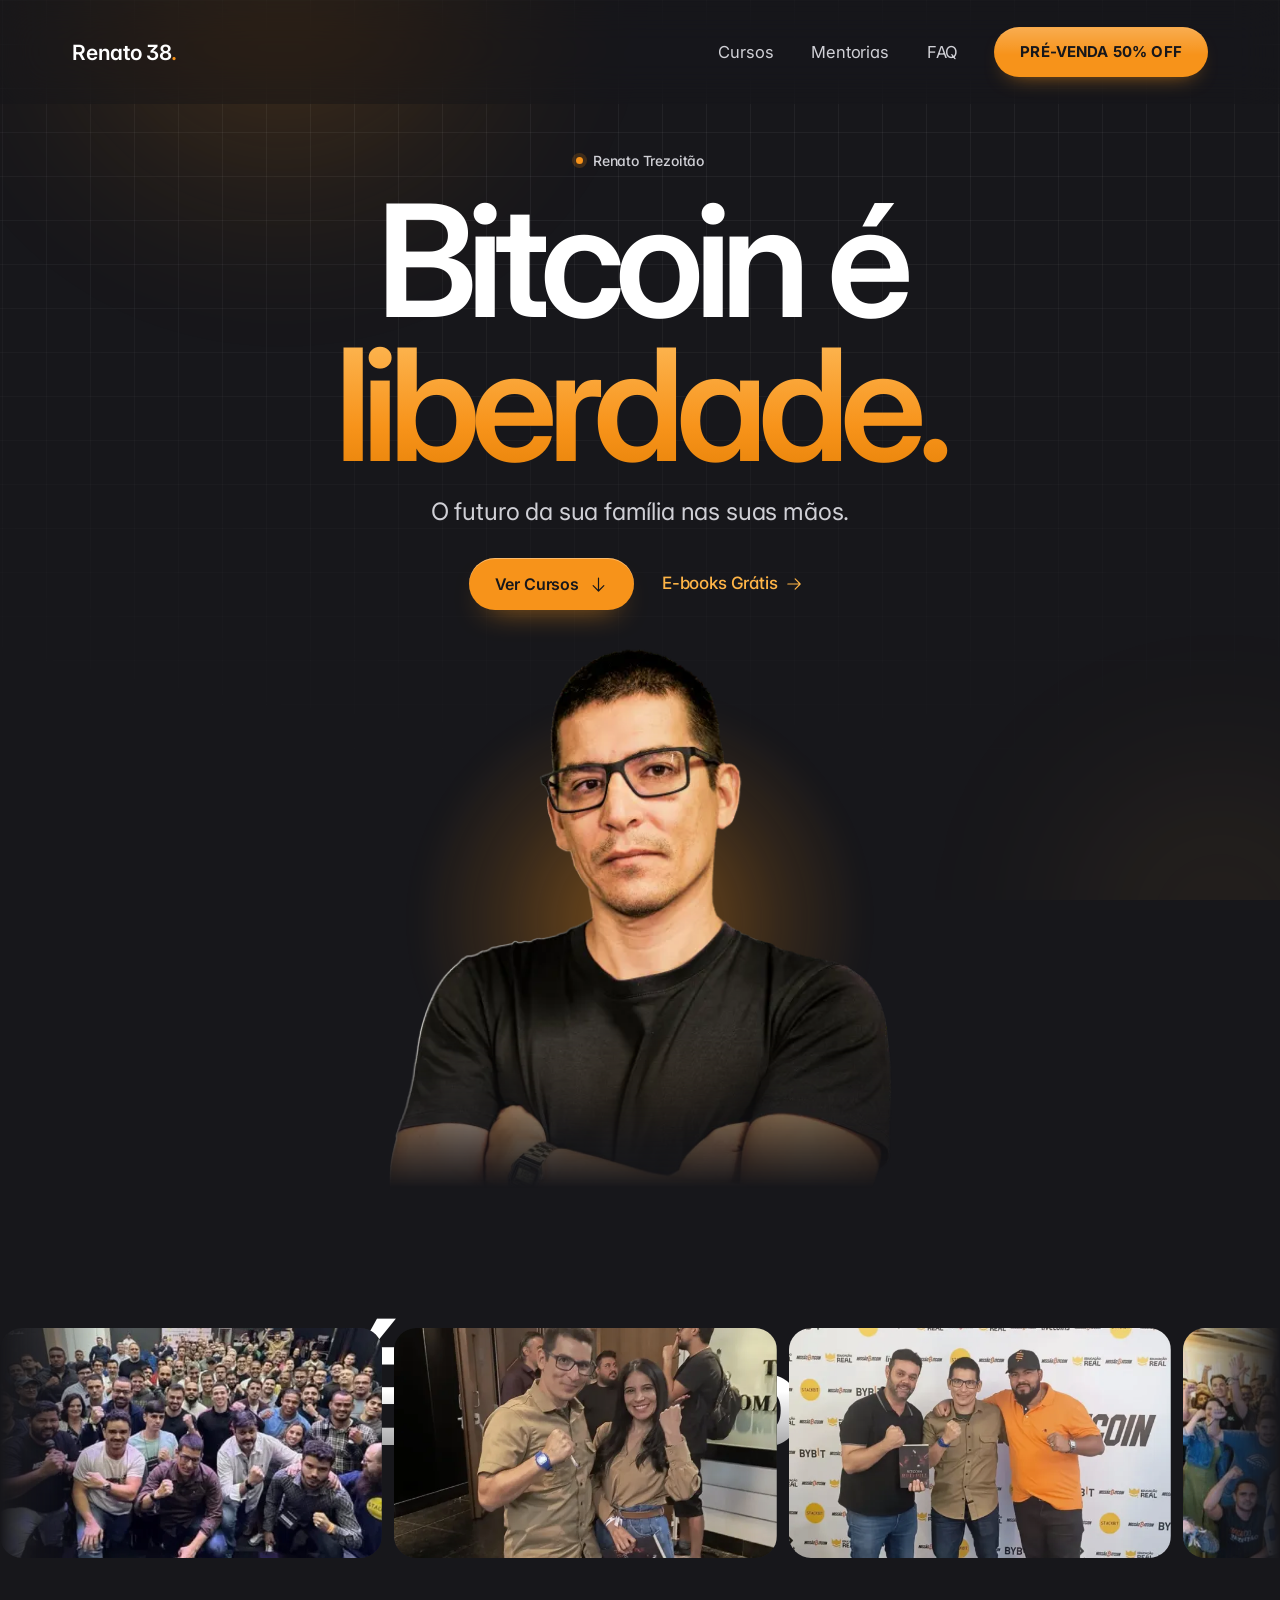
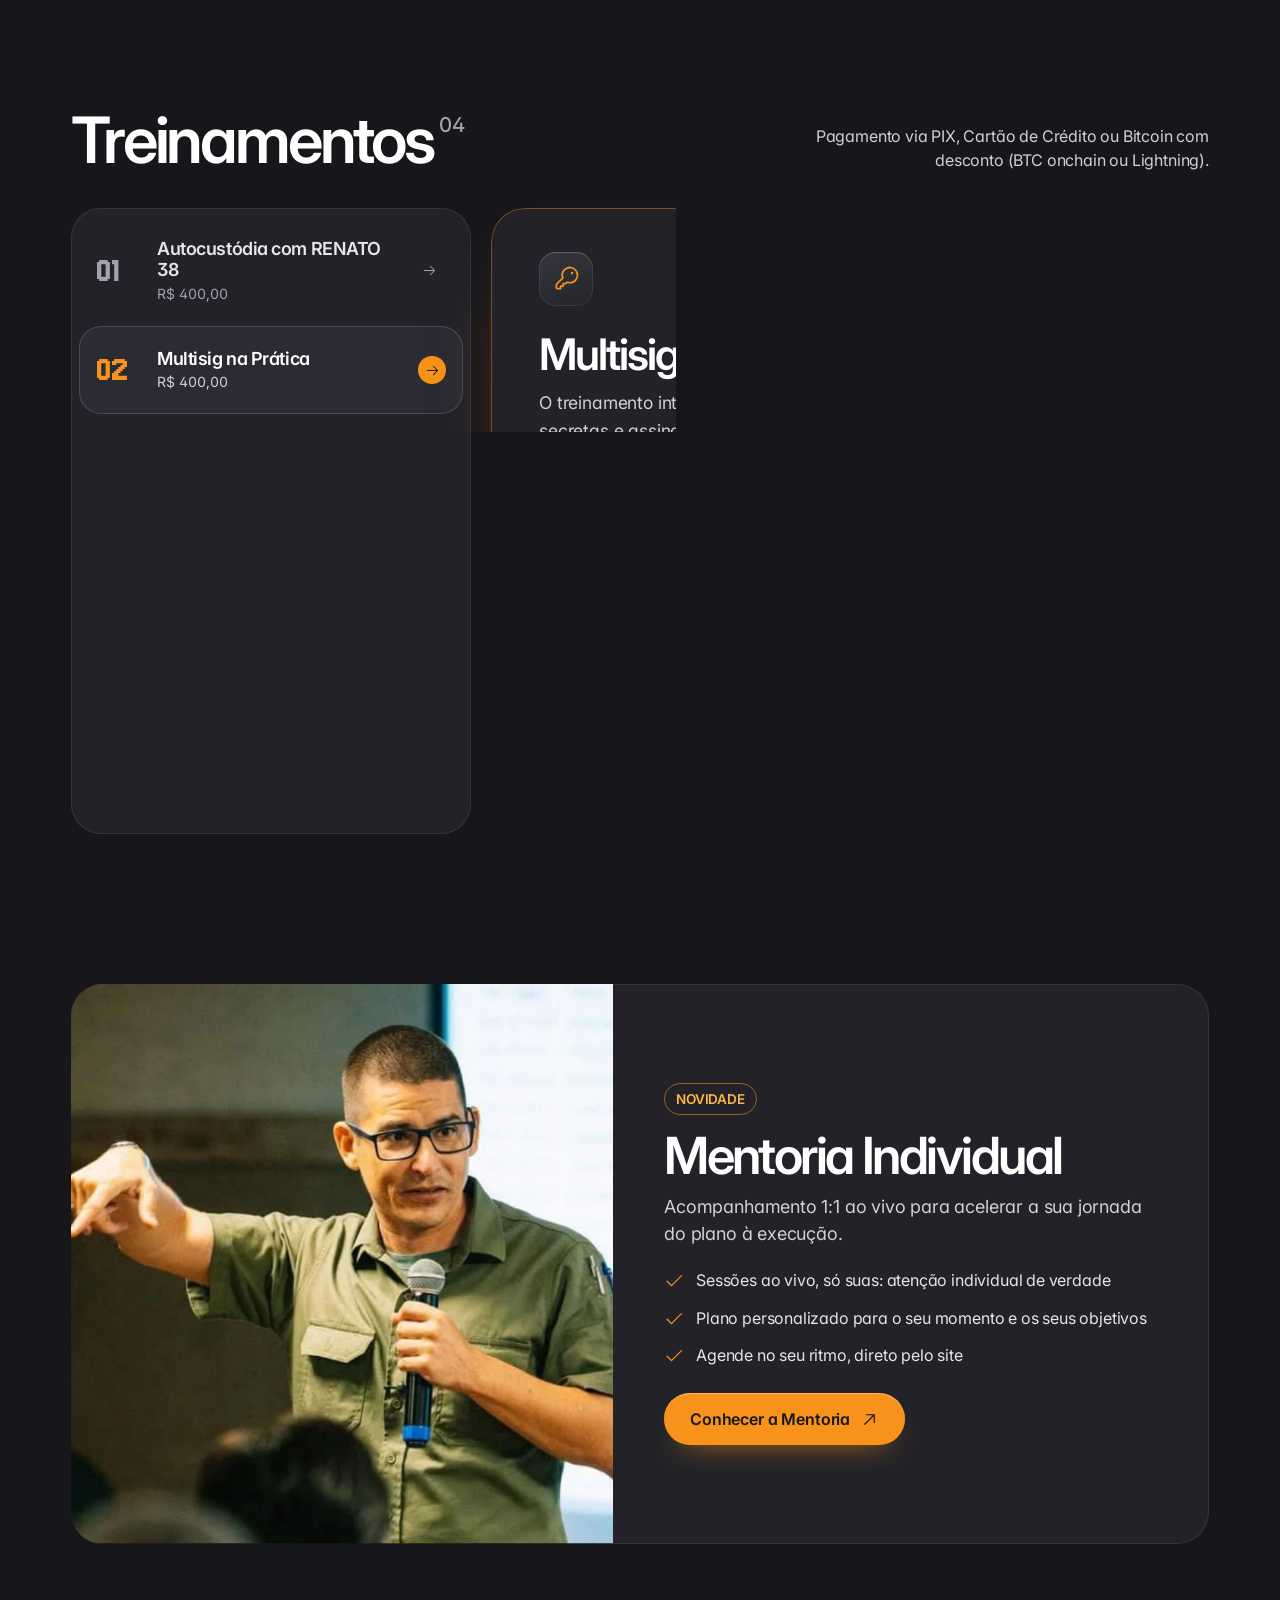
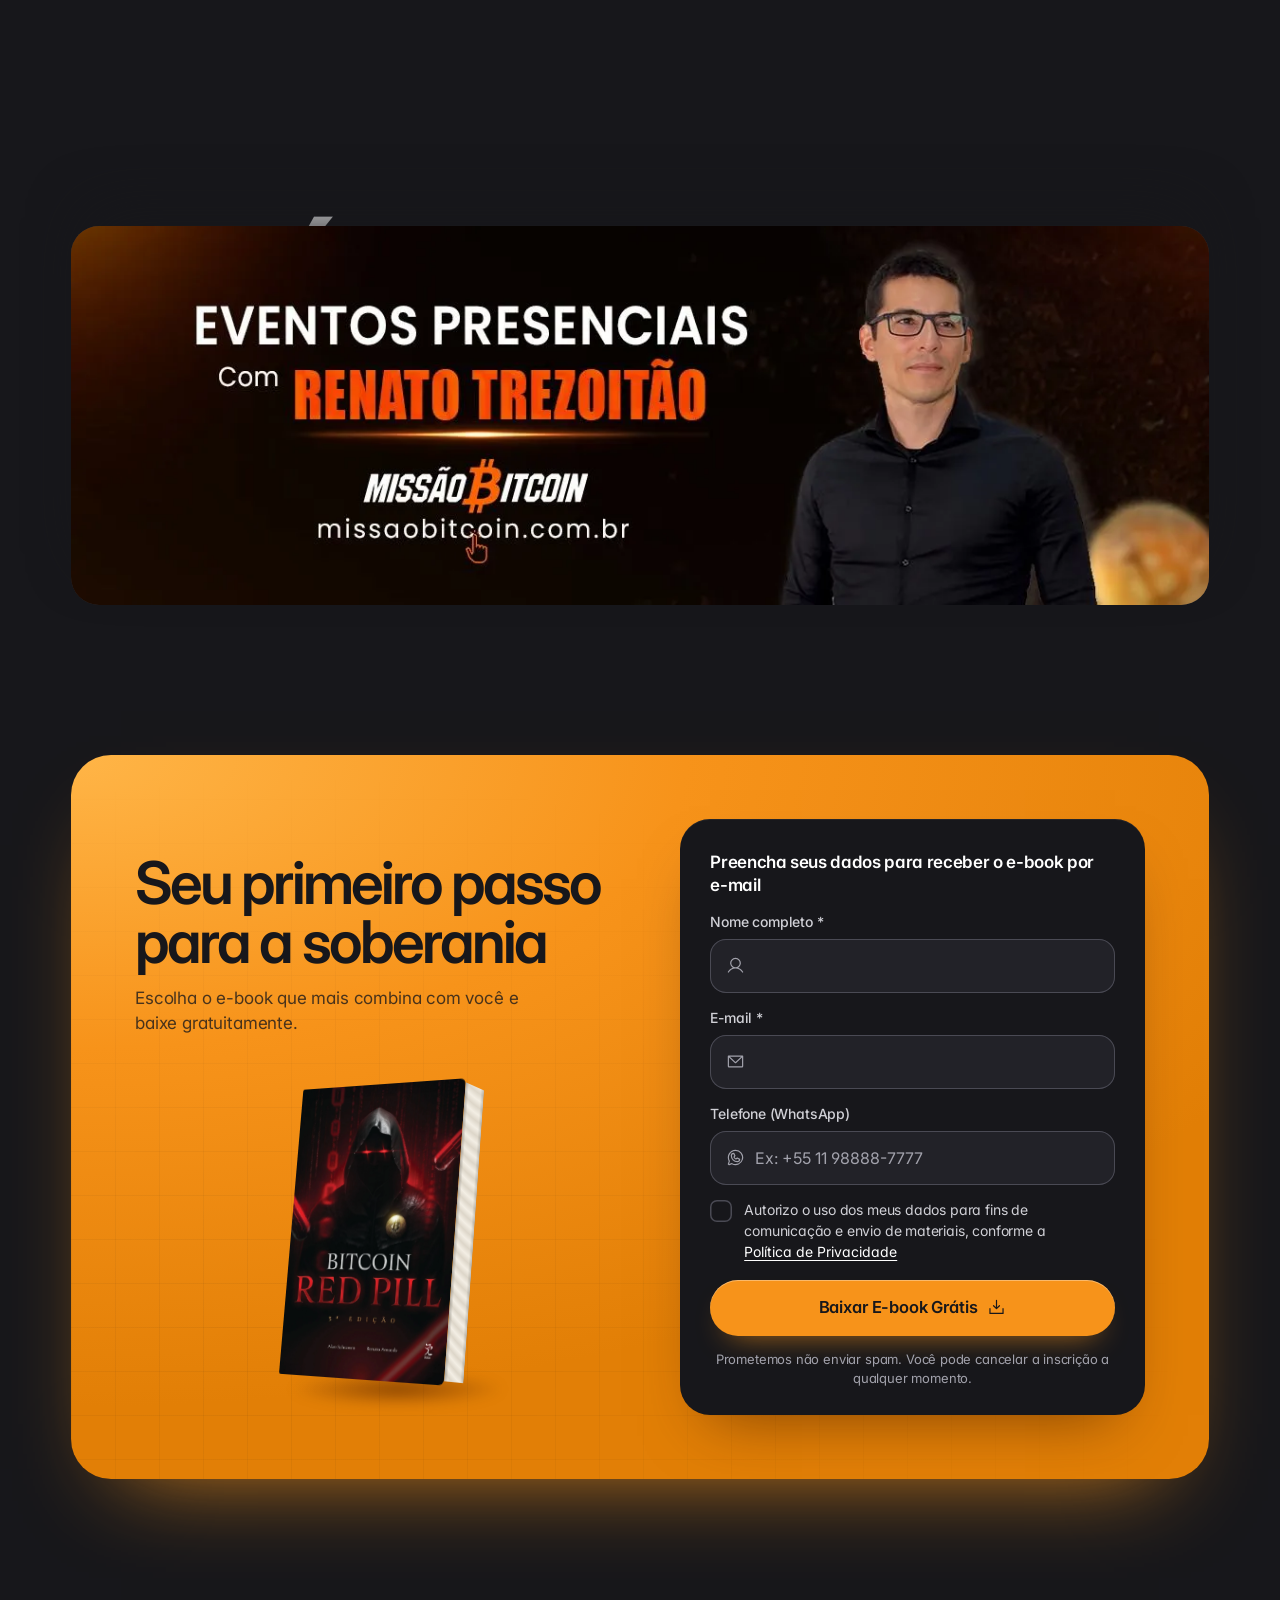
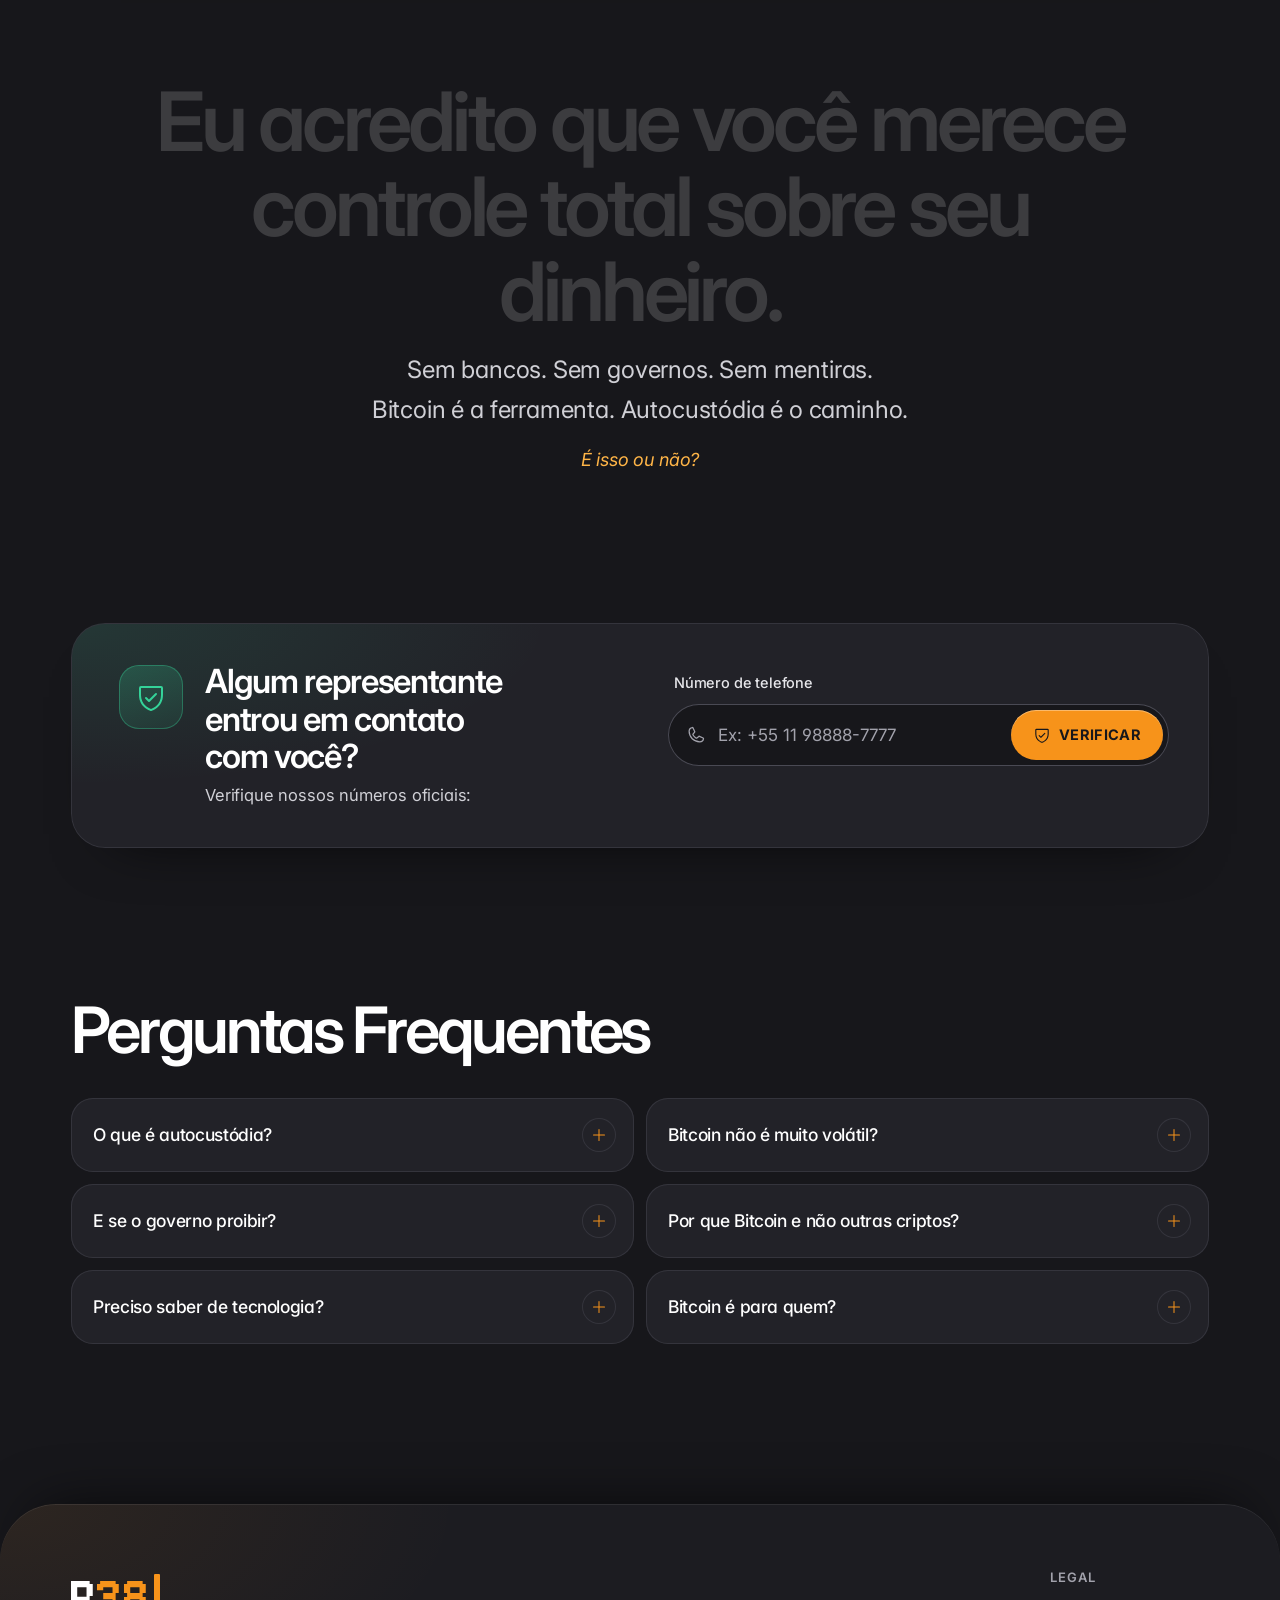
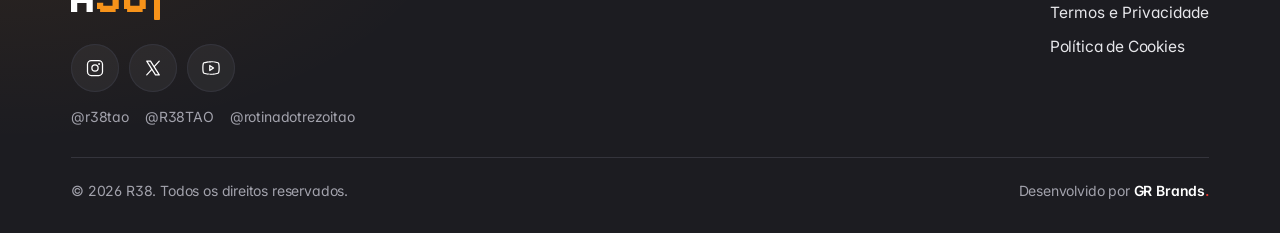
==== curso/index.html @ eb2c329f "Add files via upload" ====
<!doctype html>
<html lang="pt-BR">
<head>
  <meta charset="utf-8">
  <!-- Rastreio: o mesmo da página de links (ver ../LEIA-ME.md). Pixel vazio = nada sai. -->
  <script>window.LN_TRACK = { pixel: '', capi: '../capi.php' };</script>
  <script>if (LN_TRACK.pixel) { var t = document.createElement('script'); t.src = '../tracking.js'; document.head.appendChild(t); }</script>
  <meta name="viewport" content="width=device-width, initial-scale=1, viewport-fit=cover">
  <title>Renato 'Trezoitão' Amoedo | Bitcoin, Cristianismo e Soberania Individual</title>
  <meta name="description" content="Bitcoin é liberdade. O futuro da sua família nas suas mãos.">
  <meta name="theme-color" content="#0E0E11">
  <meta property="og:title" content="Renato 38 · Bitcoin é liberdade.">
  <meta property="og:description" content="O futuro da sua família nas suas mãos.">
  <meta property="og:type" content="website">
  <meta property="og:image" content="assets/renato-recorte.webp">
  <link rel="icon" href="../assets/favicon.svg" type="image/svg+xml">
  <link rel="icon" href="../assets/favicon-32.png" sizes="32x32" type="image/png">
  <link rel="apple-touch-icon" href="../assets/favicon-180.png">
  <link rel="preconnect" href="https://fonts.googleapis.com">
  <link rel="preconnect" href="https://fonts.gstatic.com" crossorigin>
  <link href="https://fonts.googleapis.com/css2?family=Inter:opsz,wght@14..32,300..700&family=Jersey+10&display=swap" rel="stylesheet" media="print" onload="this.media='all'">
  <noscript><link href="https://fonts.googleapis.com/css2?family=Inter:opsz,wght@14..32,300..700&family=Jersey+10&display=swap" rel="stylesheet"></noscript>
  <link rel="stylesheet" href="../style.css">
  <link rel="stylesheet" href="curso.css">
  <script>
  (function(){try{if(!matchMedia("(prefers-reduced-motion: reduce)").matches)document.documentElement.className+=" anim";}catch(e){}})();
  </script>
</head>
<body class="pg-curso">

  <div class="bg" aria-hidden="true">
    <div class="bg__glow bg__glow--1"></div>
    <div class="bg__glow bg__glow--2"></div>
    <div class="bg__grade"></div>
  </div>

  <!-- ================= HEADER (receita do site da GR Brands) =================
       No topo é uma barra da largura da tela. Ao rolar, vira uma pílula
       flutuante com contorno e sombra. O link da seção atual ganha o fio
       laranja embaixo. No mobile, o hambúrguer abre o menu numerado. -->
  <header class="cab" id="cab">
    <a class="cab__marca" href="#topo" aria-label="Renato 38, início">
      <span>Renato 38<i>.</i></span>
    </a>
    <nav class="cab__nav" aria-label="Navegação principal">
      <a href="#cursos" data-secao="Cursos">Cursos</a>
      <a href="#mentoria" data-secao="Mentorias">Mentorias</a>
      <a href="#faq" data-secao="FAQ">FAQ</a>
    </nav>
    <a class="cab__cta" data-cta="curso" data-nome="Multisig na Prática" href="https://renato38.com.br/curso/multisig-na-pratica/" target="_blank" rel="noopener">PRÉ-VENDA 50% OFF</a>
    <button class="cab__burger" type="button" aria-label="Abrir menu" aria-expanded="false" aria-controls="menu-m"><span></span><span></span><span></span></button>
  </header>

  <div class="menu-m" id="menu-m" hidden>
    <nav aria-label="Navegação mobile">
      <a href="#cursos"><i>01</i>Cursos</a>
      <a href="#mentoria"><i>02</i>Mentorias</a>
      <a href="#faq"><i>03</i>FAQ</a>
      <a href="https://renato38.com.br/curso/multisig-na-pratica/" target="_blank" rel="noopener" data-cta="curso" data-nome="Multisig na Prática"><i>04</i>PRÉ-VENDA 50% OFF</a>
    </nav>
  </div>

  <main class="cs" id="topo">

    <!-- ================= HERO ================= -->
    <section class="hero-a cena" data-secao="Início">
      <p class="eyebrow-c a">Renato Trezoitão</p>
      <h1 class="hero-a__titulo a">Bitcoin é <em>liberdade.</em></h1>
      <p class="hero-a__sub a">O futuro da sua família nas suas mãos.</p>
      <div class="hero-a__botoes a">
        <a class="btn-l" href="#cursos">Ver Cursos <svg viewBox="0 0 256 256" aria-hidden="true"><path d="M205.66,149.66l-72,72a8,8,0,0,1-11.32,0l-72-72a8,8,0,0,1,11.32-11.32L120,196.69V40a8,8,0,0,1,16,0V196.69l58.34-58.35a8,8,0,0,1,11.32,11.32Z"/></svg></a>
        <a class="btn-link" href="#ebook">E-books Grátis <svg viewBox="0 0 256 256" aria-hidden="true"><path d="M221.66,133.66l-72,72a8,8,0,0,1-11.32-11.32L196.69,136H40a8,8,0,0,1,0-16H196.69L138.34,61.66a8,8,0,0,1,11.32-11.32l72,72A8,8,0,0,1,221.66,133.66Z"/></svg></a>
      </div>
      <div class="hero-a__palco a" aria-hidden="true">
        <span class="hero-a__halo"></span>
        <img src="assets/renato-recorte.webp" alt="" width="542" height="540" fetchpriority="high">
      </div>
    </section>

    <!-- "É ou não é?" sobe de trás da fita de fotos, como o "É o quê? Hm?" -->
    <p class="pergunta-sobe pergunta-sobe--hero">É ou não é?</p>

    <!-- ================= FITA DE FOTOS (eventos) ================= -->
    <div class="fita" aria-hidden="true"><div class="fita__trilho"><div class="fita__item"><img src="assets/fotos/evento-01.webp" alt="" width="640" height="385" loading="lazy" decoding="async"></div><div class="fita__item"><img src="assets/fotos/evento-02.webp" alt="" width="640" height="385" loading="lazy" decoding="async"></div><div class="fita__item"><img src="assets/fotos/evento-03.webp" alt="" width="640" height="385" loading="lazy" decoding="async"></div><div class="fita__item"><img src="assets/fotos/evento-04.webp" alt="" width="640" height="385" loading="lazy" decoding="async"></div><div class="fita__item"><img src="assets/fotos/evento-05.webp" alt="" width="640" height="385" loading="lazy" decoding="async"></div><div class="fita__item"><img src="assets/fotos/evento-06.webp" alt="" width="640" height="385" loading="lazy" decoding="async"></div><div class="fita__item"><img src="assets/fotos/evento-07.webp" alt="" width="640" height="385" loading="lazy" decoding="async"></div><div class="fita__item"><img src="assets/fotos/evento-08.webp" alt="" width="640" height="385" loading="lazy" decoding="async"></div><div class="fita__item"><img src="assets/fotos/evento-09.webp" alt="" width="640" height="385" loading="lazy" decoding="async"></div><div class="fita__item"><img src="assets/fotos/evento-10.webp" alt="" width="640" height="385" loading="lazy" decoding="async"></div><div class="fita__item"><img src="assets/fotos/evento-11.webp" alt="" width="640" height="385" loading="lazy" decoding="async"></div></div></div>

    <!-- ================= TREINAMENTOS ================= -->
    <section class="bloco cena" id="cursos" data-secao="Cursos" aria-labelledby="t-cursos">
      <div class="bloco__cabeca a">
        <h2 class="bloco__titulo" id="t-cursos">Treinamentos<sup>04</sup></h2>
        <p class="bloco__nota">Pagamento via PIX, Cartão de Crédito ou Bitcoin com desconto (BTC onchain ou Lightning).</p>
      </div>
      <!-- vitrine com seletor: a lista escolhe, o painel mostra.
           Sem JS, os quatro painéis aparecem em sequência. -->
      <div class="vitrine a">
        <div class="vitrine__lista" role="tablist" aria-label="Treinamentos" aria-orientation="vertical">
          <button type="button" class="vitrine__aba" role="tab" id="aba-01" aria-controls="painel-01" aria-selected="false" tabindex="-1">
            <span class="vitrine__n">01</span>
            <span class="vitrine__aba-nome">Autocustódia com RENATO 38</span>
            <span class="vitrine__aba-preco">R$ 400,00</span>
            <span class="vitrine__aba-seta"><svg viewBox="0 0 256 256" aria-hidden="true"><path d="M221.66,133.66l-72,72a8,8,0,0,1-11.32-11.32L196.69,136H40a8,8,0,0,1,0-16H196.69L138.34,61.66a8,8,0,0,1,11.32-11.32l72,72A8,8,0,0,1,221.66,133.66Z"/></svg></span>
          </button>
          <button type="button" class="vitrine__aba" role="tab" id="aba-02" aria-controls="painel-02" aria-selected="true" tabindex="0">
            <span class="vitrine__n">02</span>
            <span class="vitrine__aba-nome">Multisig na Prática</span>
            <span class="vitrine__aba-preco">R$ 400,00</span>
            <span class="vitrine__aba-seta"><svg viewBox="0 0 256 256" aria-hidden="true"><path d="M221.66,133.66l-72,72a8,8,0,0,1-11.32-11.32L196.69,136H40a8,8,0,0,1,0-16H196.69L138.34,61.66a8,8,0,0,1,11.32-11.32l72,72A8,8,0,0,1,221.66,133.66Z"/></svg></span>
          </button>
          <button type="button" class="vitrine__aba" role="tab" id="aba-03" aria-controls="painel-03" aria-selected="false" tabindex="-1">
            <span class="vitrine__n">03</span>
            <span class="vitrine__aba-nome">Lex BTC</span>
            <span class="vitrine__aba-preco">R$ 2.500,00</span>
            <span class="vitrine__aba-seta"><svg viewBox="0 0 256 256" aria-hidden="true"><path d="M221.66,133.66l-72,72a8,8,0,0,1-11.32-11.32L196.69,136H40a8,8,0,0,1,0-16H196.69L138.34,61.66a8,8,0,0,1,11.32-11.32l72,72A8,8,0,0,1,221.66,133.66Z"/></svg></span>
          </button>
          <button type="button" class="vitrine__aba" role="tab" id="aba-04" aria-controls="painel-04" aria-selected="false" tabindex="-1">
            <span class="vitrine__n">04</span>
            <span class="vitrine__aba-nome">Operando Derivativos: Futuros e Opções</span>
            <span class="vitrine__aba-preco">R$ 5.000,00</span>
            <span class="vitrine__aba-seta"><svg viewBox="0 0 256 256" aria-hidden="true"><path d="M221.66,133.66l-72,72a8,8,0,0,1-11.32-11.32L196.69,136H40a8,8,0,0,1,0-16H196.69L138.34,61.66a8,8,0,0,1,11.32-11.32l72,72A8,8,0,0,1,221.66,133.66Z"/></svg></span>
          </button>
        </div>
        <div class="vitrine__paineis">
          <article class="vitrine__painel" role="tabpanel" id="painel-01" aria-labelledby="aba-01" tabindex="0">
            <span class="vitrine__marca-d-agua" aria-hidden="true">01</span>
            <div class="vitrine__topo">
              <span class="vitrine__ico"><svg viewBox="0 0 256 256" aria-hidden="true"><path d="M208,40H48A16,16,0,0,0,32,56v56c0,52.72,25.52,84.67,46.93,102.19,23.06,18.86,46,25.26,47,25.53a8,8,0,0,0,4.2,0c1-.27,23.91-6.67,47-25.53C198.48,196.67,224,164.72,224,112V56A16,16,0,0,0,208,40Zm0,72c0,37.07-13.66,67.16-40.6,89.42A129.3,129.3,0,0,1,128,223.62a128.25,128.25,0,0,1-38.92-21.81C61.82,179.51,48,149.3,48,112l0-56,160,0ZM82.34,141.66a8,8,0,0,1,11.32-11.32L112,148.69l50.34-50.35a8,8,0,0,1,11.32,11.32l-56,56a8,8,0,0,1-11.32,0Z"/></svg></span>
              
            </div>
            <h3 class="vitrine__nome">Autocustódia com RENATO 38</h3>
            <p class="vitrine__texto">Proteja seu patrimônio com o único ativo que pode, de fato, ser 100% seu. Autocustódia do simples ao avançado: Geração e proteção de chaves, hardware wallets e operação real, online e offline.</p>
            <ul class="vitrine__itens"><li><svg viewBox="0 0 256 256" aria-hidden="true"><path d="M229.66,77.66l-128,128a8,8,0,0,1-11.32,0l-56-56a8,8,0,0,1,11.32-11.32L96,188.69,218.34,66.34a8,8,0,0,1,11.32,11.32Z"/></svg>12 meses de acesso à plataforma</li><li><svg viewBox="0 0 256 256" aria-hidden="true"><path d="M229.66,77.66l-128,128a8,8,0,0,1-11.32,0l-56-56a8,8,0,0,1,11.32-11.32L96,188.69,218.34,66.34a8,8,0,0,1,11.32,11.32Z"/></svg>12 meses de suporte</li></ul>
            <div class="vitrine__rodape">
              <div class="vitrine__preco">
                
                <p class="vitrine__valor"><b>R$ 400,00</b></p>
                <p class="vitrine__formas"><span class="nobr">no cartão R$ 440,00 (até 12x)</span> · <span class="nobr">em BTC R$ 350,00</span></p>
              </div>
              <div class="vitrine__acoes">
                <a class="btn-l vitrine__cta" data-cta="curso" data-nome="Autocustódia com RENATO 38" href="https://renato38.com.br/#products" target="_blank" rel="noopener"><svg viewBox="0 0 256 256" aria-hidden="true"><path d="M104,216a16,16,0,1,1-16-16A16,16,0,0,1,104,216Zm88-16a16,16,0,1,0,16,16A16,16,0,0,0,192,200ZM239.71,74.14l-25.64,92.28A24.06,24.06,0,0,1,191,184H92.16A24.06,24.06,0,0,1,69,166.42L33.92,40H16a8,8,0,0,1,0-16H40a8,8,0,0,1,7.71,5.86L57.19,64H232a8,8,0,0,1,7.71,10.14ZM221.47,80H61.64l22.81,82.14A8,8,0,0,0,92.16,168H191a8,8,0,0,0,7.71-5.86Z"/></svg> Comprar Agora</a>
                
              </div>
            </div>
          </article>
          <article class="vitrine__painel vitrine__painel--destaque" role="tabpanel" id="painel-02" aria-labelledby="aba-02" tabindex="0">
            <span class="vitrine__marca-d-agua" aria-hidden="true">02</span>
            <div class="vitrine__topo">
              <span class="vitrine__ico"><svg viewBox="0 0 256 256" aria-hidden="true"><path d="M216.57,39.43A80,80,0,0,0,83.91,120.78L28.69,176A15.86,15.86,0,0,0,24,187.31V216a16,16,0,0,0,16,16H72a8,8,0,0,0,8-8V208H96a8,8,0,0,0,8-8V184h16a8,8,0,0,0,5.66-2.34l9.56-9.57A79.73,79.73,0,0,0,160,176h.1A80,80,0,0,0,216.57,39.43ZM224,98.1c-1.09,34.09-29.75,61.86-63.89,61.9H160a63.7,63.7,0,0,1-23.65-4.51,8,8,0,0,0-8.84,1.68L116.69,168H96a8,8,0,0,0-8,8v16H72a8,8,0,0,0-8,8v16H40V187.31l58.83-58.82a8,8,0,0,0,1.68-8.84A63.72,63.72,0,0,1,96,95.92c0-34.14,27.81-62.8,61.9-63.89A64,64,0,0,1,224,98.1ZM192,76a12,12,0,1,1-12-12A12,12,0,0,1,192,76Z"/></svg></span>
              <span class="vitrine__tags"><span class="chip chip--laranja">PRÉ-VENDA</span><span class="chip chip--laranja">Lança em 2026</span></span>
            </div>
            <h3 class="vitrine__nome">Multisig na Prática</h3>
            <p class="vitrine__texto">O treinamento intermediário de autocustódia, na prática: multisig, pastas secretas e assinaturas offline.</p>
            <ul class="vitrine__itens"><li><svg viewBox="0 0 256 256" aria-hidden="true"><path d="M229.66,77.66l-128,128a8,8,0,0,1-11.32,0l-56-56a8,8,0,0,1,11.32-11.32L96,188.69,218.34,66.34a8,8,0,0,1,11.32,11.32Z"/></svg>12 meses de acesso à plataforma</li><li><svg viewBox="0 0 256 256" aria-hidden="true"><path d="M229.66,77.66l-128,128a8,8,0,0,1-11.32,0l-56-56a8,8,0,0,1,11.32-11.32L96,188.69,218.34,66.34a8,8,0,0,1,11.32,11.32Z"/></svg>12 meses de suporte</li></ul>
            <div class="vitrine__rodape">
              <div class="vitrine__preco">
                <p class="vitrine__oferta">🔥 OFERTA POR TEMPO LIMITADO: 50% OFF</p>
                <p class="vitrine__valor"><s>R$ 800,00</s><span class="vitrine__desc">-50%</span><b>R$ 400,00</b></p>
                <p class="vitrine__formas"><span class="nobr">no cartão R$ 440,00 (até 12x)</span> · <span class="nobr">em BTC R$ 350,00</span></p>
              </div>
              <div class="vitrine__acoes">
                <a class="btn-l vitrine__cta" data-cta="curso" data-nome="Multisig na Prática" href="https://renato38.com.br/curso/multisig-na-pratica/" target="_blank" rel="noopener"><svg viewBox="0 0 256 256" aria-hidden="true"><path d="M200,64V168a8,8,0,0,1-16,0V83.31L69.66,197.66a8,8,0,0,1-11.32-11.32L172.69,72H88a8,8,0,0,1,0-16H192A8,8,0,0,1,200,64Z"/></svg> Garantir Pré-venda</a>
                <a class="vitrine__mais" data-cta="curso" data-nome="Multisig na Prática" href="https://renato38.com.br/curso/multisig-na-pratica/" target="_blank" rel="noopener">SAIBA MAIS<span><svg viewBox="0 0 256 256" aria-hidden="true"><path d="M200,64V168a8,8,0,0,1-16,0V83.31L69.66,197.66a8,8,0,0,1-11.32-11.32L172.69,72H88a8,8,0,0,1,0-16H192A8,8,0,0,1,200,64Z"/></svg></span></a>
              </div>
            </div>
          </article>
          <article class="vitrine__painel" role="tabpanel" id="painel-03" aria-labelledby="aba-03" tabindex="0">
            <span class="vitrine__marca-d-agua" aria-hidden="true">03</span>
            <div class="vitrine__topo">
              <span class="vitrine__ico"><svg viewBox="0 0 256 256" aria-hidden="true"><path d="M239.43,133l-32-80h0a8,8,0,0,0-9.16-4.84L136,62V40a8,8,0,0,0-16,0V65.58L54.26,80.19A8,8,0,0,0,48.57,85h0v.06L16.57,165a7.92,7.92,0,0,0-.57,3c0,23.31,24.54,32,40,32s40-8.69,40-32a7.92,7.92,0,0,0-.57-3L66.92,93.77,120,82V208H104a8,8,0,0,0,0,16h48a8,8,0,0,0,0-16H136V78.42L187,67.1,160.57,133a7.92,7.92,0,0,0-.57,3c0,23.31,24.54,32,40,32s40-8.69,40-32A7.92,7.92,0,0,0,239.43,133ZM56,184c-7.53,0-22.76-3.61-23.93-14.64L56,109.54l23.93,59.82C78.76,180.39,63.53,184,56,184Zm144-32c-7.53,0-22.76-3.61-23.93-14.64L200,77.54l23.93,59.82C222.76,148.39,207.53,152,200,152Z"/></svg></span>
              
            </div>
            <h3 class="vitrine__nome">Lex BTC</h3>
            <p class="vitrine__texto">Treinamento avançado: Multisig, arbitragem e planejamento sucessório.</p>
            <ul class="vitrine__itens"><li><svg viewBox="0 0 256 256" aria-hidden="true"><path d="M229.66,77.66l-128,128a8,8,0,0,1-11.32,0l-56-56a8,8,0,0,1,11.32-11.32L96,188.69,218.34,66.34a8,8,0,0,1,11.32,11.32Z"/></svg>12 meses de acesso à plataforma</li><li><svg viewBox="0 0 256 256" aria-hidden="true"><path d="M229.66,77.66l-128,128a8,8,0,0,1-11.32,0l-56-56a8,8,0,0,1,11.32-11.32L96,188.69,218.34,66.34a8,8,0,0,1,11.32,11.32Z"/></svg>12 meses de suporte</li></ul>
            <div class="vitrine__rodape">
              <div class="vitrine__preco">
                
                <p class="vitrine__valor"><b>R$ 2.500,00</b></p>
                <p class="vitrine__formas"><span class="nobr">no cartão R$ 3.000,00 (até 12x)</span> · <span class="nobr">em BTC R$ 2.000,00</span></p>
              </div>
              <div class="vitrine__acoes">
                <a class="btn-l vitrine__cta" data-cta="curso" data-nome="Lex BTC" href="https://renato38.com.br/#products" target="_blank" rel="noopener"><svg viewBox="0 0 256 256" aria-hidden="true"><path d="M104,216a16,16,0,1,1-16-16A16,16,0,0,1,104,216Zm88-16a16,16,0,1,0,16,16A16,16,0,0,0,192,200ZM239.71,74.14l-25.64,92.28A24.06,24.06,0,0,1,191,184H92.16A24.06,24.06,0,0,1,69,166.42L33.92,40H16a8,8,0,0,1,0-16H40a8,8,0,0,1,7.71,5.86L57.19,64H232a8,8,0,0,1,7.71,10.14ZM221.47,80H61.64l22.81,82.14A8,8,0,0,0,92.16,168H191a8,8,0,0,0,7.71-5.86Z"/></svg> Comprar Agora</a>
                
              </div>
            </div>
          </article>
          <article class="vitrine__painel" role="tabpanel" id="painel-04" aria-labelledby="aba-04" tabindex="0">
            <span class="vitrine__marca-d-agua" aria-hidden="true">04</span>
            <div class="vitrine__topo">
              <span class="vitrine__ico"><svg viewBox="0 0 256 256" aria-hidden="true"><path d="M232,208a8,8,0,0,1-8,8H32a8,8,0,0,1-8-8V48a8,8,0,0,1,16,0V156.69l50.34-50.35a8,8,0,0,1,11.32,0L128,132.69,180.69,80H160a8,8,0,0,1,0-16h40a8,8,0,0,1,8,8v40a8,8,0,0,1-16,0V91.31l-58.34,58.35a8,8,0,0,1-11.32,0L96,123.31l-56,56V200H224A8,8,0,0,1,232,208Z"/></svg></span>
              
            </div>
            <h3 class="vitrine__nome">Operando Derivativos: Futuros e Opções</h3>
            <p class="vitrine__texto">Proteja seu BTC e gere renda em dólar. Estratégias de hedge, opções e renda recorrente com mais de 1000 alunos formados e 20 anos de didática.</p>
            <ul class="vitrine__itens"><li><svg viewBox="0 0 256 256" aria-hidden="true"><path d="M229.66,77.66l-128,128a8,8,0,0,1-11.32,0l-56-56a8,8,0,0,1,11.32-11.32L96,188.69,218.34,66.34a8,8,0,0,1,11.32,11.32Z"/></svg>12 meses de acesso à plataforma</li><li><svg viewBox="0 0 256 256" aria-hidden="true"><path d="M229.66,77.66l-128,128a8,8,0,0,1-11.32,0l-56-56a8,8,0,0,1,11.32-11.32L96,188.69,218.34,66.34a8,8,0,0,1,11.32,11.32Z"/></svg>12 meses de suporte</li><li><svg viewBox="0 0 256 256" aria-hidden="true"><path d="M229.66,77.66l-128,128a8,8,0,0,1-11.32,0l-56-56a8,8,0,0,1,11.32-11.32L96,188.69,218.34,66.34a8,8,0,0,1,11.32,11.32Z"/></svg>3 meses de mentoria em grupo</li></ul>
            <div class="vitrine__rodape">
              <div class="vitrine__preco">
                
                <p class="vitrine__valor"><b>R$ 5.000,00</b></p>
                <p class="vitrine__formas"><span class="nobr">no cartão R$ 6.000,00 (até 12x)</span> · <span class="nobr">em BTC R$ 4.000,00</span></p>
              </div>
              <div class="vitrine__acoes">
                <a class="btn-l vitrine__cta" data-cta="curso" data-nome="Operando Derivativos: Futuros e Opções" href="https://renato38.com.br/curso/derivativos/" target="_blank" rel="noopener"><svg viewBox="0 0 256 256" aria-hidden="true"><path d="M104,216a16,16,0,1,1-16-16A16,16,0,0,1,104,216Zm88-16a16,16,0,1,0,16,16A16,16,0,0,0,192,200ZM239.71,74.14l-25.64,92.28A24.06,24.06,0,0,1,191,184H92.16A24.06,24.06,0,0,1,69,166.42L33.92,40H16a8,8,0,0,1,0-16H40a8,8,0,0,1,7.71,5.86L57.19,64H232a8,8,0,0,1,7.71,10.14ZM221.47,80H61.64l22.81,82.14A8,8,0,0,0,92.16,168H191a8,8,0,0,0,7.71-5.86Z"/></svg> Comprar Agora</a>
                <a class="vitrine__mais" data-cta="curso" data-nome="Operando Derivativos: Futuros e Opções" href="https://renato38.com.br/curso/derivativos/" target="_blank" rel="noopener">Saiba Mais<span><svg viewBox="0 0 256 256" aria-hidden="true"><path d="M200,64V168a8,8,0,0,1-16,0V83.31L69.66,197.66a8,8,0,0,1-11.32-11.32L172.69,72H88a8,8,0,0,1,0-16H192A8,8,0,0,1,200,64Z"/></svg></span></a>
              </div>
            </div>
          </article>
        </div>
      </div>
    </section>

    <!-- ================= MENTORIA ================= -->
    <section class="bloco cena" id="mentoria" data-secao="Mentorias" aria-labelledby="t-mentoria">
      <div class="mentoria-a">
        <div class="mentoria-a__foto a"><img src="assets/renato-mentoria.webp" alt="Renato Trezoitão" width="946" height="808" loading="lazy"></div>
        <div class="mentoria-a__texto">
          <span class="chip chip--laranja a">NOVIDADE</span>
          <h2 class="mentoria-a__titulo a" id="t-mentoria">Mentoria Individual</h2>
          <p class="mentoria-a__lead a">Acompanhamento 1:1 ao vivo para acelerar a sua jornada do plano à execução.</p>
          <ul class="mentoria-a__itens">
            <li class="a"><svg viewBox="0 0 256 256" aria-hidden="true"><path d="M229.66,77.66l-128,128a8,8,0,0,1-11.32,0l-56-56a8,8,0,0,1,11.32-11.32L96,188.69,218.34,66.34a8,8,0,0,1,11.32,11.32Z"/></svg><span>Sessões ao vivo, só suas: atenção individual de verdade</span></li>
            <li class="a"><svg viewBox="0 0 256 256" aria-hidden="true"><path d="M229.66,77.66l-128,128a8,8,0,0,1-11.32,0l-56-56a8,8,0,0,1,11.32-11.32L96,188.69,218.34,66.34a8,8,0,0,1,11.32,11.32Z"/></svg><span>Plano personalizado para o seu momento e os seus objetivos</span></li>
            <li class="a"><svg viewBox="0 0 256 256" aria-hidden="true"><path d="M229.66,77.66l-128,128a8,8,0,0,1-11.32,0l-56-56a8,8,0,0,1,11.32-11.32L96,188.69,218.34,66.34a8,8,0,0,1,11.32,11.32Z"/></svg><span>Agende no seu ritmo, direto pelo site</span></li>
          </ul>
          <a class="btn-l a" data-cta="mentoria" data-nome="Mentoria Individual" href="https://renato38.com.br/mentoria/" target="_blank" rel="noopener">Conhecer a Mentoria <svg viewBox="0 0 256 256" aria-hidden="true"><path d="M200,64V168a8,8,0,0,1-16,0V83.31L69.66,197.66a8,8,0,0,1-11.32-11.32L172.69,72H88a8,8,0,0,1,0-16H192A8,8,0,0,1,200,64Z"/></svg></a>
        </div>
      </div>
    </section>

    <!-- ================= EVENTOS ================= -->
    <!-- "É o quê? Hm?" fica atrás do banner e sobe de trás dele com a rolagem -->
    <section class="bloco cena eventos-a" data-secao="Eventos" aria-label="Eventos presenciais">
      <p class="pergunta-sobe">É o quê? Hm?</p>
      <a class="missao-a a" href="https://missaobitcoin.com.br/" target="_blank" rel="noopener">
        <img src="assets/missao.webp" alt="Eventos presenciais com Renato Trezoitão. Missão Bitcoin, missaobitcoin.com.br" width="1200" height="400" loading="lazy">
      </a>
    </section>

    <!-- ================= E-BOOK ================= -->
    <section class="bloco cena" id="ebook" data-secao="E-books" aria-labelledby="t-ebook">
      <div class="ebook-a a">
        <div class="ebook-a__texto">
          <h2 class="ebook-a__titulo" id="t-ebook">Seu primeiro passo para a soberania</h2>
          <p class="ebook-a__sub">Escolha o e-book que mais combina com você e baixe gratuitamente.</p>
          <!-- o livro é desenhado em CSS: capa, lombada e páginas -->
          <figure class="livro" aria-label="BTC RedPill 3ª Edição">
            <div class="livro__cena" aria-hidden="true">
              <div class="livro__obj">
                <img class="livro__frente" src="assets/capa-livro.webp" alt="" width="1200" height="1808" loading="lazy">
                <span class="livro__paginas"></span>
                <span class="livro__lombada"></span>
                <span class="livro__topo"></span>
                <span class="livro__verso"></span>
              </div>
              <span class="livro__sombra"></span>
            </div>
          </figure>
        </div>
        <form class="form" novalidate>
          <p class="form__intro">Preencha seus dados para receber o e-book por <span class="nobr">e-mail</span></p>
          <label class="campo"><span>Nome completo *</span><span class="campo__caixa"><svg viewBox="0 0 256 256" aria-hidden="true"><path d="M230.92,212c-15.23-26.33-38.7-45.21-66.09-54.16a72,72,0,1,0-73.66,0C63.78,166.78,40.31,185.66,25.08,212a8,8,0,1,0,13.85,8c18.84-32.56,52.14-52,89.07-52s70.23,19.44,89.07,52a8,8,0,1,0,13.85-8ZM72,96a56,56,0,1,1,56,56A56.06,56.06,0,0,1,72,96Z"/></svg><input name="nome" autocomplete="name" required></span></label>
          <label class="campo"><span>E-mail *</span><span class="campo__caixa"><svg viewBox="0 0 256 256" aria-hidden="true"><path d="M224,48H32a8,8,0,0,0-8,8V192a16,16,0,0,0,16,16H216a16,16,0,0,0,16-16V56A8,8,0,0,0,224,48ZM203.43,64,128,133.15,52.57,64ZM216,192H40V74.19l82.59,75.71a8,8,0,0,0,10.82,0L216,74.19V192Z"/></svg><input name="email" type="email" autocomplete="email" required></span></label>
          <label class="campo"><span>Telefone (WhatsApp)</span><span class="campo__caixa"><svg viewBox="0 0 256 256" aria-hidden="true"><path d="M187.58,144.84l-32-16a8,8,0,0,0-8,.5l-14.69,9.8a40.55,40.55,0,0,1-16-16l9.8-14.69a8,8,0,0,0,.5-8l-16-32A8,8,0,0,0,104,64a40,40,0,0,0-40,40,88.1,88.1,0,0,0,88,88,40,40,0,0,0,40-40A8,8,0,0,0,187.58,144.84ZM152,176a72.08,72.08,0,0,1-72-72A24,24,0,0,1,99.29,80.46l11.48,23L101,118a8,8,0,0,0-.73,7.51,56.47,56.47,0,0,0,30.15,30.15A8,8,0,0,0,138,155l14.61-9.74,23,11.48A24,24,0,0,1,152,176ZM128,24A104,104,0,0,0,36.18,176.88L24.83,210.93a16,16,0,0,0,20.24,20.24l34.05-11.35A104,104,0,1,0,128,24Zm0,192a87.87,87.87,0,0,1-44.06-11.81,8,8,0,0,0-6.54-.67L40,216,52.47,178.6a8,8,0,0,0-.66-6.54A88,88,0,1,1,128,216Z"/></svg><input name="telefone" type="tel" autocomplete="tel" placeholder="Ex: +55 11 98888-7777"></span></label>
          <label class="aceite"><input type="checkbox" name="aceite" required><span class="aceite__caixa" aria-hidden="true"><svg viewBox="0 0 256 256" aria-hidden="true"><path d="M229.66,77.66l-128,128a8,8,0,0,1-11.32,0l-56-56a8,8,0,0,1,11.32-11.32L96,188.69,218.34,66.34a8,8,0,0,1,11.32,11.32Z"/></svg></span><span>Autorizo o uso dos meus dados para fins de comunicação e envio de materiais, conforme a <button type="button" class="link" data-modal="modalPrivacidade">Política de Privacidade</button></span></label>
          <button class="btn-l form__enviar" type="submit">Baixar E-book Grátis <svg viewBox="0 0 256 256" aria-hidden="true"><path d="M224,144v64a8,8,0,0,1-8,8H40a8,8,0,0,1-8-8V144a8,8,0,0,1,16,0v56H208V144a8,8,0,0,1,16,0Zm-101.66,5.66a8,8,0,0,0,11.32,0l40-40a8,8,0,0,0-11.32-11.32L136,124.69V32a8,8,0,0,0-16,0v92.69L93.66,98.34a8,8,0,0,0-11.32,11.32Z"/></svg></button>
          <p class="form__nota" role="status">Prometemos não enviar spam. Você pode cancelar a inscrição a qualquer momento.</p>
        </form>
      </div>
    </section>

    <!-- ================= MANIFESTO (palavras acendem com a rolagem) ================= -->
    <section class="manifesto-a" aria-label="Manifesto">
      <p class="manifesto-a__frase"><span>Eu</span> <span>acredito</span> <span>que</span> <span>você</span> <span>merece</span> <span>controle</span> <span>total</span> <span>sobre</span> <span>seu</span> <span>dinheiro.</span></p>
      <p class="manifesto-a__linha">Sem bancos. Sem governos. Sem mentiras.</p>
      <p class="manifesto-a__linha">Bitcoin é a ferramenta. Autocustódia é o caminho.</p>
      <p class="manifesto-a__pergunta">É isso ou não?</p>
    </section>

    <!-- ================= VERIFICAR ================= -->
    <section class="bloco cena" aria-labelledby="t-verificar">
      <div class="verificar-a a">
        <div class="verificar-a__texto">
          <span class="verificar-a__ico"><svg viewBox="0 0 256 256" aria-hidden="true"><path d="M208,40H48A16,16,0,0,0,32,56v56c0,52.72,25.52,84.67,46.93,102.19,23.06,18.86,46,25.26,47,25.53a8,8,0,0,0,4.2,0c1-.27,23.91-6.67,47-25.53C198.48,196.67,224,164.72,224,112V56A16,16,0,0,0,208,40Zm0,72c0,37.07-13.66,67.16-40.6,89.42A129.3,129.3,0,0,1,128,223.62a128.25,128.25,0,0,1-38.92-21.81C61.82,179.51,48,149.3,48,112l0-56,160,0ZM82.34,141.66a8,8,0,0,1,11.32-11.32L112,148.69l50.34-50.35a8,8,0,0,1,11.32,11.32l-56,56a8,8,0,0,1-11.32,0Z"/></svg></span>
          <h2 class="verificar-a__titulo" id="t-verificar">Algum representante entrou em contato com você?</h2>
          <p class="verificar-a__sub">Verifique nossos números oficiais:</p>
        </div>
        <form class="verificar__form" novalidate>
          <label class="verificar__rotulo" for="tel-verificar">Número de telefone</label>
          <div class="verificar__barra">
            <span class="verificar__tel" aria-hidden="true"><svg viewBox="0 0 256 256" aria-hidden="true"><path d="M222.37,158.46l-47.11-21.11-.13-.06a16,16,0,0,0-15.17,1.4,8.12,8.12,0,0,0-.75.56L134.87,160c-15.42-7.49-31.34-23.29-38.83-38.51l20.78-24.71c.2-.25.39-.5.57-.77a16,16,0,0,0,1.32-15.06l0-.12L97.54,33.64a16,16,0,0,0-16.62-9.52A56.26,56.26,0,0,0,32,80c0,79.4,64.6,144,144,144a56.26,56.26,0,0,0,55.88-48.92A16,16,0,0,0,222.37,158.46ZM176,208A128.14,128.14,0,0,1,48,80,40.2,40.2,0,0,1,82.87,40a.61.61,0,0,0,0,.12l21,47L83.2,111.86a6.13,6.13,0,0,0-.57.77,16,16,0,0,0-1,15.7c9.06,18.53,27.73,37.06,46.46,46.11a16,16,0,0,0,15.75-1.14,8.44,8.44,0,0,0,.74-.56L168.89,152l47,21.05h0s.08,0,.11,0A40.21,40.21,0,0,1,176,208Z"/></svg></span>
            <input id="tel-verificar" type="tel" inputmode="tel" placeholder="Ex: +55 11 98888-7777" autocomplete="off">
            <button class="verificar__botao" type="submit"><svg viewBox="0 0 256 256" aria-hidden="true"><path d="M208,40H48A16,16,0,0,0,32,56v56c0,52.72,25.52,84.67,46.93,102.19,23.06,18.86,46,25.26,47,25.53a8,8,0,0,0,4.2,0c1-.27,23.91-6.67,47-25.53C198.48,196.67,224,164.72,224,112V56A16,16,0,0,0,208,40Zm0,72c0,37.07-13.66,67.16-40.6,89.42A129.3,129.3,0,0,1,128,223.62a128.25,128.25,0,0,1-38.92-21.81C61.82,179.51,48,149.3,48,112l0-56,160,0ZM82.34,141.66a8,8,0,0,1,11.32-11.32L112,148.69l50.34-50.35a8,8,0,0,1,11.32,11.32l-56,56a8,8,0,0,1-11.32,0Z"/></svg><span>VERIFICAR</span></button>
          </div>
          <p class="verificar__res" role="status" hidden></p>
          <template id="ico-ok"><svg viewBox="0 0 256 256" aria-hidden="true"><path d="M173.66,98.34a8,8,0,0,1,0,11.32l-56,56a8,8,0,0,1-11.32,0l-24-24a8,8,0,0,1,11.32-11.32L112,148.69l50.34-50.35A8,8,0,0,1,173.66,98.34ZM232,128A104,104,0,1,1,128,24,104.11,104.11,0,0,1,232,128Zm-16,0a88,88,0,1,0-88,88A88.1,88.1,0,0,0,216,128Z"/></svg></template>
          <template id="ico-nao"><svg viewBox="0 0 256 256" aria-hidden="true"><path d="M128,24A104,104,0,1,0,232,128,104.11,104.11,0,0,0,128,24Zm0,192a88,88,0,1,1,88-88A88.1,88.1,0,0,1,128,216Zm-8-80V80a8,8,0,0,1,16,0v56a8,8,0,0,1-16,0Zm20,36a12,12,0,1,1-12-12A12,12,0,0,1,140,172Z"/></svg></template>
        </form>
      </div>
    </section>

    <!-- ================= FAQ ================= -->
    <section class="bloco cena" id="faq" data-secao="FAQ" aria-labelledby="t-faq">
      <div class="bloco__cabeca a">
        <h2 class="bloco__titulo" id="t-faq">Perguntas Frequentes</h2>
      </div>
      <div class="faq">
        <details class="faq__item a">
          <summary>O que é autocustódia?<span class="faq__mais"><svg viewBox="0 0 256 256" aria-hidden="true"><path d="M224,128a8,8,0,0,1-8,8H136v80a8,8,0,0,1-16,0V136H40a8,8,0,0,1,0-16h80V40a8,8,0,0,1,16,0v80h80A8,8,0,0,1,224,128Z"/></svg></span></summary>
          <p>Ser seu próprio banco. Seu dinheiro, suas chaves, sem intermediários. Ninguém te rouba, ninguém congela, ninguém controla.</p>
        </details>
        <details class="faq__item a">
          <summary>Bitcoin não é muito volátil?<span class="faq__mais"><svg viewBox="0 0 256 256" aria-hidden="true"><path d="M224,128a8,8,0,0,1-8,8H136v80a8,8,0,0,1-16,0V136H40a8,8,0,0,1,0-16h80V40a8,8,0,0,1,16,0v80h80A8,8,0,0,1,224,128Z"/></svg></span></summary>
          <p>Curto prazo é imprevisível, longo prazo é inevitável. Quem entende isso dorme tranquilo.</p>
        </details>
        <details class="faq__item a">
          <summary>E se o governo proibir?<span class="faq__mais"><svg viewBox="0 0 256 256" aria-hidden="true"><path d="M224,128a8,8,0,0,1-8,8H136v80a8,8,0,0,1-16,0V136H40a8,8,0,0,1,0-16h80V40a8,8,0,0,1,16,0v80h80A8,8,0,0,1,224,128Z"/></svg></span></summary>
          <p>Governos não podem proibir matemática. Bitcoin é um protocolo, não uma empresa. Não tem CEO, não tem sede, não tem botão de desligar.</p>
        </details>
        <details class="faq__item a">
          <summary>Por que Bitcoin e não outras criptos?<span class="faq__mais"><svg viewBox="0 0 256 256" aria-hidden="true"><path d="M224,128a8,8,0,0,1-8,8H136v80a8,8,0,0,1-16,0V136H40a8,8,0,0,1,0-16h80V40a8,8,0,0,1,16,0v80h80A8,8,0,0,1,224,128Z"/></svg></span></summary>
          <p>Bitcoin é verdade. O resto é mentira. Só existe um dinheiro descentralizado de verdade, e é o Bitcoin.</p>
        </details>
        <details class="faq__item a">
          <summary>Preciso saber de tecnologia?<span class="faq__mais"><svg viewBox="0 0 256 256" aria-hidden="true"><path d="M224,128a8,8,0,0,1-8,8H136v80a8,8,0,0,1-16,0V136H40a8,8,0,0,1,0-16h80V40a8,8,0,0,1,16,0v80h80A8,8,0,0,1,224,128Z"/></svg></span></summary>
          <p>Se você sabe usar WhatsApp, você consegue. Autocustódia é mais simples do que parece.</p>
        </details>
        <details class="faq__item a">
          <summary>Bitcoin é para quem?<span class="faq__mais"><svg viewBox="0 0 256 256" aria-hidden="true"><path d="M224,128a8,8,0,0,1-8,8H136v80a8,8,0,0,1-16,0V136H40a8,8,0,0,1,0-16h80V40a8,8,0,0,1,16,0v80h80A8,8,0,0,1,224,128Z"/></svg></span></summary>
          <p>Para quem quer o futuro da família nas próprias mãos. Para quem entendeu que dinheiro de papel é mentira e quer proteger seu patrimônio.</p>
        </details>
      </div>
    </section>

    <!-- ================= RODAPÉ ================= -->
    <footer class="rodape-a cena">
      <div class="rodape-a__marca a">
        <b class="digita" role="img" aria-label="R38"><span class="digita__texto" aria-hidden="true">R<em>38</em></span><i class="digita__cursor" aria-hidden="true"></i></b>
        <nav class="rodape-a__redes" aria-label="Redes sociais">
          <a href="https://www.instagram.com/r38tao/" target="_blank" rel="noopener" aria-label="Instagram"><svg viewBox="0 0 256 256" aria-hidden="true"><path d="M128,80a48,48,0,1,0,48,48A48.05,48.05,0,0,0,128,80Zm0,80a32,32,0,1,1,32-32A32,32,0,0,1,128,160ZM176,24H80A56.06,56.06,0,0,0,24,80v96a56.06,56.06,0,0,0,56,56h96a56.06,56.06,0,0,0,56-56V80A56.06,56.06,0,0,0,176,24Zm40,152a40,40,0,0,1-40,40H80a40,40,0,0,1-40-40V80A40,40,0,0,1,80,40h96a40,40,0,0,1,40,40ZM192,76a12,12,0,1,1-12-12A12,12,0,0,1,192,76Z"/></svg></a>
          <a href="https://x.com/R38TAO" target="_blank" rel="noopener" aria-label="X"><svg viewBox="0 0 256 256" aria-hidden="true"><path d="M214.75,211.71l-62.6-98.38,61.77-67.95a8,8,0,0,0-11.84-10.76L143.24,99.34,102.75,35.71A8,8,0,0,0,96,32H48a8,8,0,0,0-6.75,12.3l62.6,98.37-61.77,68a8,8,0,1,0,11.84,10.76l58.84-64.72,40.49,63.63A8,8,0,0,0,160,224h48a8,8,0,0,0,6.75-12.29ZM164.39,208,62.57,48h29L193.43,208Z"/></svg></a>
          <a href="https://www.youtube.com/@rotinadotrezoitao" target="_blank" rel="noopener" aria-label="YouTube"><svg viewBox="0 0 256 256" aria-hidden="true"><path d="M164.44,121.34l-48-32A8,8,0,0,0,104,96v64a8,8,0,0,0,12.44,6.66l48-32a8,8,0,0,0,0-13.32ZM120,145.05V111l25.58,17ZM234.33,69.52a24,24,0,0,0-14.49-16.4C185.56,39.88,131,40,128,40s-57.56-.12-91.84,13.12a24,24,0,0,0-14.49,16.4C19.08,79.5,16,97.74,16,128s3.08,48.5,5.67,58.48a24,24,0,0,0,14.49,16.41C69,215.56,120.4,216,127.34,216h1.32c6.94,0,58.37-.44,91.18-13.11a24,24,0,0,0,14.49-16.41c2.59-10,5.67-28.22,5.67-58.48S236.92,79.5,234.33,69.52Zm-15.49,113a8,8,0,0,1-4.77,5.49c-31.65,12.22-85.48,12-86,12H128c-.54,0-54.33.2-86-12a8,8,0,0,1-4.77-5.49C34.8,173.39,32,156.57,32,128s2.8-45.39,5.16-54.47A8,8,0,0,1,41.93,68c30.52-11.79,81.66-12,85.85-12h.27c.54,0,54.38-.18,86,12a8,8,0,0,1,4.77,5.49C221.2,82.61,224,99.43,224,128S221.2,173.39,218.84,182.47Z"/></svg></a>
        </nav>
        <p class="rodape-a__arrobas"><span>@r38tao</span><span>@R38TAO</span><span>@rotinadotrezoitao</span></p>
      </div>
      <div class="rodape-a__legal a">
        <b>Legal</b>
        <button type="button" class="link-r" data-modal="modalPrivacidade">Termos e Privacidade</button>
        <a class="link-r" href="https://renato38.com.br/politica-de-cookies/" target="_blank" rel="noopener">Política de Cookies</a>
      </div>
      <p class="rodape-a__base a">
        <span>© <span id="ano">2026</span> R38. Todos os direitos reservados.</span>
        <span>Desenvolvido por <a href="https://grbrands.com.br" target="_blank" rel="noopener">GR Brands<span class="ponto-gr">.</span></a></span>
      </p>
    </footer>
  </main>

  <!-- ============================================================
       MODAIS: abrem sobre a própria página, sem recarregar nem navegar
       ============================================================ -->

  <!-- ---------- Política de Privacidade ---------- -->
  <div class="modal" id="modalPrivacidade" role="dialog" aria-modal="true" aria-labelledby="tituloPrivacidade" hidden>
    <div class="modal__fundo" data-fechar></div>
    <div class="modal__caixa">
      <div class="modal__topo">
        <div>
          <h2 id="tituloPrivacidade">Política de Privacidade</h2>
          <p class="atualizado">Última atualização: <span class="marcador">[INSERIR DATA]</span></p>
        </div>
        <button type="button" class="modal__fechar" data-fechar aria-label="Fechar">✕</button>
      </div>
      <div class="modal__corpo" tabindex="0">
        <p>Esta Política descreve como <strong>Renato Trezoitão</strong> (<span class="marcador">[RAZÃO SOCIAL]</span>, CNPJ <span class="marcador">[CNPJ]</span>, com sede em <span class="marcador">[ENDEREÇO COMPLETO]</span>) trata dados pessoais nesta página, em conformidade com a Lei nº 13.709/2018, a Lei Geral de Proteção de Dados Pessoais (LGPD).</p>
        <p>Esta é uma <strong>página de links</strong>: sua única função é reunir em uma tela os canais oficiais de @r38tao. Ela não possui formulário, cadastro, área de login nem processamento de pagamentos.</p>

        <h3>1. Quais dados são coletados por esta página</h3>
        <p><strong>Nenhum dado pessoal é solicitado ou digitado aqui.</strong> Não há campos para preencher e a página não mantém banco de dados próprio.</p>
        <p>A página registra, para medição de anúncios, a visita e o botão clicado, associados a identificadores de navegador descritos no <strong>item 5</strong>. Não há nome, telefone nem e-mail envolvidos.</p>
        <p>Como em qualquer site, o servidor de hospedagem pode registrar automaticamente alguns dados técnicos de acesso: endereço IP, data e hora, tipo de navegador e dispositivo. Esses registros ficam sob a guarda de <span class="marcador">[PROVEDOR DE HOSPEDAGEM]</span>, conforme o art. 15 do Marco Civil da Internet.</p>
        <p>A cotação do Bitcoin exibida no topo é consultada na API pública da <strong>CoinGecko</strong>, que recebe o endereço IP e dados básicos do navegador no momento da consulta.</p>

        <h3>2. Finalidade do tratamento</h3>
        <p>A página existe para <strong>encaminhar o visitante ao canal que ele escolher</strong> e para <strong>medir o resultado dos anúncios</strong> que trazem essas visitas. Não há disparo de mensagens em massa, venda ou cessão de dados.</p>

        <h3>3. Base legal do tratamento</h3>
        <ul>
          <li><strong>Art. 7º, IX, da LGPD</strong>: legítimo interesse, restrito à operação técnica da página e à medição de anúncios, sujeita à oposição do titular;</li>
          <li><strong>Art. 7º, II, da LGPD</strong> e <strong>art. 15 do Marco Civil da Internet</strong>: guarda de registros de acesso, quando aplicável;</li>
          <li><strong>Art. 7º, V, da LGPD</strong>: procedimentos preliminares a contrato, quando você segue para um dos serviços de destino e informa seus dados <em>lá</em>.</li>
        </ul>

        <h3>4. Serviços de terceiros</h3>
        <p>No carregamento da página há contato com o <strong>Google Fonts</strong> (tipografias), a <strong>CoinGecko</strong> (cotação), a <strong>Meta Platforms</strong> (item 5) e o provedor de hospedagem.</p>
        <p>Ao clicar em um botão, você é levado a um serviço externo com política de privacidade própria: renato38.com.br, Missão Bitcoin (PagTickets), Livraria Alexandre Costa, Lex Bitcoin, WhatsApp, Telegram, YouTube, Substack, Primal (Nostr), X, Instagram, Binance, Bybit, Noxpay e Stackbit. O tratamento feito dentro desses serviços não é controlado por esta página.</p>

        <h3>5. Cookies e tecnologias de rastreamento</h3>
        <p>Esta página pode utilizar o <strong>Meta Pixel</strong> e a <strong>API de Conversões da Meta</strong> para medir o resultado dos anúncios. Não há Google Analytics, Google Tag Manager nem outra ferramenta de rastreamento.</p>
        <p>São registrados a visita e qual botão foi clicado. Para isso são gravados no navegador os cookies <strong>_fbp</strong> e <strong>_fbc</strong>, da Meta, e um identificador interno (<strong>_ln_id</strong>, também em armazenamento local). Eles duram até <strong>180 dias</strong> e servem apenas à medição de anúncios. Você pode apagá-los no navegador sem prejuízo para o uso da página.</p>

        <h3>6. Direitos do titular</h3>
        <p>Nos termos do art. 18 da LGPD, você pode pedir confirmação de tratamento, acesso, correção, anonimização, eliminação, portabilidade, informação sobre compartilhamento e revogação do consentimento.</p>

        <h3>7. Contato</h3>
        <p>Pedidos sobre seus dados: <span class="marcador">[E-MAIL DE CONTATO]</span>. Encarregado (DPO): <span class="marcador">[NOME DO ENCARREGADO / "não designado"]</span>.</p>

        <h3>8. Alterações</h3>
        <p>A versão vigente é sempre a exibida nesta página, com a data de atualização indicada no topo.</p>
      </div>
    </div>
  </div>

  <!-- ---------- Termos de Uso ---------- -->
  <div class="modal" id="modalTermos" role="dialog" aria-modal="true" aria-labelledby="tituloTermos" hidden>
    <div class="modal__fundo" data-fechar></div>
    <div class="modal__caixa">
      <div class="modal__topo">
        <div>
          <h2 id="tituloTermos">Termos de Uso</h2>
          <p class="atualizado">Última atualização: <span class="marcador">[INSERIR DATA]</span></p>
        </div>
        <button type="button" class="modal__fechar" data-fechar aria-label="Fechar">✕</button>
      </div>
      <div class="modal__corpo" tabindex="0">
        <p>Estes Termos regulam o uso desta página de links de <strong>Renato Trezoitão</strong> (<span class="marcador">[RAZÃO SOCIAL]</span>, CNPJ <span class="marcador">[CNPJ]</span>). Ao navegar ou clicar em qualquer botão, você declara que leu e concorda com as condições abaixo.</p>

        <h3>1. Objeto da página</h3>
        <p>Finalidade exclusivamente informativa: reunir os canais oficiais de @r38tao. <strong>Nenhuma compra ou pagamento é feito aqui.</strong> Cada botão abre um serviço externo, e a partir do clique valem os termos desse serviço.</p>

        <h3>2. Não é recomendação de investimento</h3>
        <p>Os conteúdos, a cotação exibida e os serviços indicados têm caráter educativo e informativo. Nada nesta página constitui recomendação de compra ou venda de ativos. Criptoativos têm alta volatilidade; decida com base na sua própria pesquisa.</p>

        <h3>3. Links de parceiros</h3>
        <p>Alguns links (como Binance, Bybit, Noxpay e Stackbit) são de afiliado ou trazem cupom, e podem gerar comissão sem custo extra para você. Preços, taxas, cupons e condições são definidos pelos parceiros e podem mudar sem aviso.</p>

        <h3>4. Cotação do Bitcoin</h3>
        <p>O valor exibido no topo vem de fonte pública (CoinGecko), é atualizado a cada minuto e serve apenas como referência. Pode haver atraso ou indisponibilidade.</p>

        <h3>5. Propriedade intelectual</h3>
        <p>Nome, imagem e textos desta página pertencem a Renato Trezoitão. As marcas citadas pertencem a seus titulares e aparecem apenas para identificar os canais. Tipografias Inter e JetBrains Mono sob a SIL Open Font License.</p>

        <h3>6. Disponibilidade</h3>
        <p>Empregamos esforços razoáveis para manter os links corretos, sem garantia de funcionamento ininterrupto. Nada nestes Termos afasta os direitos do Código de Defesa do Consumidor.</p>

        <h3>7. Privacidade</h3>
        <p>O tratamento de dados está descrito na <strong>Política de Privacidade</strong>, parte integrante destes Termos.</p>

        <h3>8. Lei aplicável e foro</h3>
        <p>Aplica-se a legislação brasileira. Foro da comarca de <span class="marcador">[CIDADE/UF]</span>, ressalvado o foro do domicílio do consumidor.</p>
      </div>
    </div>
  </div>

  <script src="curso.js" defer></script>
</body>
</html>
---- style.css ----
/* =========================================================
   R38tao · Página de links
   Grafite e laranja Bitcoin. Só Inter.
   Contornos de 1.1px e vidro: receita do site da GR Brands.
   Ícones: Phosphor Icons (MIT), peso regular, embutidos.

   Regra da casa: uma linha por link (ícone, nome, seta).
   Nada de numeração, contadores ou subtítulos.
   ========================================================= */

:root {
  --paper: #17171B;
  --card: #222228;
  --card-hover: #2B2B32;
  --ink: #FFFFFF;
  --ink-2: #E6E6EA;
  --muted: #D0D0D6;
  --faint: #A2A2AC;
  --line: #34343C;
  --line-hover: #4A4A54;
  --laranja: #F7931A;
  --laranja-claro: #FFB547;

  --r: 20px;
  --ease: cubic-bezier(.22, .8, .24, 1);
}

* { box-sizing: border-box; margin: 0; padding: 0; }
html { -webkit-text-size-adjust: 100%; color-scheme: dark; }
body {
  min-height: 100vh;
  background: var(--paper);
  color: var(--ink);
  font-family: "Inter", ui-sans-serif, system-ui, -apple-system, "Segoe UI", Roboto, Arial, sans-serif;
  font-feature-settings: "ss01", "cv11";
  font-size: 16px; line-height: 1.5; letter-spacing: -.011em;
  -webkit-font-smoothing: antialiased;
  overflow-x: clip;
}
a { color: inherit; text-decoration: none; }
button { font: inherit; color: inherit; background: none; border: 0; cursor: pointer; }
img { display: block; max-width: 100%; }
svg { display: block; width: 20px; height: 20px; fill: currentColor; flex: none; }
::selection { background: var(--laranja); color: #17171B; }
a:focus-visible, button:focus-visible, [role="button"]:focus-visible { outline: 2px solid var(--laranja); outline-offset: 3px; }

/* ---------- fundo: brilho laranja e grade ---------- */
.bg { position: fixed; inset: 0; z-index: -1; pointer-events: none; overflow: hidden; }
.bg__glow { position: absolute; border-radius: 50%; filter: blur(90px); }
.bg__glow--1 {
  width: 560px; height: 560px; top: -300px; left: 50%; margin-left: -280px; opacity: .45;
  background: radial-gradient(circle, rgba(247, 147, 26, .6), transparent 70%);
  animation: deriva 14s ease-in-out infinite alternate;
}
.bg__glow--2 {
  width: 440px; height: 440px; bottom: -240px; right: -160px; opacity: .35;
  background: radial-gradient(circle, rgba(255, 181, 71, .3), transparent 70%);
  animation: deriva 18s ease-in-out infinite alternate-reverse;
}
@keyframes deriva { to { transform: translate(40px, 30px) scale(1.08); } }
.bg__grade {
  position: absolute; inset: 0;
  background-image:
    linear-gradient(rgba(255, 255, 255, .05) 1px, transparent 1px),
    linear-gradient(90deg, rgba(255, 255, 255, .05) 1px, transparent 1px);
  background-size: 44px 44px; background-position: center top;
  -webkit-mask-image: radial-gradient(ellipse 120% 90% at 50% 0%, #000 30%, rgba(0, 0, 0, .35) 70%, transparent 100%);
  mask-image: radial-gradient(ellipse 120% 90% at 50% 0%, #000 30%, rgba(0, 0, 0, .35) 70%, transparent 100%);
}

/* ---------- página (mobile) ---------- */
.pagina {
  max-width: 480px; margin: 0 auto;
  padding: 32px 16px calc(28px + env(safe-area-inset-bottom));
}

/* ---------- perfil ---------- */
.perfil { display: flex; flex-direction: column; align-items: center; text-align: center; }

.anel { position: relative; display: block; flex: none; width: fit-content; border-radius: 50%; }
.anel::before {
  content: ""; position: absolute; inset: -4px; border-radius: 50%;
  background: conic-gradient(from 0deg, var(--laranja), transparent 40%, var(--laranja-claro) 60%, transparent 85%, var(--laranja));
  animation: gira 8s linear infinite;
}
.anel img { position: relative; border-radius: 50%; object-fit: cover; border: 3px solid var(--paper); }
@keyframes gira { to { transform: rotate(360deg); } }

.perfil__foto { width: 96px; height: 96px; }
.perfil__nome { margin-top: 16px; font-size: 28px; font-weight: 600; letter-spacing: -.035em; line-height: 1.15; }
.perfil__handle { margin-top: 2px; color: var(--laranja); font-size: 16px; font-weight: 500; }
.perfil__bio { margin-top: 8px; color: var(--muted); font-size: 16px; }

.redes { display: flex; justify-content: center; gap: 10px; margin-top: 18px; }
.redes a {
  width: 46px; height: 46px; border-radius: 50%;
  display: grid; place-items: center;
  border: 1.1px solid var(--line); background: var(--card); color: var(--ink);
  transition: border-color .2s, color .2s;
}
.redes a:hover { border-color: var(--laranja); color: var(--laranja); }
.redes svg { width: 21px; height: 21px; }

/* cotação: discreta, uma linha */
.status {
  display: inline-flex; align-items: center; gap: 8px; margin-top: 16px;
  padding: 6px 14px 6px 12px; border-radius: 999px;
  border: 1.1px solid var(--line); background: var(--card);
  font-size: 14px; font-weight: 500; color: var(--muted);
  font-variant-numeric: tabular-nums; white-space: nowrap;
}
.status b { color: var(--ink); font-weight: 600; transition: color .4s; }
.status__dot { width: 7px; height: 7px; border-radius: 50%; background: #22C55E; box-shadow: 0 0 0 4px rgba(34, 197, 94, .18); }
.status.erro .status__dot { background: var(--faint); box-shadow: none; }
.sobe { color: #34D399 !important; }
.desce { color: #F87171 !important; }

/* e-book: laranja, uma linha */
.ebook {
  display: flex; align-items: center; justify-content: space-between; gap: 16px;
  width: 100%; margin-top: 22px; padding: 18px 18px 18px 22px;
  border-radius: var(--r);
  background: var(--laranja); color: #17171B; text-align: left;
  box-shadow: 0 20px 44px -26px rgba(247, 147, 26, .7);
  transition: transform .4s var(--ease), box-shadow .4s;
}
.ebook:hover { transform: translateY(-2px); box-shadow: 0 26px 54px -26px rgba(247, 147, 26, .85); }
.ebook__tag { display: block; font-size: 13px; font-weight: 600; opacity: .75; }
.ebook__titulo { display: block; font-size: 22px; font-weight: 600; letter-spacing: -.035em; line-height: 1.15; }
.ebook__seta {
  width: 48px; height: 48px; border-radius: 50%; flex: none;
  display: grid; place-items: center;
  background: #17171B; color: #fff;
  box-shadow: inset 0 0 0 1px rgba(255, 255, 255, .1), inset 0 1px 0 rgba(255, 255, 255, .18);
}

/* ---------- grupos e listas ---------- */
/* no mobile as colunas somem e a ordem é: aprenda, eventos, comunidade, exchanges */
.links { margin-top: 32px; display: flex; flex-direction: column; }
.coluna { display: contents; }
.grupo[aria-labelledby="g-eventos"] { order: 2; }
.grupo[aria-labelledby="g-comunidade"] { order: 3; }
.grupo[aria-labelledby="g-comprar"] { order: 4; }
.grupo { margin-bottom: 24px; }
.grupo__titulo { margin: 0 6px 10px; font-size: 15px; font-weight: 600; color: var(--muted); letter-spacing: -.01em; }

.lista {
  padding: 4px;
  border-radius: var(--r);
  border: 1.1px solid var(--line); background: var(--card);
}
.item {
  position: relative;
  display: grid; grid-template-columns: 42px 1fr auto; align-items: center; gap: 14px;
  min-height: 60px; padding: 9px 14px 9px 10px;
  border-radius: 16px;
  transition: background .25s;
}
.item + .item::before { content: ""; position: absolute; top: 0; left: 66px; right: 14px; height: 1px; background: var(--line); }
.item:hover { background: var(--card-hover); }
.item:hover::before, .item:hover + .item::before { opacity: 0; }

.item__ico {
  width: 42px; height: 42px; border-radius: 50%;
  display: grid; place-items: center;
  border: 1.1px solid var(--line); color: var(--laranja);
  transition: border-color .25s;
}
.item__ico svg { width: 21px; height: 21px; }
.item__ico--letra { font-size: 14px; font-weight: 700; letter-spacing: -.02em; }
.item:hover .item__ico { border-color: var(--laranja); }

.item__nome { min-width: 0; font-size: 17px; font-weight: 500; letter-spacing: -.02em; line-height: 1.25; }

.item__seta { color: var(--faint); transition: color .25s, transform .3s var(--ease); }
.item__seta svg { width: 20px; height: 20px; }
.item:hover .item__seta { color: var(--laranja); transform: translate(2px, -2px); }
.item__seta--copiar { display: grid; place-items: center; width: 36px; height: 36px; margin: -8px -6px -8px 0; border-radius: 50%; cursor: pointer; }
.item:hover .item__seta--copiar { transform: none; }
.item__seta--copiar:hover { background: rgba(255, 255, 255, .08); }

.item--destaque .item__ico { background: var(--laranja); border-color: var(--laranja); color: #17171B; }

.chip {
  display: inline-flex; align-items: center; gap: 5px;
  padding: 5px 11px; border-radius: 999px; white-space: nowrap;
  border: 1.1px solid var(--line-hover); color: var(--ink-2);
  font-size: 13.5px; font-weight: 600; font-variant-numeric: tabular-nums;
}
.chip svg { width: 13px; height: 13px; }
.chip--laranja { border-color: color-mix(in srgb, var(--laranja) 55%, transparent); color: var(--laranja-claro); }
.chip--cupom { border-style: dashed; border-color: color-mix(in srgb, var(--laranja) 60%, transparent); color: var(--laranja-claro); cursor: pointer; transition: background .2s; }
.chip--cupom:hover { background: color-mix(in srgb, var(--laranja) 14%, transparent); }

/* ---------- rodapé ----------
   Mobile: três linhas centradas e respiradas (legais como pílulas,
   aviso, assinatura). Desktop: uma linha só. */
.rodape {
  display: flex; flex-direction: column; align-items: center; gap: 14px;
  margin-top: 16px; padding: 24px 0 8px; border-top: 1.1px solid var(--line);
  color: var(--faint); font-size: 14px; text-align: center;
}
.rodape__legal { display: flex; gap: 8px; }
.legal {
  padding: 8px 16px; border-radius: 999px;
  border: 1.1px solid var(--line); background: var(--card); color: var(--ink-2);
  font-size: 14px; font-weight: 500;
  transition: color .2s, border-color .2s;
}
.legal:hover { color: var(--ink); border-color: var(--line-hover); }
.rodape__aviso { color: var(--faint); font-size: 13.5px; }
.rodape__base { display: flex; flex-direction: column; gap: 4px; color: var(--faint); }
.rodape a { color: var(--ink); font-weight: 600; }
.ponto-gr { color: #E3362E; }

/* ---------- modais ---------- */
body.travado { overflow: hidden; }
.modal { position: fixed; inset: 0; z-index: 100; display: none; align-items: flex-end; justify-content: center; }
.modal.aberto { display: flex; }
.modal__fundo { position: absolute; inset: 0; background: rgba(8, 8, 10, .72); backdrop-filter: blur(6px); animation: fundoEntra .3s ease both; }
.modal__caixa {
  position: relative; display: flex; flex-direction: column;
  width: 100%; max-height: 92dvh;
  background: var(--card); border: 1.1px solid var(--line); border-bottom: 0;
  border-radius: 24px 24px 0 0;
  animation: caixaSobe .45s var(--ease) both;
}
.modal__topo { display: flex; justify-content: space-between; align-items: flex-start; gap: 16px; padding: 22px 22px 16px; border-bottom: 1.1px solid var(--line); }
.modal__topo h2 { font-size: 21px; font-weight: 600; letter-spacing: -.03em; }
.atualizado { margin-top: 4px; color: var(--faint); font-size: 13px; }
.modal__fechar { flex: none; width: 38px; height: 38px; border-radius: 50%; border: 1.1px solid var(--line); color: var(--muted); font-size: 14px; transition: color .2s, border-color .2s; }
.modal__fechar:hover { color: var(--laranja); border-color: var(--laranja); }
.modal__corpo { overflow-y: auto; padding: 18px 22px 28px; overscroll-behavior: contain; }
.modal__corpo:focus { outline: none; }
.modal__corpo h3 { margin: 22px 0 8px; font-size: 15px; font-weight: 600; color: var(--ink); }
.modal__corpo p, .modal__corpo li { color: var(--muted); font-size: 15px; line-height: 1.65; }
.modal__corpo p { margin-bottom: 10px; }
.modal__corpo ul { margin: 0 0 12px; padding-left: 18px; }
.modal__corpo li { margin-bottom: 6px; }
.modal__corpo strong { color: var(--ink); font-weight: 600; }
.marcador { padding: 1px 5px; border-radius: 4px; background: rgba(255, 255, 255, .12); color: var(--ink); font-size: .92em; }
@keyframes fundoEntra { from { opacity: 0; } }
@keyframes caixaSobe { from { transform: translateY(100%); } }
@keyframes caixaEntra { from { opacity: 0; transform: translateY(16px) scale(.98); } }

/* ---------- toast ---------- */
.toast {
  position: fixed; left: 50%; bottom: calc(24px + env(safe-area-inset-bottom)); z-index: 120;
  transform: translate(-50%, 20px); opacity: 0;
  padding: 10px 18px; border-radius: 999px;
  background: var(--ink); color: #17171B; font-size: 14px; font-weight: 600;
  transition: opacity .3s, transform .3s var(--ease);
  pointer-events: none;
}
.toast.show { opacity: 1; transform: translate(-50%, 0); }

/* ---------- animação ----------
   Cada bloco é uma .cena; cada peça dentro dela é um .a.
   Quando a cena entra na tela (eventos.js / script.js põem .visto),
   as peças sobem em cascata. --i é a posição da peça na cena.
   fill-mode backwards: depois de entrar, a peça volta a obedecer o
   CSS normal, e os hovers com transform continuam funcionando.
   Sem JS ou com "reduzir movimento", .anim não existe: tudo visível. */
.anim .cena:not(.visto) .a { opacity: 0; }
.anim .cena.visto .a {
  animation: entra .8s var(--ease) backwards;
  animation-delay: calc(min(var(--i, 0), 14) * 55ms);
}
@keyframes entra { from { opacity: 0; transform: translateY(16px); } to { opacity: 1; transform: none; } }

/* o anel e a foto chegam com escala, não subindo */
.anim .cena.visto .anel.a { animation-name: chega; animation-duration: 1s; }
@keyframes chega { from { opacity: 0; transform: scale(.85); } to { opacity: 1; transform: none; } }

/* toque: tudo que é clicável afunda um pouco ao pressionar */
.item, .ebook, .redes a, .legal, .chip--cupom { -webkit-tap-highlight-color: transparent; }
.item:active { transform: scale(.985); transition: transform .1s; }
.ebook:active { transform: scale(.98); transition: transform .1s; }
.redes a:active, .legal:active { transform: scale(.94); transition: transform .1s; }

/* o ícone do item dá um passo para o lado no hover */
.item__ico svg, .item__ico { transition: border-color .25s, transform .35s var(--ease); }
.item:hover .item__ico svg { transform: scale(1.1); }

/* e-book: a seta de download balança no hover e um brilho atravessa o card de tempos em tempos */
.ebook { position: relative; overflow: hidden; isolation: isolate; }
.ebook::after {
  content: ""; position: absolute; inset: 0 auto 0 -60%; z-index: -1; width: 40%;
  background: linear-gradient(100deg, transparent, rgba(255, 255, 255, .35), transparent);
  transform: skewX(-20deg);
  animation: brilho 5s ease-in-out 2s infinite;
}
@keyframes brilho { 0%, 70% { left: -60%; } 100% { left: 130%; } }
.ebook:hover .ebook__seta svg { animation: balanca .8s var(--ease) infinite; }
@keyframes balanca { 50% { transform: translateY(3px); } }

/* redes: sobem um pouco no hover */
.redes a { transition: border-color .2s, color .2s, transform .35s var(--ease); }
.redes a:hover { transform: translateY(-2px); }

/* =========================================================
   DESKTOP (>= 900px): uma tela só, sem rolagem.
   Perfil à esquerda; links em duas colunas à direita.
   ========================================================= */
@media (min-width: 900px) {
  .bg__glow--1 { left: 22%; }

  .pagina {
    display: grid; grid-template-columns: 340px 1fr; grid-template-rows: 1fr auto;
    column-gap: clamp(40px, 5vw, 88px);
    max-width: 1240px; min-height: 100dvh;
    padding: clamp(20px, 4vh, 48px) clamp(28px, 4vw, 56px) 0;
  }

  .perfil { align-self: center; }
  .perfil__foto { width: clamp(84px, 13vh, 112px); height: clamp(84px, 13vh, 112px); }
  .perfil__nome { font-size: clamp(26px, 4vh, 32px); }

  .links {
    align-self: center; margin: 0;
    display: grid; grid-template-columns: 1fr 1fr; gap: 0 clamp(16px, 2vw, 28px); align-items: start;
  }
  .coluna { display: block; }
  .grupo { margin-bottom: clamp(14px, 2.6vh, 26px); }
  .grupo:last-child { margin-bottom: 0; }
  .item { min-height: clamp(50px, 7vh, 60px); padding-block: clamp(5px, .9vh, 9px); }
  .item__nome { font-size: clamp(15.5px, 2.1vh, 17px); }

  .rodape {
    grid-column: 1 / -1;
    flex-direction: row; justify-content: space-between; gap: 20px;
    margin-top: clamp(14px, 2.6vh, 28px); padding: clamp(12px, 2vh, 20px) 0;
    font-size: 13.5px; text-align: left;
  }
  .rodape__legal { order: 2; }
  .rodape__aviso { order: 1; flex: 1; }
  .rodape__base { order: 3; flex-direction: row; gap: 20px; }
  .legal { padding: 6px 14px; font-size: 13.5px; }

  .modal { align-items: center; padding: 24px; }
  .modal__caixa { max-width: 640px; max-height: 86dvh; border-bottom: 1.1px solid var(--line); border-radius: 24px; animation-name: caixaEntra; }
}

@media (min-width: 900px) and (max-height: 600px) {
  .pagina { min-height: 0; }
}

@media (prefers-reduced-motion: reduce) {
  *, *::before, *::after { animation: none !important; transition: none !important; }
  .anim .cena .a { opacity: 1; }
}
---- curso/curso.css ----
/* =========================================================
   R38tao · Curso (renato38.com.br refeito)
   Direção: "a Apple do segmento". Muito respiro, tipografia
   grande, cursos apresentados como produto, detalhes precisos.
   Base: ../style.css (tokens, fundo, chips, modais, animação)
   e a linguagem do portfólio da Bruna (eyebrow, títulos com
   contagem, fita de fotos, números).
   A copy é a original do site: não reescrever.
   ========================================================= */

html { scroll-behavior: smooth; scroll-padding-top: 96px; }
.pg-curso { overflow-x: clip; }

/* ---------- botões ---------- */
.btn-l {
  display: inline-flex; align-items: center; justify-content: center; gap: 10px;
  height: 52px; padding: 0 26px; border-radius: 999px;
  background: var(--laranja); color: #17171B;
  font-size: 16px; font-weight: 600; letter-spacing: -.01em; white-space: nowrap;
  box-shadow: inset 0 1px 0 rgba(255, 255, 255, .35), 0 14px 30px -18px rgba(247, 147, 26, .9);
  transition: transform .35s var(--ease), box-shadow .35s, background .2s;
}
.btn-l:hover { transform: translateY(-2px); background: #FFA23A; }
.btn-l:active { transform: scale(.97); transition-duration: .1s; }
.btn-link {
  display: inline-flex; align-items: center; gap: 8px; height: 52px; padding: 0 8px;
  color: var(--laranja-claro); font-size: 17px; font-weight: 500;
}
.btn-link svg { width: 18px; height: 18px; transition: transform .35s var(--ease); }
.btn-link:hover svg { transform: translateX(4px); }
.btn-link:hover { text-decoration: underline; text-underline-offset: 4px; }

/* =========================================================
   HEADER (receita do site da GR Brands)
   Barra da largura da tela no topo; ao rolar (.preso), vira uma
   pílula flutuante com contorno, fio de luz e sombra. O movimento
   vertical vai por transform, nunca por top.
   ========================================================= */
.cab {
  position: fixed; top: 0; left: 50%; z-index: 80;
  --cab-y: 0px;
  transform: translate3d(-50%, var(--cab-y), 0);
  width: 100%;
  display: flex; align-items: center; gap: 28px;
  padding: 18px 20px;
  background: rgba(23, 23, 27, .55);
  backdrop-filter: blur(22px) saturate(150%); -webkit-backdrop-filter: blur(22px) saturate(150%);
  border: 1px solid transparent; border-radius: 0;
  transition: transform .5s var(--ease), width .5s var(--ease), padding .5s var(--ease),
              border-radius .5s var(--ease), border-color .4s, box-shadow .5s var(--ease), background .3s;
}
.cab.preso {
  --cab-y: 12px;
  width: calc(100% - 24px);
  padding: 12px 12px 12px 24px;
  border-radius: 999px;
  border-color: rgba(255, 255, 255, .09);
  background: rgba(18, 18, 22, .78);
  box-shadow: inset 0 1px 0 rgba(255, 255, 255, .1), 0 20px 44px -24px rgba(0, 0, 0, .9), 0 2px 9px -4px rgba(0, 0, 0, .6);
}
.cab__marca { display: flex; align-items: center; gap: 11px; font-weight: 600; letter-spacing: -.02em; white-space: nowrap; }
.cab__marca span { font-size: 21px; line-height: 1; }
.cab__marca i { font-style: normal; color: var(--laranja); }

.cab__nav { display: none; }
.cab__nav a { position: relative; padding: 5px 0; color: var(--muted); font-size: 16px; transition: color .2s; }
.cab__nav a::after {
  content: ""; position: absolute; left: 0; bottom: 0; width: 100%; height: 1.5px; background: var(--laranja);
  transform: scaleX(0); transform-origin: right; transition: transform .38s var(--ease);
}
.cab__nav a:hover, .cab__nav a.atual { color: var(--ink); }
.cab__nav a:hover::after, .cab__nav a.atual::after { transform: scaleX(1); transform-origin: left; }

.cab__cta {
  display: none; align-items: center; height: 50px; padding: 0 26px; border-radius: 999px; flex: none;
  background: linear-gradient(180deg, rgba(255, 255, 255, .24), transparent 56%), var(--laranja);
  color: #17171B; font-size: 14px; font-weight: 700; letter-spacing: .01em; white-space: nowrap;
  box-shadow: inset 0 0 0 1px rgba(247, 147, 26, .6), inset 0 1px 0 rgba(255, 255, 255, .38), 0 10px 22px -14px rgba(247, 147, 26, .8);
  transition: transform .52s var(--ease-release, var(--ease)), box-shadow .4s;
}
.cab__cta:hover { transform: translateY(-1.5px); }

/* hambúrguer de três traços, que vira X */
.cab__burger {
  margin-left: auto; width: 50px; height: 50px; border-radius: 50%;
  display: grid; place-content: center; gap: 5px;
  background: rgba(255, 255, 255, .06); box-shadow: inset 0 0 0 1px rgba(255, 255, 255, .09);
}
.cab__burger span { display: block; width: 18px; height: 1.6px; border-radius: 2px; background: var(--ink); transition: transform .4s var(--ease), opacity .25s; }
.cab__burger[aria-expanded="true"] span:nth-child(1) { transform: translateY(6.6px) rotate(45deg); }
.cab__burger[aria-expanded="true"] span:nth-child(2) { opacity: 0; }
.cab__burger[aria-expanded="true"] span:nth-child(3) { transform: translateY(-6.6px) rotate(-45deg); }

/* menu mobile: lista numerada que desce sob o header */
.menu-m {
  position: fixed; inset: 0; z-index: 70;
  padding: 100px 20px 32px;
  background: rgba(14, 14, 17, .94);
  backdrop-filter: blur(20px); -webkit-backdrop-filter: blur(20px);
  animation: fundoEntra .3s ease both;
}
.menu-m nav { display: flex; flex-direction: column; }
.menu-m a {
  display: flex; align-items: baseline; gap: 16px;
  padding: 18px 4px; border-bottom: 1px solid var(--line);
  font-size: 30px; font-weight: 600; letter-spacing: -.04em;
  animation: entra .5s var(--ease) backwards;
}
.menu-m a:nth-child(2) { animation-delay: .05s; } .menu-m a:nth-child(3) { animation-delay: .1s; } .menu-m a:nth-child(4) { animation-delay: .15s; color: var(--laranja); }
.menu-m i { font-family: "Jersey 10", "Courier New", monospace; font-style: normal; font-size: 22px; font-weight: 400; color: var(--faint); letter-spacing: .04em; }

/* =========================================================
   HERO
   ========================================================= */
.cs { max-width: 1240px; margin: 0 auto; padding: 0 16px; }

.hero-a { padding-top: 120px; text-align: center; display: flex; flex-direction: column; align-items: center; }
.eyebrow-c { display: inline-flex; align-items: center; gap: 10px; color: var(--muted); font-size: 14px; font-weight: 500; }
.eyebrow-c::before { content: ""; width: 7px; height: 7px; border-radius: 50%; background: var(--laranja); box-shadow: 0 0 0 4px rgba(247, 147, 26, .18); }

.hero-a__titulo { margin-top: 18px; font-size: clamp(52px, 13vw, 156px); font-weight: 600; letter-spacing: -.06em; line-height: .92; }
.hero-a__titulo em {
  font-style: normal;
  background: linear-gradient(180deg, #FFC164 0%, var(--laranja) 60%, #E07B00 100%);
  -webkit-background-clip: text; background-clip: text; color: transparent;
  /* o gradiente é recortado pela caixa da palavra, e o espaçamento negativo
     empurra o ponto final para fora dela: a folga à direita devolve a ponta
     do ponto, e a margem negativa compensa para o centro não mudar */
  padding: 0 .1em .04em 0; margin-right: -.1em;
  -webkit-box-decoration-break: clone; box-decoration-break: clone;
}
.hero-a__sub { margin-top: 18px; color: var(--muted); font-size: clamp(18px, 2vw, 24px); }
.hero-a__botoes { display: flex; flex-wrap: wrap; justify-content: center; align-items: center; gap: 12px 20px; margin-top: 28px; }

.hero-a__palco { position: relative; width: min(100%, 540px); margin-top: 28px; }
.hero-a__halo {
  position: absolute; left: 50%; top: 52%; width: 82%; aspect-ratio: 1; border-radius: 50%;
  transform: translate(-50%, -50%);
  background: radial-gradient(circle, rgba(247, 147, 26, .45) 0%, rgba(247, 147, 26, .12) 45%, transparent 70%);
  filter: blur(10px);
  animation: respira 6s ease-in-out infinite alternate;
}
@keyframes respira { to { transform: translate(-50%, -50%) scale(1.08); opacity: .8; } }
.hero-a__palco img {
  position: relative; width: 100%; height: auto;
  -webkit-mask-image: linear-gradient(180deg, #000 72%, transparent 100%);
  mask-image: linear-gradient(180deg, #000 72%, transparent 100%);
}

/* =========================================================
   FITA DE FOTOS (portfólio da Bruna)
   ========================================================= */
.fita {
  margin: 56px calc(50% - 50vw) 0; overflow: hidden;
  -webkit-mask-image: linear-gradient(90deg, transparent, #000 8%, #000 92%, transparent);
  mask-image: linear-gradient(90deg, transparent, #000 8%, #000 92%, transparent);
}
.fita__trilho { display: flex; gap: 12px; width: max-content; animation: fita 70s linear infinite; }
.fita:hover .fita__trilho { animation-play-state: paused; }
.fita__item { flex: none; height: 150px; aspect-ratio: 640 / 385; border-radius: 18px; overflow: hidden; background: var(--card); }
.fita__item img { width: 100%; height: 100%; object-fit: cover; filter: saturate(.9); transition: filter .4s; }
.fita__item:hover img { filter: saturate(1.1); }
@keyframes fita { to { transform: translateX(calc(-50% - 6px)); } }

/* =========================================================
   BLOCOS
   ========================================================= */
.bloco { margin-top: 96px; }
.bloco__cabeca { margin-bottom: 24px; }
.bloco__titulo { font-size: clamp(36px, 5vw, 64px); font-weight: 600; letter-spacing: -.05em; line-height: 1; }
.bloco__titulo sup { font-size: .32em; font-weight: 500; color: var(--faint); letter-spacing: 0; vertical-align: top; position: relative; top: .35em; margin-left: 6px; }
.bloco__nota { margin-top: 12px; color: var(--muted); font-size: 16px; max-width: 46ch; }
.bloco__pergunta { margin-bottom: 18px; text-align: center; color: var(--faint); font-size: 17px; font-style: italic; }

/* ---------- treinamentos: vitrine com seletor ----------
   A lista escolhe, o painel mostra. No desktop a lista fica à
   esquerda (índice do portfólio da Bruna, número em pixel da GR
   Brands); no celular vira abas deslizáveis. Sem JS (.vitrine sem
   .pronta), os quatro painéis aparecem em sequência. */
.vitrine { display: grid; gap: 14px; }

.vitrine__lista {
  display: flex; gap: 8px; overflow-x: auto; scrollbar-width: none;
  margin: 0 -16px; padding: 2px 16px 4px;
}
.vitrine__lista::-webkit-scrollbar { display: none; }
.vitrine__aba {
  flex: none; display: flex; align-items: center; gap: 10px;
  padding: 10px 16px 10px 12px; border-radius: 999px;
  background: var(--card); box-shadow: inset 0 0 0 1px var(--line);
  color: var(--ink-2); text-align: left;
  transition: background .3s var(--ease), color .3s, box-shadow .3s;
}
.vitrine__n { font-family: "Jersey 10", "Courier New", monospace; font-size: 22px; line-height: .8; color: var(--faint); transition: color .3s; }
.vitrine__aba-nome { font-size: 15px; font-weight: 500; white-space: nowrap; }
.vitrine__aba-preco, .vitrine__aba-seta { display: none; }
.vitrine__aba[aria-selected="true"] { background: var(--ink); color: #17171B; box-shadow: none; }
.vitrine__aba[aria-selected="true"] .vitrine__n { color: var(--laranja); }
.vitrine__aba:active { transform: scale(.97); }

.vitrine__paineis { display: grid; }
.vitrine__painel {
  position: relative; isolation: isolate; overflow: hidden;
  display: flex; flex-direction: column;
  padding: 28px 22px 24px; border-radius: 30px;
  background: var(--card); box-shadow: inset 0 0 0 1px var(--line), 0 30px 60px -44px rgba(0, 0, 0, .9);
}
.vitrine__painel + .vitrine__painel { margin-top: 12px; }
.vitrine__painel:focus { outline: none; }
.vitrine__painel:focus-visible { box-shadow: inset 0 0 0 2px var(--laranja); }
.vitrine__painel--destaque {
  background: radial-gradient(120% 70% at 100% 0%, rgba(247, 147, 26, .22), rgba(247, 147, 26, 0) 60%), var(--card);
  box-shadow: inset 0 0 0 1px rgba(247, 147, 26, .4), 0 40px 80px -50px rgba(247, 147, 26, .7);
}

/* com JS: um painel por vez, empilhados na mesma célula, trocando com fade */
.vitrine.pronta .vitrine__paineis > .vitrine__painel { grid-area: 1 / 1; margin: 0; }
.vitrine.pronta .vitrine__painel { opacity: 0; visibility: hidden; transform: translateY(10px); transition: opacity .45s var(--ease), transform .55s var(--ease), visibility 0s .45s; }
.vitrine.pronta .vitrine__painel.ativo { opacity: 1; visibility: visible; transform: none; transition: opacity .45s var(--ease), transform .55s var(--ease), visibility 0s; }

.vitrine__marca-d-agua {
  position: absolute; z-index: -1; right: -6px; top: -18px;
  font-family: "Jersey 10", "Courier New", monospace; font-size: 170px; line-height: 1;
  color: rgba(255, 255, 255, .035); pointer-events: none;
}
.vitrine__painel--destaque .vitrine__marca-d-agua { color: rgba(247, 147, 26, .09); }

.vitrine__topo { display: flex; align-items: center; justify-content: space-between; gap: 12px; }
.vitrine__ico {
  width: 54px; height: 54px; border-radius: 17px; display: grid; place-items: center;
  background: linear-gradient(160deg, #36363F, #24242A);
  box-shadow: inset 0 0 0 1px rgba(255, 255, 255, .08), inset 0 1px 0 rgba(255, 255, 255, .14);
  color: var(--laranja);
}
.vitrine__ico svg { width: 27px; height: 27px; }
.vitrine__tags { display: flex; flex-wrap: wrap; gap: 6px; justify-content: flex-end; }
.vitrine__tags .chip { font-size: 10.5px; padding: 4px 10px; letter-spacing: .08em; text-transform: uppercase; }

.vitrine__nome { margin-top: 26px; font-size: 32px; font-weight: 600; letter-spacing: -.045em; line-height: 1.05; text-wrap: balance; }
.vitrine__texto { margin-top: 12px; color: var(--muted); font-size: 16.5px; line-height: 1.6; max-width: 54ch; text-wrap: pretty; }
.vitrine__itens { list-style: none; display: flex; flex-wrap: wrap; gap: 8px; margin-top: 20px; }
.vitrine__itens li {
  display: inline-flex; align-items: center; gap: 7px; padding: 7px 12px 7px 10px; border-radius: 999px;
  background: rgba(255, 255, 255, .04); box-shadow: inset 0 0 0 1px var(--line);
  color: var(--ink-2); font-size: 14px;
}
.vitrine__itens svg { width: 15px; height: 15px; color: var(--laranja); }

.vitrine__rodape { display: flex; flex-direction: column; gap: 20px; margin-top: 28px; padding-top: 24px; border-top: 1px solid var(--line); }
.vitrine__oferta { margin-bottom: 8px; color: var(--laranja-claro); font-size: 13px; font-weight: 700; }
.vitrine__valor { display: flex; align-items: baseline; flex-wrap: wrap; gap: 4px 10px; }
.vitrine__valor s { color: var(--faint); font-size: 16px; }
.vitrine__desc { padding: 2px 8px; border-radius: 999px; background: rgba(52, 211, 153, .14); color: #34D399; font-size: 12.5px; font-weight: 700; }
.vitrine__valor b { width: 100%; font-size: 44px; font-weight: 600; letter-spacing: -.05em; line-height: 1.05; font-variant-numeric: tabular-nums; }
.vitrine__formas { margin-top: 6px; color: var(--faint); font-size: 14px; }
.vitrine__acoes { display: flex; flex-direction: column; gap: 6px; }
.vitrine__cta { width: 100%; height: 56px; font-size: 16.5px; }
.vitrine__cta svg, .btn-l svg { width: 19px; height: 19px; flex: none; }
.vitrine__painel:not(.vitrine__painel--destaque) .vitrine__cta { background: var(--ink); color: #17171B; box-shadow: none; }
.vitrine__painel:not(.vitrine__painel--destaque) .vitrine__cta:hover { background: #fff; }
.vitrine__mais {
  display: flex; align-items: center; justify-content: space-between; gap: 14px; padding: 8px 4px;
  color: var(--ink); font-size: 14.5px; font-weight: 600; transition: color .25s;
}
.vitrine__mais span { width: 32px; height: 32px; flex: none; display: grid; place-items: center; border-radius: 50%; box-shadow: inset 0 0 0 1px var(--line); transition: color .25s, box-shadow .25s, transform .4s var(--ease); }
.vitrine__mais svg { width: 14px; height: 14px; }
.vitrine__mais:hover { color: var(--laranja); }
.vitrine__mais:hover span { color: var(--laranja); box-shadow: inset 0 0 0 1px rgba(247, 147, 26, .5); transform: translate(2px, -2px); }

/* ---------- mentoria ---------- */
.mentoria-a {
  display: grid; overflow: hidden;
  border-radius: 32px; background: var(--card); box-shadow: inset 0 0 0 1px var(--line);
}
.mentoria-a__foto img { width: 100%; height: 360px; object-fit: cover; object-position: 55% 25%; }
.mentoria-a__texto { padding: 26px 24px 28px; display: flex; flex-direction: column; align-items: flex-start; }
.mentoria-a__titulo { margin-top: 14px; font-size: clamp(32px, 4vw, 52px); font-weight: 600; letter-spacing: -.05em; line-height: 1.02; }
.mentoria-a__lead { margin-top: 12px; color: var(--muted); font-size: 18px; line-height: 1.5; }
.mentoria-a__itens { list-style: none; margin: 22px 0 26px; display: flex; flex-direction: column; gap: 14px; }
.mentoria-a__itens li { display: flex; gap: 12px; color: var(--ink-2); font-size: 16px; line-height: 1.45; }
.mentoria-a__itens svg { width: 20px; height: 20px; margin-top: 1px; color: var(--laranja); }

/* ---------- frases que sobem de trás de um bloco ----------
   "É ou não é?" (atrás da fita de fotos) e "É o quê? Hm?" (atrás do
   banner da Missão). --sobe vai de 0 a 1 com a rolagem (curso.js): a
   frase começa escondida atrás do bloco seguinte e sobe até ficar
   inteira e legível, só com a base das letras atrás dele. */
.eventos-a { position: relative; isolation: isolate; }
.pergunta-sobe {
  position: relative; z-index: 0;
  /* a folga em cima dá lugar aos acentos: o degradê só pinta dentro
     da caixa da linha, e com line-height .9 o topo deles ficava fora */
  padding-top: .18em; margin-bottom: -.1em;
  text-align: center; white-space: nowrap;
  font-size: clamp(42px, 10.5vw, 136px); font-weight: 700; letter-spacing: -.065em; line-height: .9;
  background: linear-gradient(180deg, var(--ink) 0%, var(--ink) 55%, rgba(255, 255, 255, .55) 100%);
  -webkit-background-clip: text; background-clip: text; color: transparent;
  transform: translateY(calc((1 - var(--sobe, 1)) * 80%));
  will-change: transform;
}
.pergunta-sobe--hero { margin-top: 8px; }
/* o bloco da frente fica por cima da frase */
.pergunta-sobe + .fita { position: relative; z-index: 1; margin-top: 0; }
.eventos-a .missao-a { position: relative; z-index: 1; box-shadow: inset 0 0 0 1px var(--line), 0 -30px 60px -20px rgba(23, 23, 27, .9); }
.nobr { white-space: nowrap; }

.missao-a { display: block; overflow: hidden; border-radius: 28px; box-shadow: inset 0 0 0 1px var(--line); }
.missao-a img { width: 100%; height: auto; transition: transform 1.4s var(--ease); }
.missao-a:hover img { transform: scale(1.03); }

/* ---------- e-book: o bloco de contato do portfólio, em laranja ---------- */
.ebook-a {
  position: relative; isolation: isolate; overflow: hidden;
  display: grid; grid-template-columns: minmax(0, 1fr); gap: 28px;
  padding: 32px 20px 20px; border-radius: 32px;
  background: radial-gradient(120% 90% at 0% 0%, #FFB547 0%, var(--laranja) 45%, #E27F06 100%);
  color: #17171B;
  box-shadow: 0 40px 90px -50px rgba(247, 147, 26, .9);
}
/* grade sutil por cima do laranja, a mesma do fundo da página */
.ebook-a::before {
  content: ""; position: absolute; inset: 0; z-index: -1; pointer-events: none;
  background-image: linear-gradient(rgba(23, 23, 27, .06) 1px, transparent 1px), linear-gradient(90deg, rgba(23, 23, 27, .06) 1px, transparent 1px);
  background-size: 44px 44px;
  -webkit-mask-image: radial-gradient(ellipse at 20% 80%, #000, transparent 70%);
  mask-image: radial-gradient(ellipse at 20% 80%, #000, transparent 70%);
}
.ebook-a__titulo { font-size: clamp(34px, 4.6vw, 62px); font-weight: 600; letter-spacing: -.05em; line-height: 1; text-wrap: balance; }
.ebook-a__sub { margin-top: 14px; max-width: 36ch; font-size: 17px; line-height: 1.5; color: rgba(23, 23, 27, .78); }

/* ---- o livro: a capa real num volume 3D ----
   Bitcoin Red Pill, 3ª edição, 404 páginas: a espessura (--e) é
   grossa de propósito. Faces: frente (capa), páginas à direita,
   lombada à esquerda, topo e verso. Com preserve-3d, filter achataria
   o 3D, então a sombra é um elemento à parte, embaixo. */
.livro { margin-top: 36px; display: flex; justify-content: center; }
.livro__cena {
  --l: 176px; --a: calc(var(--l) * 1.507); --e: 32px;
  position: relative; width: var(--l); height: var(--a);
  perspective: 1400px;
}
.livro__obj {
  position: absolute; inset: 0;
  transform-style: preserve-3d;
  /* pose fixa: capa de frente, com o bloco de páginas à mostra */
  transform: rotateY(-34deg) rotateX(8deg);
}
.livro__obj > * { position: absolute; backface-visibility: hidden; }

.livro__frente {
  inset: 0; width: 100%; height: 100%; object-fit: cover;
  border-radius: 2px 6px 6px 2px;
  transform: translateZ(calc(var(--e) / 2));
  box-shadow: inset 0 0 0 1px rgba(255, 255, 255, .06);
}
/* páginas: a borda clara e grossa à direita */
.livro__paginas {
  top: 4px; bottom: 4px; left: calc(var(--l) - var(--e) / 2); width: var(--e);
  transform: rotateY(90deg);
  background:
    linear-gradient(90deg, rgba(0, 0, 0, .25), transparent 18%, transparent 82%, rgba(0, 0, 0, .2)),
    repeating-linear-gradient(90deg, #F3EEE4 0 1px, #DDD6C9 1px 2px);
}
.livro__lombada {
  top: 0; bottom: 0; left: calc(var(--e) / -2); width: var(--e);
  transform: rotateY(-90deg);
  background: linear-gradient(90deg, #2A0606, #5C0E0E 45%, #2A0606);
}
.livro__topo {
  left: 0; width: calc(var(--l) - 4px); top: calc(var(--e) / -2); height: var(--e);
  transform: rotateX(90deg);
  background: repeating-linear-gradient(180deg, #F3EEE4 0 1px, #DDD6C9 1px 2px);
}
.livro__verso { inset: 0; transform: rotateY(180deg) translateZ(calc(var(--e) / 2)); background: #1C0404; border-radius: 6px 2px 2px 6px; }

.livro__sombra {
  position: absolute; left: 4%; right: -14%; bottom: -26px; height: 34px; border-radius: 50%;
  background: radial-gradient(closest-side, rgba(70, 25, 0, .55), transparent);
  filter: blur(6px);
  z-index: -1;
}


/* ---- formulário ---- */
.form {
  display: flex; flex-direction: column; gap: 14px;
  padding: 24px 18px 20px; border-radius: 26px;
  background: #17171B; color: var(--ink);
  box-shadow: 0 30px 60px -30px rgba(60, 25, 0, .6), inset 0 1px 0 rgba(255, 255, 255, .06);
}
.form__intro { color: var(--ink); font-size: 17px; font-weight: 600; letter-spacing: -.02em; line-height: 1.35; }
.campo { display: flex; flex-direction: column; gap: 7px; font-size: 14px; font-weight: 500; color: var(--muted); }
.campo__caixa {
  display: flex; align-items: center; gap: 10px;
  height: 54px; padding: 0 16px; border-radius: 16px;
  background: var(--card); box-shadow: inset 0 0 0 1px var(--line-hover);
  transition: box-shadow .2s;
}
.campo__caixa svg { width: 19px; height: 19px; color: var(--faint); transition: color .2s; }
.campo__caixa:focus-within { box-shadow: inset 0 0 0 1.5px var(--laranja), 0 0 0 4px rgba(247, 147, 26, .16); }
.campo__caixa:focus-within svg { color: var(--laranja); }
.campo__caixa input {
  flex: 1; min-width: 0; height: 100%;
  background: none; border: 0; outline: 0;
  color: var(--ink); font: inherit; font-size: 16px; font-weight: 400;
}
.campo__caixa input::placeholder { color: var(--faint); }
.campo.erro .campo__caixa { box-shadow: inset 0 0 0 1.5px #F87171; }

.aceite { position: relative; display: flex; gap: 12px; align-items: flex-start; color: var(--muted); font-size: 14px; line-height: 1.5; cursor: pointer; }
.aceite input { position: absolute; opacity: 0; width: 22px; height: 22px; margin: 0; }
.aceite__caixa {
  flex: none; width: 22px; height: 22px; margin-top: 1px; border-radius: 7px;
  display: grid; place-items: center;
  box-shadow: inset 0 0 0 1.5px var(--line-hover); color: transparent;
  transition: background .2s, box-shadow .2s, color .2s;
}
.aceite__caixa svg { width: 14px; height: 14px; }
.aceite input:checked + .aceite__caixa { background: var(--laranja); box-shadow: none; color: #17171B; }
.aceite input:focus-visible + .aceite__caixa { box-shadow: inset 0 0 0 1.5px var(--laranja), 0 0 0 4px rgba(247, 147, 26, .2); }
.aceite.erro { color: #FCA5A5; }
.aceite.erro .aceite__caixa { box-shadow: inset 0 0 0 1.5px #F87171; }
.link { color: var(--ink); text-decoration: underline; text-underline-offset: 3px; }
.form__enviar { margin-top: 4px; width: 100%; height: 56px; font-size: 16.5px; }
.form__nota { color: var(--faint); font-size: 13px; text-align: center; line-height: 1.5; }
.form__nota.ok { color: #34D399; }

/* ---------- manifesto: as palavras acendem com a rolagem ---------- */
.manifesto-a { margin: 140px auto 0; max-width: 980px; text-align: center; }
.manifesto-a__frase { font-size: clamp(36px, 6.4vw, 84px); font-weight: 600; letter-spacing: -.05em; line-height: 1.04; }
.manifesto-a__frase span { color: rgba(255, 255, 255, .16); transition: color .4s ease; }
.manifesto-a__frase span.acesa { color: var(--ink); }
.manifesto-a__frase span.acesa:nth-child(6), .manifesto-a__frase span.acesa:nth-child(7) { color: var(--laranja); }
.manifesto-a__linha { margin-top: 18px; color: var(--muted); font-size: clamp(18px, 2vw, 24px); }
.manifesto-a__linha + .manifesto-a__linha { margin-top: 4px; }
.manifesto-a__pergunta { margin-top: 18px; color: var(--laranja-claro); font-size: 18px; font-style: italic; }

/* ---------- verificar: painel de segurança ----------
   Campo e botão numa barra só, como uma busca. O resultado entra
   como uma faixa verde (oficial) ou vermelha (não oficial). */
.verificar-a {
  position: relative; isolation: isolate; overflow: hidden;
  display: grid; grid-template-columns: minmax(0, 1fr); gap: 26px; padding: 28px 18px 18px; border-radius: 30px;
  background:
    radial-gradient(70% 120% at 0% 0%, rgba(52, 211, 153, .12), rgba(52, 211, 153, 0) 60%),
    var(--card);
  box-shadow: inset 0 0 0 1px var(--line), 0 30px 60px -44px rgba(0, 0, 0, .9);
}
.verificar-a__ico {
  position: relative; width: 56px; height: 56px; border-radius: 18px; margin-top: 2px;
  display: grid; place-items: center;
  background: linear-gradient(160deg, rgba(52, 211, 153, .22), rgba(52, 211, 153, .08));
  box-shadow: inset 0 0 0 1px rgba(52, 211, 153, .35);
  color: #34D399;
}
.verificar-a__ico svg { width: 30px; height: 30px; }
/* anel que pulsa devagar: "estamos de olho" */
.verificar-a__ico::after {
  content: ""; position: absolute; inset: -1px; border-radius: inherit;
  box-shadow: 0 0 0 0 rgba(52, 211, 153, .45);
  animation: radar 2.8s ease-out infinite;
}
@keyframes radar { 70% { box-shadow: 0 0 0 14px rgba(52, 211, 153, 0); } 100% { box-shadow: 0 0 0 0 rgba(52, 211, 153, 0); } }

.verificar-a__texto {
  display: grid; grid-template-columns: auto minmax(0, 1fr); grid-template-areas: "ico titulo" "ico sub";
  column-gap: 16px; row-gap: 8px; align-items: start;
}
.verificar-a__ico { grid-area: ico; }
.verificar-a__titulo { grid-area: titulo; font-size: clamp(23px, 2.6vw, 34px); font-weight: 600; letter-spacing: -.04em; line-height: 1.12; text-wrap: balance; }
.verificar-a__sub { grid-area: sub; color: var(--muted); font-size: 16.5px; }

.verificar__form { display: flex; flex-direction: column; gap: 10px; }
.verificar__rotulo { padding-left: 6px; color: var(--ink-2); font-size: 14.5px; font-weight: 500; }
.verificar__barra {
  display: flex; align-items: center; gap: 4px;
  height: 62px; padding: 6px 6px 6px 18px; border-radius: 999px;
  background: #17171B; box-shadow: inset 0 0 0 1px var(--line-hover);
  transition: box-shadow .25s;
}
.verificar__barra:focus-within { box-shadow: inset 0 0 0 1.5px var(--laranja), 0 0 0 5px rgba(247, 147, 26, .14); }
.verificar__tel { color: var(--faint); display: grid; place-items: center; }
.verificar__tel svg { width: 20px; height: 20px; }
.verificar__barra input {
  flex: 1; min-width: 0; height: 100%; padding: 0 8px;
  background: none; border: 0; outline: 0;
  color: var(--ink); font: inherit; font-size: 17px;
}
.verificar__barra input::placeholder { color: var(--faint); }
.verificar__botao {
  flex: none; display: inline-flex; align-items: center; gap: 8px;
  height: 100%; padding: 0 22px; border-radius: 999px;
  background: var(--laranja); color: #17171B; font-size: 14.5px; font-weight: 700; letter-spacing: .02em;
  box-shadow: inset 0 1px 0 rgba(255, 255, 255, .35);
  transition: background .2s, transform .1s;
}
.verificar__botao svg { width: 18px; height: 18px; }
.verificar__botao:hover { background: #FFA23A; }
.verificar__botao:active { transform: scale(.96); }

.verificar__res {
  display: flex; align-items: center; gap: 10px;
  padding: 12px 16px; border-radius: 16px;
  font-size: 15.5px; font-weight: 500; line-height: 1.35;
  animation: entra .45s var(--ease);
}
.verificar__res svg { width: 22px; height: 22px; flex: none; }
.verificar__res.ok { background: rgba(52, 211, 153, .12); box-shadow: inset 0 0 0 1px rgba(52, 211, 153, .35); color: #6EE7B7; }
.verificar__res.nao { background: rgba(248, 113, 113, .1); box-shadow: inset 0 0 0 1px rgba(248, 113, 113, .35); color: #FCA5A5; }
.verificar__res.aviso { background: rgba(255, 255, 255, .04); box-shadow: inset 0 0 0 1px var(--line); color: var(--muted); }

/* ---------- FAQ ---------- */
.faq { display: flex; flex-direction: column; gap: 10px; }
.faq__item { border-radius: 22px; background: var(--card); box-shadow: inset 0 0 0 1px var(--line); transition: box-shadow .25s; }
.faq__item[open] { box-shadow: inset 0 0 0 1px var(--line-hover); }
.faq__item summary {
  display: flex; justify-content: space-between; align-items: center; gap: 16px;
  padding: 20px 18px 20px 22px; cursor: pointer; list-style: none;
  font-size: 17.5px; font-weight: 500; letter-spacing: -.02em;
}
.faq__item summary::-webkit-details-marker { display: none; }
.faq__mais { width: 34px; height: 34px; border-radius: 50%; flex: none; display: grid; place-items: center; box-shadow: inset 0 0 0 1px var(--line); color: var(--laranja); transition: transform .4s var(--ease), background .25s; }
.faq__mais svg { width: 16px; height: 16px; }
.faq__item[open] .faq__mais { transform: rotate(45deg); background: rgba(247, 147, 26, .12); }
.faq__item p { padding: 0 22px 22px; color: var(--muted); font-size: 16px; line-height: 1.6; }
.faq__item[open] p { animation: entra .45s var(--ease); }

/* ---------- rodapé ----------
   Uma peça da largura da tela, com os cantos de cima arredondados
   (a "sec" da GR Brands): o rodapé deixa de ser um fio e vira o
   chão da página. */
.rodape-a {
  position: relative;
  display: grid; gap: 30px;
  margin: 110px calc(50% - 50vw) 0;
  padding: 44px max(20px, calc(50vw - 620px + 20px)) calc(28px + env(safe-area-inset-bottom));
  border-radius: 36px 36px 0 0;
  background:
    radial-gradient(60% 120% at 0% 0%, rgba(247, 147, 26, .08), transparent 60%),
    #1C1C21;
  box-shadow: inset 0 1px 0 rgba(255, 255, 255, .08), 0 -30px 60px -40px rgba(0, 0, 0, .8);
}
/* R38 em fonte pixel, digitado: abre em "Renato 38tão" e fecha de volta.
   O cursor é uma barra laranja que pisca no fim, como num terminal. */
.digita {
  display: inline-flex; align-items: center; min-height: 1em;
  font-family: "Jersey 10", "Courier New", monospace; font-weight: 400;
  font-size: 58px; line-height: 1; letter-spacing: .02em; color: var(--ink);
}
.digita em { font-style: normal; color: var(--laranja); }
.digita__cursor {
  display: inline-block; width: .09em; height: .78em; margin-left: .08em;
  background: var(--laranja); border-radius: 1px;
  animation: pisca 1.05s steps(1) infinite;
}
@keyframes pisca { 50% { opacity: 0; } }
.rodape-a__redes { display: flex; gap: 10px; margin-top: 18px; }
.rodape-a__redes a { width: 48px; height: 48px; border-radius: 50%; display: grid; place-items: center; background: rgba(255, 255, 255, .05); box-shadow: inset 0 0 0 1px var(--line); color: var(--ink); transition: color .2s, box-shadow .2s, transform .35s var(--ease), background .2s; }
.rodape-a__redes a:hover { color: var(--laranja); box-shadow: inset 0 0 0 1px var(--laranja); background: rgba(247, 147, 26, .08); transform: translateY(-2px); }
.rodape-a__redes svg { width: 20px; height: 20px; }
.rodape-a__arrobas { display: flex; flex-wrap: wrap; gap: 4px 16px; margin-top: 14px; color: var(--faint); font-size: 14px; }
.rodape-a__legal { display: flex; flex-direction: column; align-items: flex-start; gap: 10px; }
.rodape-a__legal b { font-size: 13px; font-weight: 600; letter-spacing: .08em; text-transform: uppercase; color: var(--faint); margin-bottom: 4px; }
.link-r { color: var(--ink-2); font-size: 15.5px; transition: color .2s; }
.link-r:hover { color: var(--laranja); }
.rodape-a__base { display: flex; flex-direction: column; gap: 6px; padding-top: 22px; border-top: 1px solid var(--line); color: var(--faint); font-size: 14px; }
.rodape-a__base a { color: var(--ink); font-weight: 600; }

/* =========================================================
   MOBILE (até 899px): encaixes finos
   ========================================================= */
@media (max-width: 899px) {
  /* verificação: barra mais compacta para caber em 360px */
  .verificar-a__ico { width: 48px; height: 48px; border-radius: 15px; }
  .verificar-a__ico svg { width: 25px; height: 25px; }
  .verificar__barra { height: 58px; padding: 5px 5px 5px 14px; }
  .verificar__barra input { font-size: 15px; padding: 0 4px; }
  .verificar__tel svg { width: 18px; height: 18px; }
  .verificar__botao { padding: 0 16px; font-size: 13.5px; gap: 6px; }

  /* abas dos cursos: fade na borda direita avisa que dá para deslizar */
  .vitrine__lista {
    -webkit-mask-image: linear-gradient(90deg, #000 85%, transparent);
    mask-image: linear-gradient(90deg, #000 85%, transparent);
    padding-right: 48px;
  }
  /* o número em marca d'água se misturava com as etiquetas */
  .vitrine__marca-d-agua { display: none; }
  .vitrine__topo { flex-wrap: wrap; }

  /* valores não quebram no meio */
  .vitrine__formas, .faixa-c__formas { text-wrap: balance; }

  /* rodapé centralizado */
  .rodape-a { justify-items: center; text-align: center; }
  .rodape-a__marca { display: flex; flex-direction: column; align-items: center; }
  .rodape-a__redes, .rodape-a__arrobas { justify-content: center; }
  .rodape-a__legal { align-items: center; }
  .rodape-a__base { width: 100%; align-items: center; }
}

/* =========================================================
   DESKTOP
   ========================================================= */
@media (min-width: 900px) {
  .cab { gap: 36px; padding: 26px max(clamp(28px, 4vw, 56px), calc(50vw - 620px + clamp(28px, 4vw, 56px))); }
  .cab.preso { --cab-y: 15px; width: min(1254px, calc(100% - 36px)); padding: 14px 16px 14px 30px; gap: 33px; }
  .cab__nav { display: flex; gap: 38px; margin-left: auto; }
  .cab__nav a { font-size: 16.5px; }
  .cab__cta { font-size: 15px; }
  .cab__cta { display: inline-flex; }
  .cab__burger { display: none; }

  .cs { padding: 0 clamp(28px, 4vw, 56px); }

  .hero-a { padding-top: 150px; }
  .hero-a__palco { width: min(46vw, 560px); margin-top: 20px; }
  .fita { margin-top: 72px; }
  .fita__item { height: 230px; border-radius: 22px; }

  .bloco { margin-top: 150px; }
  .bloco__cabeca { display: flex; justify-content: space-between; align-items: end; gap: 32px; margin-bottom: 36px; }
  .bloco__nota { margin: 0; text-align: right; }

  /* desktop: lista à esquerda, painel à direita */
  .vitrine { grid-template-columns: minmax(300px, 400px) 1fr; gap: 20px; align-items: stretch; }
  .vitrine__lista {
    flex-direction: column; gap: 0; overflow: visible; margin: 0; padding: 8px;
    border-radius: 30px; background: var(--card); box-shadow: inset 0 0 0 1px var(--line);
  }
  .vitrine__aba {
    position: relative; display: grid; grid-template-columns: 48px 1fr 28px; grid-template-areas: "n nome seta" "n preco seta";
    align-items: center; column-gap: 12px; row-gap: 2px;
    padding: 22px 20px 22px 18px; border-radius: 22px;
    background: transparent; box-shadow: none; color: var(--ink-2);
  }
  .vitrine__aba + .vitrine__aba::before { content: ""; position: absolute; top: 0; left: 78px; right: 20px; height: 1px; background: var(--line); transition: opacity .3s; }
  .vitrine__aba[aria-selected="true"]::before, .vitrine__aba[aria-selected="true"] + .vitrine__aba::before { opacity: 0; }
  .vitrine__n { grid-area: n; font-size: 40px; }
  .vitrine__aba-nome { grid-area: nome; font-size: 18px; font-weight: 600; letter-spacing: -.025em; white-space: normal; line-height: 1.2; }
  .vitrine__aba-preco { grid-area: preco; display: block; color: var(--faint); font-size: 14px; font-variant-numeric: tabular-nums; }
  .vitrine__aba-seta { grid-area: seta; display: grid; place-items: center; width: 28px; height: 28px; border-radius: 50%; color: var(--faint); transition: transform .4s var(--ease), color .3s, background .3s; }
  .vitrine__aba-seta svg { width: 15px; height: 15px; }
  .vitrine__aba:hover { background: rgba(255, 255, 255, .03); color: var(--ink); }
  .vitrine__aba[aria-selected="true"] { background: #2B2B33; color: var(--ink); box-shadow: inset 0 0 0 1px var(--line-hover); }
  .vitrine__aba[aria-selected="true"] .vitrine__aba-preco { color: var(--muted); }
  .vitrine__aba[aria-selected="true"] .vitrine__aba-seta { color: #17171B; background: var(--laranja); transform: translateX(3px); }
  .vitrine__aba:active { transform: none; }

  .vitrine__painel { padding: 44px 48px 40px; border-radius: 34px; min-height: 100%; }
  .vitrine__marca-d-agua { font-size: 300px; right: 10px; top: -60px; }
  .vitrine__nome { font-size: clamp(36px, 3.4vw, 50px); max-width: 16ch; }
  .vitrine__texto { font-size: 17.5px; }
  .vitrine__rodape { margin-top: auto; padding-top: 30px; flex-direction: row; align-items: flex-end; justify-content: space-between; gap: 32px; }
  .vitrine__itens { margin-bottom: 36px; }
  .vitrine__valor b { font-size: 52px; }
  .vitrine__acoes { width: 280px; flex: none; }

  .mentoria-a { grid-template-columns: 1fr 1.1fr; align-items: stretch; }
  .mentoria-a__foto img { height: 100%; min-height: 560px; }
  .mentoria-a__texto { justify-content: center; padding: 56px clamp(32px, 4vw, 64px); }

  .ebook-a { grid-template-columns: 1fr minmax(420px, .95fr); align-items: center; gap: 56px; padding: 64px; border-radius: 40px; }
  .livro { margin-top: 48px; }
  .livro__cena { --l: 196px; --e: 36px; }
  .form { padding: 32px 30px 26px; border-radius: 30px; }

  .manifesto-a { margin-top: 200px; }

  .verificar-a { grid-template-columns: 1fr minmax(400px, 1fr); align-items: center; gap: 48px; padding: 40px 40px 40px 48px; border-radius: 34px; }
  .verificar-a__texto { column-gap: 22px; }
  .verificar-a__ico { width: 64px; height: 64px; border-radius: 20px; }
  .verificar-a__ico svg { width: 32px; height: 32px; }
  .verificar-a__titulo { max-width: 17ch; }


  .faq { display: grid; grid-template-columns: 1fr 1fr; gap: 12px; align-items: start; }

  .rodape-a {
    grid-template-columns: 1fr auto; margin-top: 160px;
    padding: 64px max(clamp(28px, 4vw, 56px), calc(50vw - 620px + clamp(28px, 4vw, 56px))) 32px;
    border-radius: 56px 56px 0 0;
  }
  .rodape-a__base { grid-column: 1 / -1; flex-direction: row; justify-content: space-between; }
}

@media (prefers-reduced-motion: reduce) {
  .fita__trilho { animation: none; }
  .manifesto-a__frase span { color: var(--ink); }
}
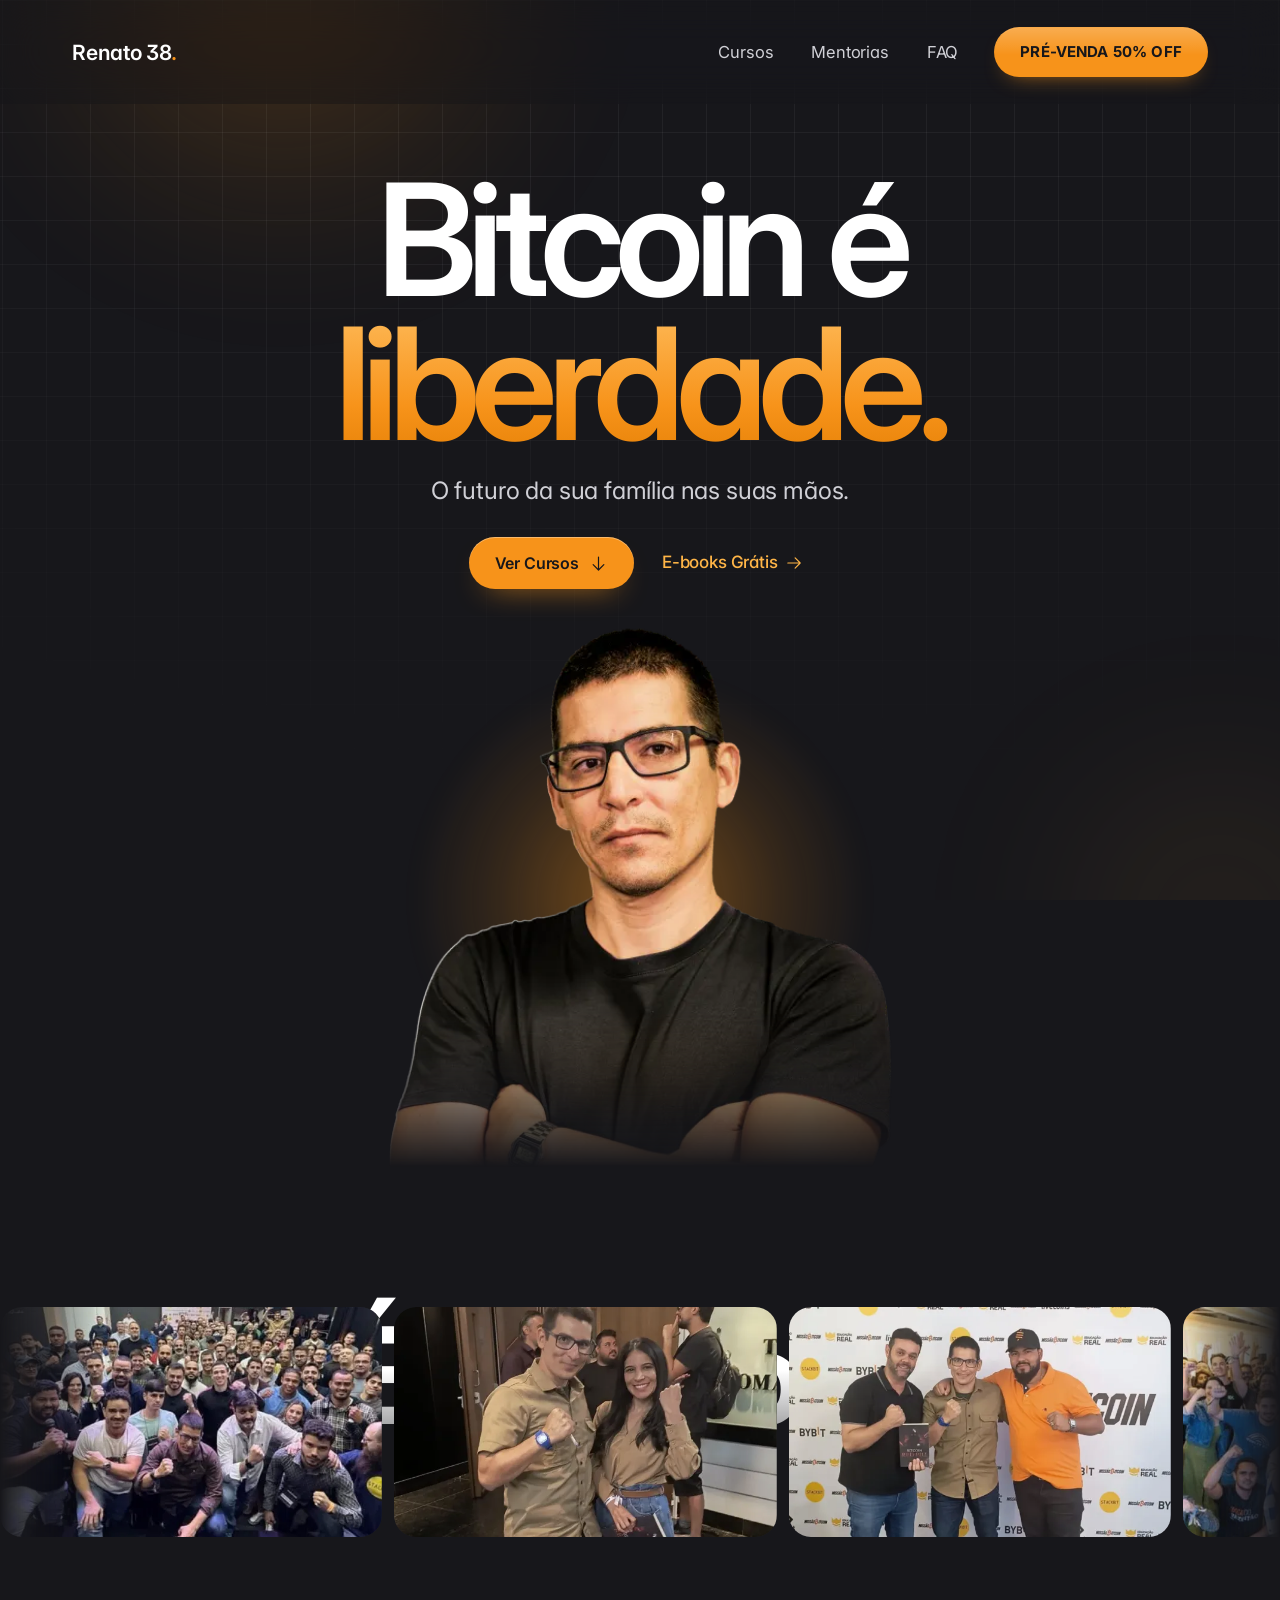
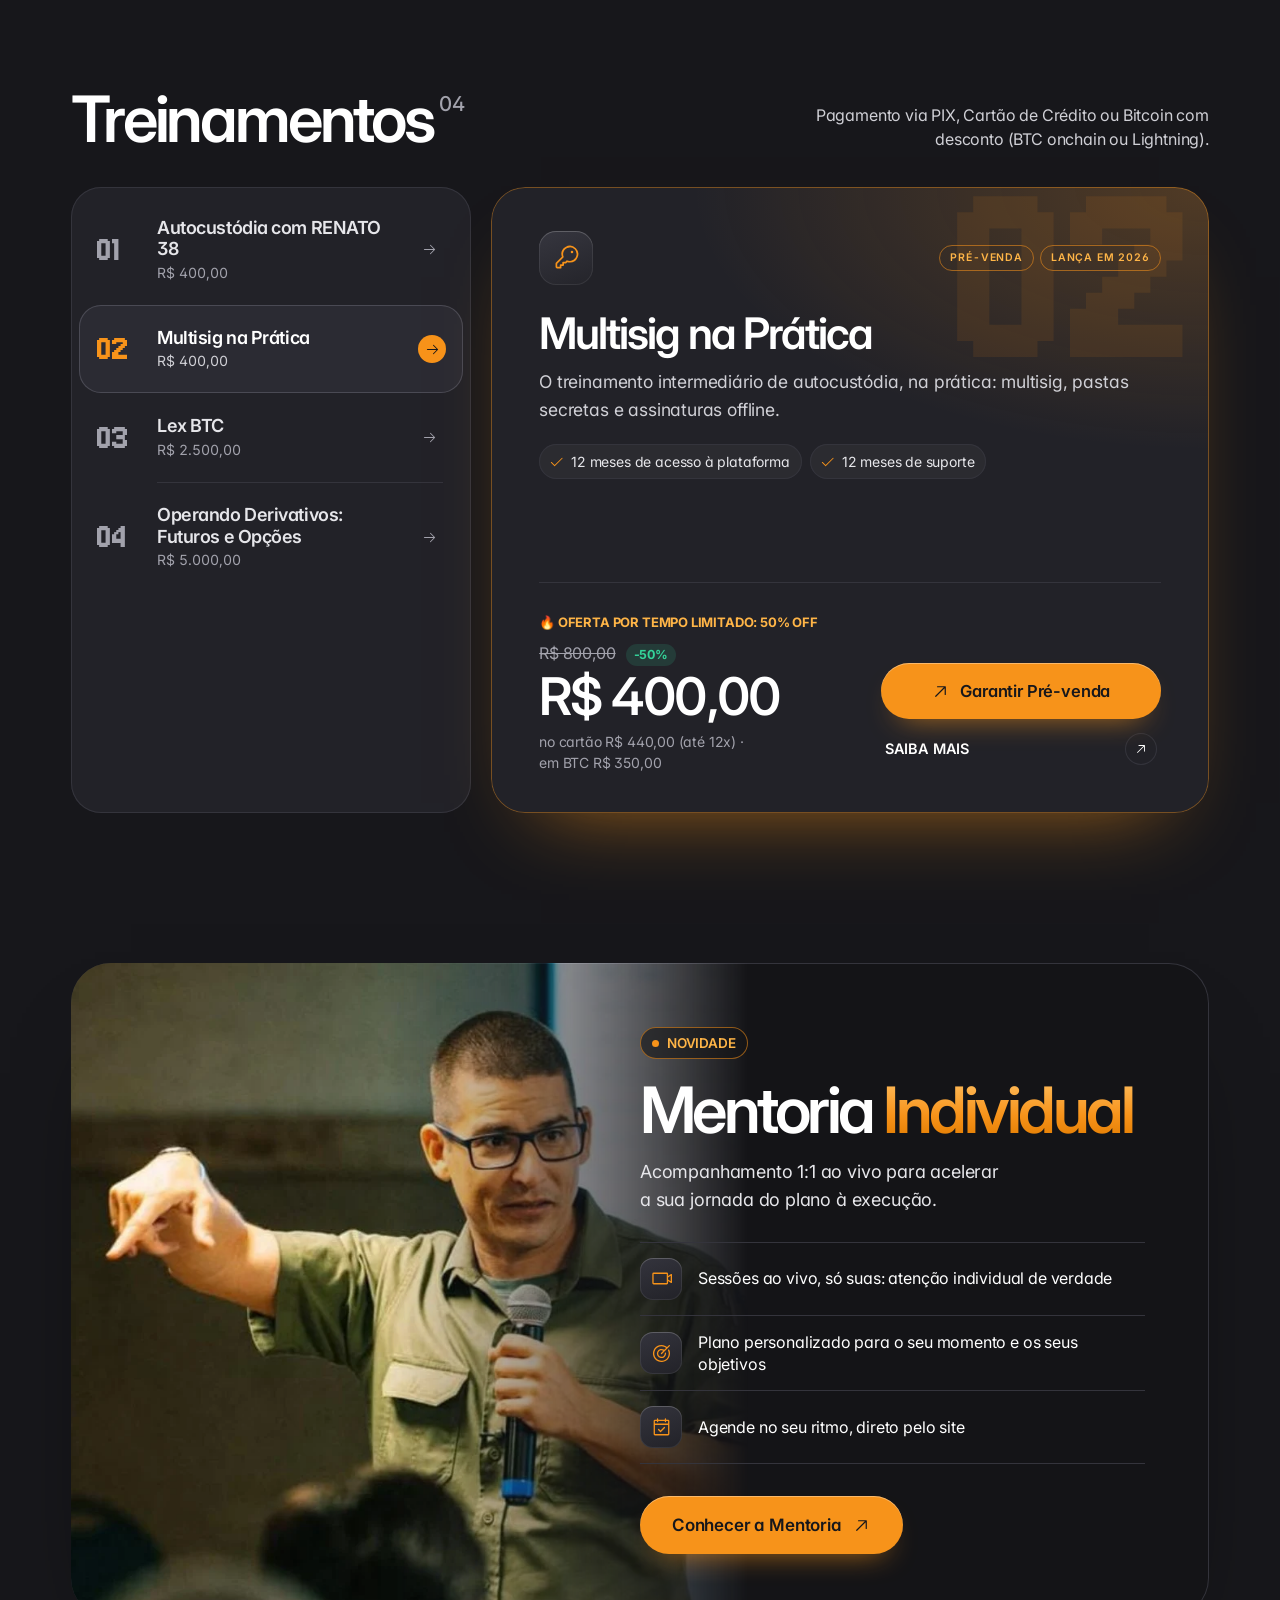
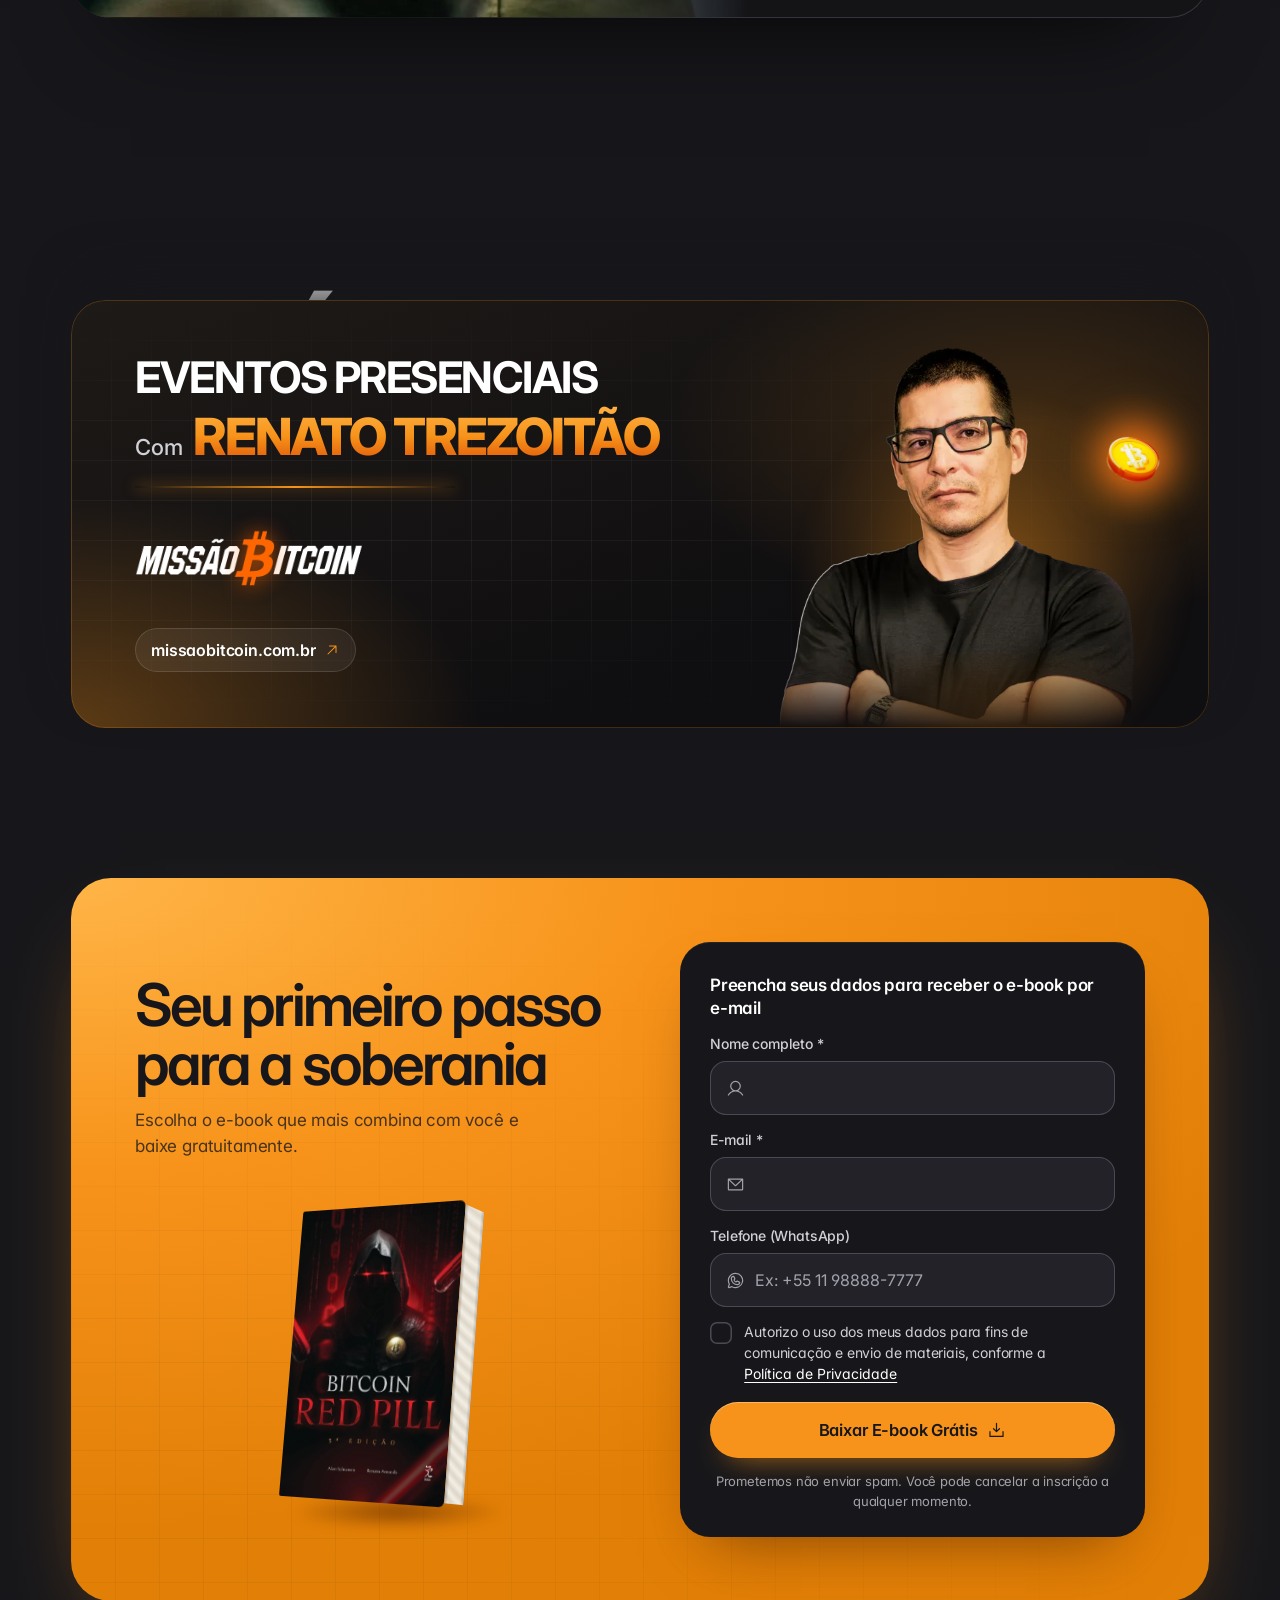
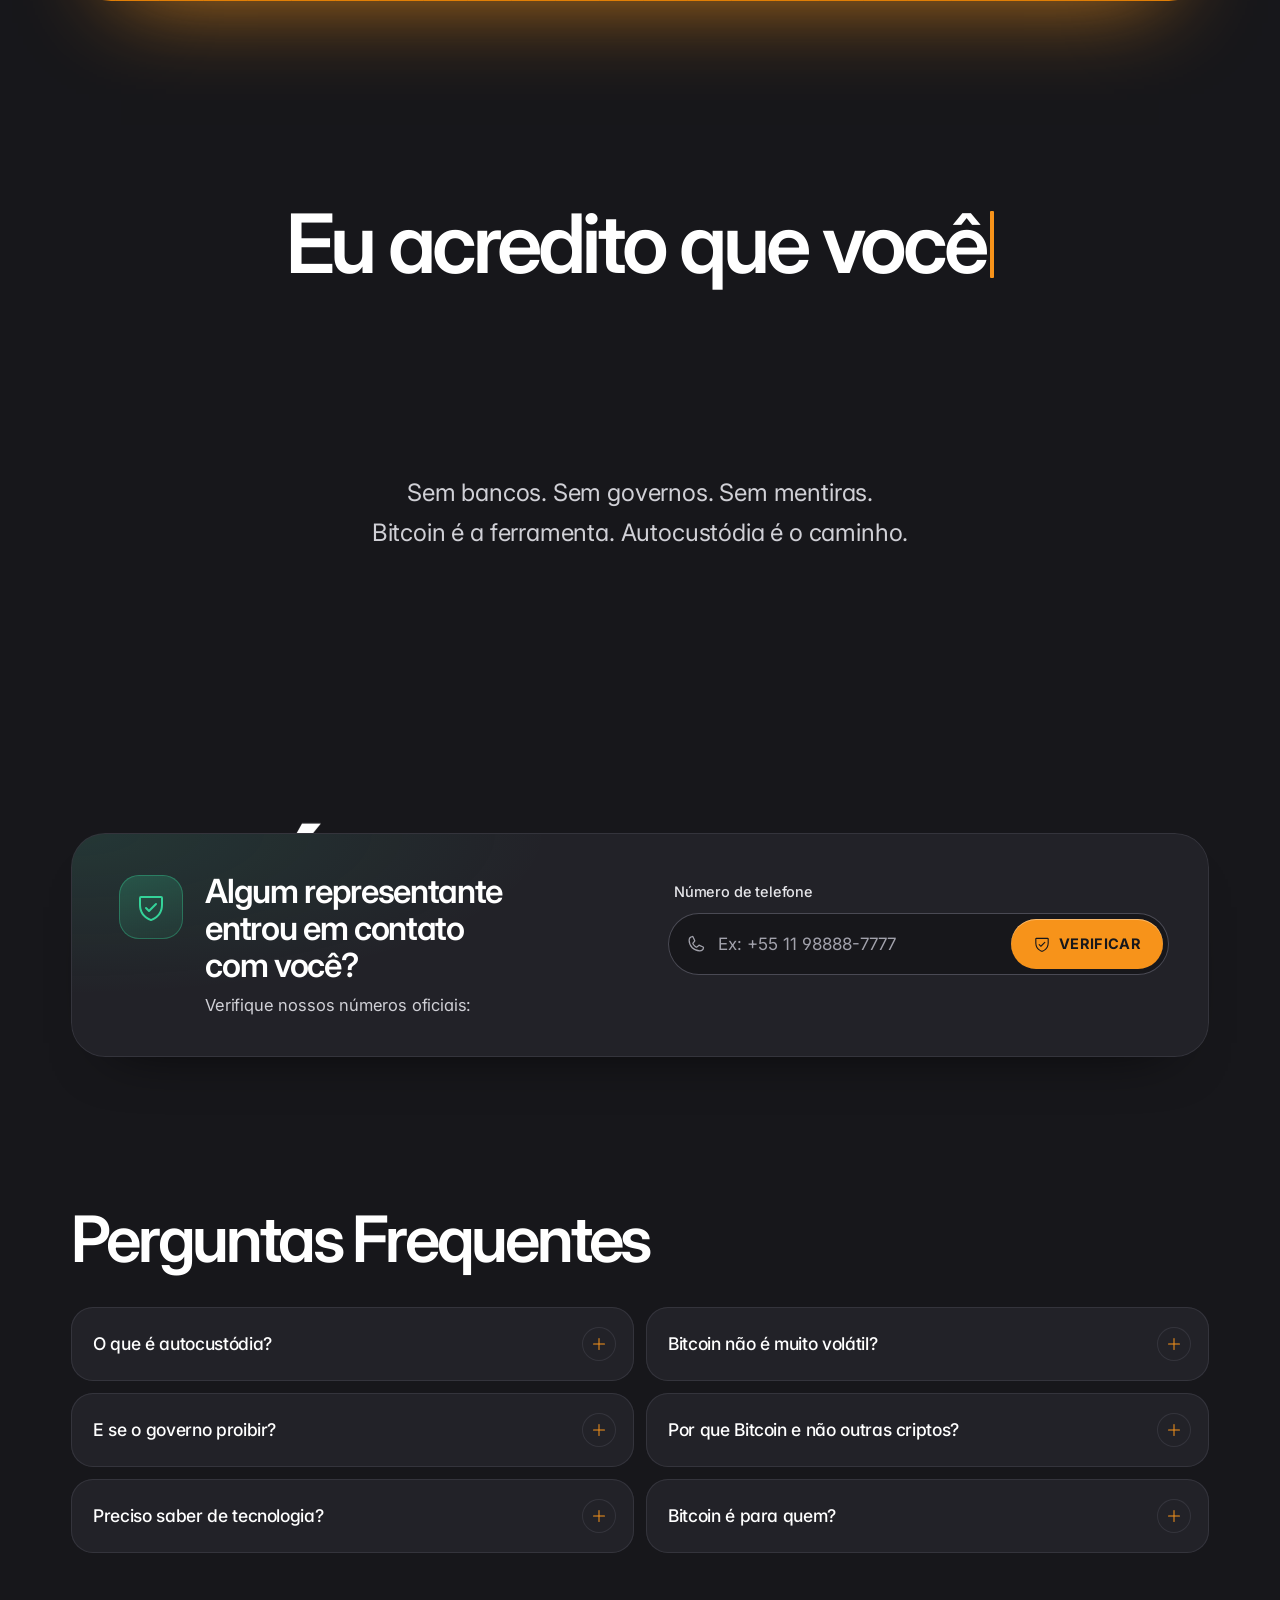
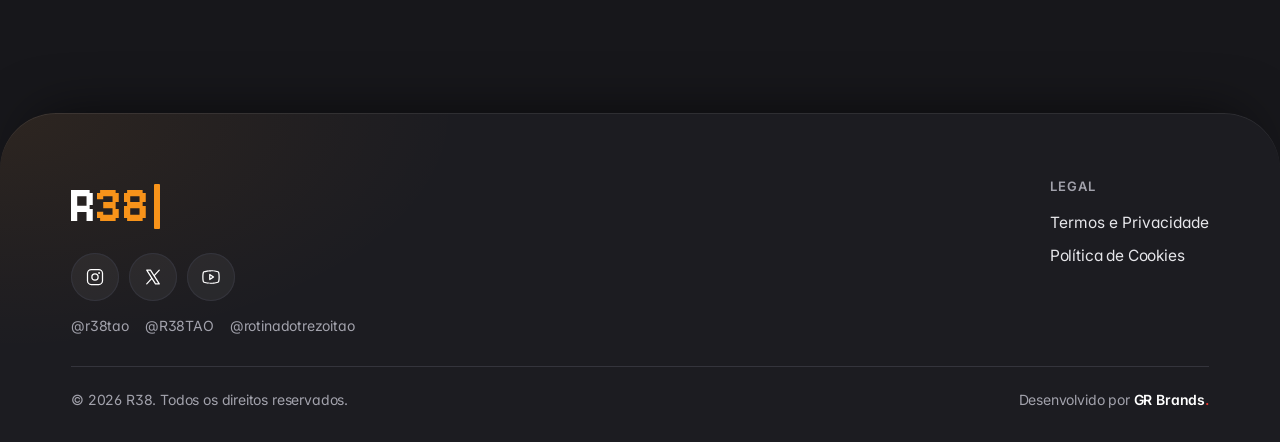
==== commit a9288194: "Add files via upload" ====
--- a/curso/index.html
+++ b/curso/index.html
@@ -64,7 +64,6 @@
 
     <!-- ================= HERO ================= -->
     <section class="hero-a cena" data-secao="Início">
-      <p class="eyebrow-c a">Renato Trezoitão</p>
       <h1 class="hero-a__titulo a">Bitcoin é <em>liberdade.</em></h1>
       <p class="hero-a__sub a">O futuro da sua família nas suas mãos.</p>
       <div class="hero-a__botoes a">
@@ -212,13 +211,13 @@
       <div class="mentoria-a">
         <div class="mentoria-a__foto a"><img src="assets/renato-mentoria.webp" alt="Renato Trezoitão" width="946" height="808" loading="lazy"></div>
         <div class="mentoria-a__texto">
-          <span class="chip chip--laranja a">NOVIDADE</span>
-          <h2 class="mentoria-a__titulo a" id="t-mentoria">Mentoria Individual</h2>
+          <span class="chip chip--laranja mentoria-a__novo a"><i aria-hidden="true"></i>NOVIDADE</span>
+          <h2 class="mentoria-a__titulo a" id="t-mentoria">Mentoria <em>Individual</em></h2>
           <p class="mentoria-a__lead a">Acompanhamento 1:1 ao vivo para acelerar a sua jornada do plano à execução.</p>
           <ul class="mentoria-a__itens">
-            <li class="a"><svg viewBox="0 0 256 256" aria-hidden="true"><path d="M229.66,77.66l-128,128a8,8,0,0,1-11.32,0l-56-56a8,8,0,0,1,11.32-11.32L96,188.69,218.34,66.34a8,8,0,0,1,11.32,11.32Z"/></svg><span>Sessões ao vivo, só suas: atenção individual de verdade</span></li>
-            <li class="a"><svg viewBox="0 0 256 256" aria-hidden="true"><path d="M229.66,77.66l-128,128a8,8,0,0,1-11.32,0l-56-56a8,8,0,0,1,11.32-11.32L96,188.69,218.34,66.34a8,8,0,0,1,11.32,11.32Z"/></svg><span>Plano personalizado para o seu momento e os seus objetivos</span></li>
-            <li class="a"><svg viewBox="0 0 256 256" aria-hidden="true"><path d="M229.66,77.66l-128,128a8,8,0,0,1-11.32,0l-56-56a8,8,0,0,1,11.32-11.32L96,188.69,218.34,66.34a8,8,0,0,1,11.32,11.32Z"/></svg><span>Agende no seu ritmo, direto pelo site</span></li>
+            <li class="a"><span class="mentoria-a__check"><svg viewBox="0 0 256 256" aria-hidden="true"><path d="M251.77,73a8,8,0,0,0-8.21.39L208,97.05V72a16,16,0,0,0-16-16H32A16,16,0,0,0,16,72V184a16,16,0,0,0,16,16H192a16,16,0,0,0,16-16V159l35.56,23.71A8,8,0,0,0,248,184a8,8,0,0,0,8-8V80A8,8,0,0,0,251.77,73ZM192,184H32V72H192V184Zm48-22.95-32-21.33V116.28L240,95Z"/></svg></span><span>Sessões ao vivo, só suas: atenção individual de verdade</span></li>
+            <li class="a"><span class="mentoria-a__check"><svg viewBox="0 0 256 256" aria-hidden="true"><path d="M221.87,83.16A104.1,104.1,0,1,1,195.67,49l22.67-22.68a8,8,0,0,1,11.32,11.32l-96,96a8,8,0,0,1-11.32-11.32l27.72-27.72a40,40,0,1,0,17.87,31.09,8,8,0,1,1,16-.9,56,56,0,1,1-22.38-41.65L184.3,60.39a87.88,87.88,0,1,0,23.13,29.67,8,8,0,0,1,14.44-6.9Z"/></svg></span><span>Plano personalizado para o seu momento e os seus objetivos</span></li>
+            <li class="a"><span class="mentoria-a__check"><svg viewBox="0 0 256 256" aria-hidden="true"><path d="M208,32H184V24a8,8,0,0,0-16,0v8H88V24a8,8,0,0,0-16,0v8H48A16,16,0,0,0,32,48V208a16,16,0,0,0,16,16H208a16,16,0,0,0,16-16V48A16,16,0,0,0,208,32ZM72,48v8a8,8,0,0,0,16,0V48h80v8a8,8,0,0,0,16,0V48h24V80H48V48ZM208,208H48V96H208V208Zm-38.34-85.66a8,8,0,0,1,0,11.32l-48,48a8,8,0,0,1-11.32,0l-24-24a8,8,0,0,1,11.32-11.32L116,164.69l42.34-42.35A8,8,0,0,1,169.66,122.34Z"/></svg></span><span>Agende no seu ritmo, direto pelo site</span></li>
           </ul>
           <a class="btn-l a" data-cta="mentoria" data-nome="Mentoria Individual" href="https://renato38.com.br/mentoria/" target="_blank" rel="noopener">Conhecer a Mentoria <svg viewBox="0 0 256 256" aria-hidden="true"><path d="M200,64V168a8,8,0,0,1-16,0V83.31L69.66,197.66a8,8,0,0,1-11.32-11.32L172.69,72H88a8,8,0,0,1,0-16H192A8,8,0,0,1,200,64Z"/></svg></a>
         </div>
@@ -229,8 +228,21 @@
     <!-- "É o quê? Hm?" fica atrás do banner e sobe de trás dele com a rolagem -->
     <section class="bloco cena eventos-a" data-secao="Eventos" aria-label="Eventos presenciais">
       <p class="pergunta-sobe">É o quê? Hm?</p>
-      <a class="missao-a a" href="https://missaobitcoin.com.br/" target="_blank" rel="noopener">
-        <img src="assets/missao.webp" alt="Eventos presenciais com Renato Trezoitão. Missão Bitcoin, missaobitcoin.com.br" width="1200" height="400" loading="lazy">
+      <!-- banner da Missão Bitcoin refeito em HTML (antes era uma imagem) -->
+      <a class="missao-a a" href="https://missaobitcoin.com.br/" target="_blank" rel="noopener" aria-label="Eventos presenciais com Renato Trezoitão. Missão Bitcoin, missaobitcoin.com.br">
+        <span class="missao-a__grade" aria-hidden="true"></span>
+        <div class="missao-a__texto">
+          <p class="missao-a__titulo">EVENTOS PRESENCIAIS</p>
+          <p class="missao-a__com"><span>Com</span> <b>RENATO TREZOITÃO</b></p>
+          <span class="missao-a__fio" aria-hidden="true"></span>
+          <img class="missao-a__logo" src="assets/logo-missao.webp" alt="Missão Bitcoin" width="540" height="244" loading="lazy">
+          <span class="missao-a__site">missaobitcoin.com.br <svg viewBox="0 0 256 256" aria-hidden="true"><path d="M200,64V168a8,8,0,0,1-16,0V83.31L69.66,197.66a8,8,0,0,1-11.32-11.32L172.69,72H88a8,8,0,0,1,0-16H192A8,8,0,0,1,200,64Z"/></svg></span>
+        </div>
+        <div class="missao-a__palco" aria-hidden="true">
+          <span class="missao-a__halo"></span>
+          <img class="missao-a__renato" src="assets/renato-recorte.webp" alt="" width="542" height="540" loading="lazy">
+          <img class="missao-a__moeda" src="assets/moeda-btc.webp" alt="" width="600" height="599" loading="lazy">
+        </div>
       </a>
     </section>
 
@@ -268,14 +280,19 @@
 
     <!-- ================= MANIFESTO (palavras acendem com a rolagem) ================= -->
     <section class="manifesto-a" aria-label="Manifesto">
-      <p class="manifesto-a__frase"><span>Eu</span> <span>acredito</span> <span>que</span> <span>você</span> <span>merece</span> <span>controle</span> <span>total</span> <span>sobre</span> <span>seu</span> <span>dinheiro.</span></p>
+      <!-- digitado ao entrar na tela; a frase inteira por baixo reserva o espaço
+           (e é o que aparece sem JS ou com "reduzir movimento") -->
+      <p class="manifesto-a__frase" aria-label="Eu acredito que você merece controle total sobre seu dinheiro.">
+        <span class="manifesto-a__fantasma">Eu acredito que você merece <em>controle total</em> sobre seu dinheiro.</span>
+        <span class="manifesto-a__digita" aria-hidden="true"></span>
+      </p>
       <p class="manifesto-a__linha">Sem bancos. Sem governos. Sem mentiras.</p>
       <p class="manifesto-a__linha">Bitcoin é a ferramenta. Autocustódia é o caminho.</p>
-      <p class="manifesto-a__pergunta">É isso ou não?</p>
     </section>
 
     <!-- ================= VERIFICAR ================= -->
-    <section class="bloco cena" aria-labelledby="t-verificar">
+    <section class="bloco bloco--colado cena" aria-labelledby="t-verificar">
+      <p class="pergunta-sobe">É isso ou não?</p>
       <div class="verificar-a a">
         <div class="verificar-a__texto">
           <span class="verificar-a__ico"><svg viewBox="0 0 256 256" aria-hidden="true"><path d="M208,40H48A16,16,0,0,0,32,56v56c0,52.72,25.52,84.67,46.93,102.19,23.06,18.86,46,25.26,47,25.53a8,8,0,0,0,4.2,0c1-.27,23.91-6.67,47-25.53C198.48,196.67,224,164.72,224,112V56A16,16,0,0,0,208,40Zm0,72c0,37.07-13.66,67.16-40.6,89.42A129.3,129.3,0,0,1,128,223.62a128.25,128.25,0,0,1-38.92-21.81C61.82,179.51,48,149.3,48,112l0-56,160,0ZM82.34,141.66a8,8,0,0,1,11.32-11.32L112,148.69l50.34-50.35a8,8,0,0,1,11.32,11.32l-56,56a8,8,0,0,1-11.32,0Z"/></svg></span>
@@ -448,6 +465,7 @@
     </div>
   </div>
 
+  <script src="../luz.js" defer></script>
   <script src="curso.js" defer></script>
 </body>
 </html>
--- a/style.css
+++ b/style.css
@@ -26,6 +26,9 @@
 }
 
 * { box-sizing: border-box; margin: 0; padding: 0; }
+/* sem o quadrado azul do toque no celular; o foco de teclado continua (laranja) */
+* { -webkit-tap-highlight-color: transparent; }
+:focus:not(:focus-visible) { outline: none; }
 html { -webkit-text-size-adjust: 100%; color-scheme: dark; }
 body {
   min-height: 100vh;
@@ -98,7 +101,6 @@
   border: 1.1px solid var(--line); background: var(--card); color: var(--ink);
   transition: border-color .2s, color .2s;
 }
-.redes a:hover { border-color: var(--laranja); color: var(--laranja); }
 .redes svg { width: 21px; height: 21px; }
 
 /* cotação: discreta, uma linha */
@@ -124,7 +126,6 @@
   box-shadow: 0 20px 44px -26px rgba(247, 147, 26, .7);
   transition: transform .4s var(--ease), box-shadow .4s;
 }
-.ebook:hover { transform: translateY(-2px); box-shadow: 0 26px 54px -26px rgba(247, 147, 26, .85); }
 .ebook__tag { display: block; font-size: 13px; font-weight: 600; opacity: .75; }
 .ebook__titulo { display: block; font-size: 22px; font-weight: 600; letter-spacing: -.035em; line-height: 1.15; }
 .ebook__seta {
@@ -156,9 +157,7 @@
   border-radius: 16px;
   transition: background .25s;
 }
-.item + .item::before { content: ""; position: absolute; top: 0; left: 66px; right: 14px; height: 1px; background: var(--line); }
-.item:hover { background: var(--card-hover); }
-.item:hover::before, .item:hover + .item::before { opacity: 0; }
+.item + .item::after { content: ""; position: absolute; top: 0; left: 66px; right: 14px; height: 1px; background: var(--line); transition: opacity .3s; }
 
 .item__ico {
   width: 42px; height: 42px; border-radius: 50%;
@@ -168,16 +167,12 @@
 }
 .item__ico svg { width: 21px; height: 21px; }
 .item__ico--letra { font-size: 14px; font-weight: 700; letter-spacing: -.02em; }
-.item:hover .item__ico { border-color: var(--laranja); }
 
 .item__nome { min-width: 0; font-size: 17px; font-weight: 500; letter-spacing: -.02em; line-height: 1.25; }
 
 .item__seta { color: var(--faint); transition: color .25s, transform .3s var(--ease); }
 .item__seta svg { width: 20px; height: 20px; }
-.item:hover .item__seta { color: var(--laranja); transform: translate(2px, -2px); }
 .item__seta--copiar { display: grid; place-items: center; width: 36px; height: 36px; margin: -8px -6px -8px 0; border-radius: 50%; cursor: pointer; }
-.item:hover .item__seta--copiar { transform: none; }
-.item__seta--copiar:hover { background: rgba(255, 255, 255, .08); }
 
 .item--destaque .item__ico { background: var(--laranja); border-color: var(--laranja); color: #17171B; }
 
@@ -190,14 +185,23 @@
 .chip svg { width: 13px; height: 13px; }
 .chip--laranja { border-color: color-mix(in srgb, var(--laranja) 55%, transparent); color: var(--laranja-claro); }
 .chip--cupom { border-style: dashed; border-color: color-mix(in srgb, var(--laranja) 60%, transparent); color: var(--laranja-claro); cursor: pointer; transition: background .2s; }
-.chip--cupom:hover { background: color-mix(in srgb, var(--laranja) 14%, transparent); }
 
 /* ---------- rodapé ----------
    Mobile: três linhas centradas e respiradas (legais como pílulas,
    aviso, assinatura). Desktop: uma linha só. */
 .rodape {
+  /* mesma peça do rodapé do curso: largura da tela, cantos de cima
+     arredondados, brilho laranja no canto. O conteúdo segue compacto.
+     A margem de baixo negativa cancela o respiro da página, para o
+     painel encostar no fim da tela. */
   display: flex; flex-direction: column; align-items: center; gap: 14px;
-  margin-top: 16px; padding: 24px 0 8px; border-top: 1.1px solid var(--line);
+  margin: 28px calc(50% - 50vw) calc(-28px - env(safe-area-inset-bottom));
+  padding: 26px max(20px, calc(50vw - 620px + 28px)) calc(22px + env(safe-area-inset-bottom));
+  border-radius: 30px 30px 0 0;
+  background:
+    radial-gradient(60% 120% at 0% 0%, rgba(247, 147, 26, .08), transparent 60%),
+    #1C1C21;
+  box-shadow: inset 0 1px 0 rgba(255, 255, 255, .08), 0 -30px 60px -40px rgba(0, 0, 0, .8);
   color: var(--faint); font-size: 14px; text-align: center;
 }
 .rodape__legal { display: flex; gap: 8px; }
@@ -207,8 +211,7 @@
   font-size: 14px; font-weight: 500;
   transition: color .2s, border-color .2s;
 }
-.legal:hover { color: var(--ink); border-color: var(--line-hover); }
-.rodape__aviso { color: var(--faint); font-size: 13.5px; }
+.rodape__aviso { color: var(--laranja); font-size: 16px; font-weight: 600; letter-spacing: -.01em; }
 .rodape__base { display: flex; flex-direction: column; gap: 4px; color: var(--faint); }
 .rodape a { color: var(--ink); font-weight: 600; }
 .ponto-gr { color: #E3362E; }
@@ -229,7 +232,6 @@
 .modal__topo h2 { font-size: 21px; font-weight: 600; letter-spacing: -.03em; }
 .atualizado { margin-top: 4px; color: var(--faint); font-size: 13px; }
 .modal__fechar { flex: none; width: 38px; height: 38px; border-radius: 50%; border: 1.1px solid var(--line); color: var(--muted); font-size: 14px; transition: color .2s, border-color .2s; }
-.modal__fechar:hover { color: var(--laranja); border-color: var(--laranja); }
 .modal__corpo { overflow-y: auto; padding: 18px 22px 28px; overscroll-behavior: contain; }
 .modal__corpo:focus { outline: none; }
 .modal__corpo h3 { margin: 22px 0 8px; font-size: 15px; font-weight: 600; color: var(--ink); }
@@ -280,7 +282,6 @@
 
 /* o ícone do item dá um passo para o lado no hover */
 .item__ico svg, .item__ico { transition: border-color .25s, transform .35s var(--ease); }
-.item:hover .item__ico svg { transform: scale(1.1); }
 
 /* e-book: a seta de download balança no hover e um brilho atravessa o card de tempos em tempos */
 .ebook { position: relative; overflow: hidden; isolation: isolate; }
@@ -291,12 +292,10 @@
   animation: brilho 5s ease-in-out 2s infinite;
 }
 @keyframes brilho { 0%, 70% { left: -60%; } 100% { left: 130%; } }
-.ebook:hover .ebook__seta svg { animation: balanca .8s var(--ease) infinite; }
 @keyframes balanca { 50% { transform: translateY(3px); } }
 
 /* redes: sobem um pouco no hover */
 .redes a { transition: border-color .2s, color .2s, transform .35s var(--ease); }
-.redes a:hover { transform: translateY(-2px); }
 
 /* =========================================================
    DESKTOP (>= 900px): uma tela só, sem rolagem.
@@ -329,7 +328,9 @@
   .rodape {
     grid-column: 1 / -1;
     flex-direction: row; justify-content: space-between; gap: 20px;
-    margin-top: clamp(14px, 2.6vh, 28px); padding: clamp(12px, 2vh, 20px) 0;
+    margin: clamp(14px, 2.6vh, 28px) calc(50% - 50vw) 0;
+    padding: clamp(14px, 2.2vh, 22px) max(clamp(28px, 4vw, 56px), calc(50vw - 620px + clamp(28px, 4vw, 56px)));
+    border-radius: 40px 40px 0 0;
     font-size: 13.5px; text-align: left;
   }
   .rodape__legal { order: 2; }
@@ -345,6 +346,42 @@
   .pagina { min-height: 0; }
 }
 
+/* ---------- luz no hover (luz.js) ----------
+   Um brilho suave segue o cursor dentro do botão, e o contorno acende
+   em laranja só perto dele. Nos botões laranja a luz é branca. --mx e
+   --my vêm do luz.js. No toque, o elemento só afunda. */
+.tem-luz { isolation: isolate; }
+.luz {
+  position: absolute; inset: 0; z-index: -1; border-radius: inherit; pointer-events: none;
+  opacity: 0; transition: opacity .5s var(--ease);
+  background: radial-gradient(220px circle at var(--mx, 50%) var(--my, 50%), var(--luz-fundo, rgba(247, 147, 26, .12)), transparent 70%);
+}
+.luz::after {
+  content: ""; position: absolute; inset: 0; border-radius: inherit; padding: 1.1px;
+  background: radial-gradient(130px circle at var(--mx, 50%) var(--my, 50%), var(--luz-anel, rgba(255, 181, 71, .9)), transparent 72%);
+  -webkit-mask: linear-gradient(#000 0 0) content-box, linear-gradient(#000 0 0);
+  -webkit-mask-composite: xor; mask-composite: exclude;
+}
+.luz--clara { --luz-fundo: rgba(255, 255, 255, .34); --luz-anel: rgba(255, 255, 255, .85); }
+.luz--fundo::after { display: none; }
+.luz--anel { background: none; }
+.filtros button[aria-pressed="true"] > .luz { --luz-fundo: rgba(255, 255, 255, .34); --luz-anel: rgba(255, 255, 255, .85); }
+.faq__item summary { border-radius: 22px; }
+.faq__item[open] summary { border-radius: 22px 22px 0 0; }
+.faq__item[open] summary > .luz::after { display: none; }
+
+/* links de texto: clareiam e ganham um halo laranja discreto */
+.cab__nav a, .link-r, .btn-link, .vitrine__mais { transition: color .3s, text-shadow .4s; }
+
+@media (hover: hover) {
+  .tem-luz:hover > .luz { opacity: 1; }
+  .item:hover .item__seta { color: var(--laranja); }
+  .cab__nav a:hover { color: var(--ink); }
+  .cab__nav a:hover::after { transform: scaleX(1); transform-origin: left; }
+  .link-r:hover, .vitrine__mais:hover { color: var(--ink); text-shadow: 0 0 18px rgba(247, 147, 26, .55); }
+  .btn-link:hover { color: var(--laranja); text-shadow: 0 0 18px rgba(247, 147, 26, .5); }
+}
+
 @media (prefers-reduced-motion: reduce) {
   *, *::before, *::after { animation: none !important; transition: none !important; }
   .anim .cena .a { opacity: 1; }
--- a/curso/curso.css
+++ b/curso/curso.css
@@ -20,15 +20,12 @@
   box-shadow: inset 0 1px 0 rgba(255, 255, 255, .35), 0 14px 30px -18px rgba(247, 147, 26, .9);
   transition: transform .35s var(--ease), box-shadow .35s, background .2s;
 }
-.btn-l:hover { transform: translateY(-2px); background: #FFA23A; }
 .btn-l:active { transform: scale(.97); transition-duration: .1s; }
 .btn-link {
   display: inline-flex; align-items: center; gap: 8px; height: 52px; padding: 0 8px;
   color: var(--laranja-claro); font-size: 17px; font-weight: 500;
 }
 .btn-link svg { width: 18px; height: 18px; transition: transform .35s var(--ease); }
-.btn-link:hover svg { transform: translateX(4px); }
-.btn-link:hover { text-decoration: underline; text-underline-offset: 4px; }
 
 /* =========================================================
    HEADER (receita do site da GR Brands)
@@ -68,8 +65,8 @@
   content: ""; position: absolute; left: 0; bottom: 0; width: 100%; height: 1.5px; background: var(--laranja);
   transform: scaleX(0); transform-origin: right; transition: transform .38s var(--ease);
 }
-.cab__nav a:hover, .cab__nav a.atual { color: var(--ink); }
-.cab__nav a:hover::after, .cab__nav a.atual::after { transform: scaleX(1); transform-origin: left; }
+.cab__nav a.atual { color: var(--ink); }
+.cab__nav a.atual::after { transform: scaleX(1); transform-origin: left; }
 
 .cab__cta {
   display: none; align-items: center; height: 50px; padding: 0 26px; border-radius: 999px; flex: none;
@@ -78,7 +75,6 @@
   box-shadow: inset 0 0 0 1px rgba(247, 147, 26, .6), inset 0 1px 0 rgba(255, 255, 255, .38), 0 10px 22px -14px rgba(247, 147, 26, .8);
   transition: transform .52s var(--ease-release, var(--ease)), box-shadow .4s;
 }
-.cab__cta:hover { transform: translateY(-1.5px); }
 
 /* hambúrguer de três traços, que vira X */
 .cab__burger {
@@ -159,7 +155,6 @@
 .fita:hover .fita__trilho { animation-play-state: paused; }
 .fita__item { flex: none; height: 150px; aspect-ratio: 640 / 385; border-radius: 18px; overflow: hidden; background: var(--card); }
 .fita__item img { width: 100%; height: 100%; object-fit: cover; filter: saturate(.9); transition: filter .4s; }
-.fita__item:hover img { filter: saturate(1.1); }
 @keyframes fita { to { transform: translateX(calc(-50% - 6px)); } }
 
 /* =========================================================
@@ -257,28 +252,59 @@
 .vitrine__cta { width: 100%; height: 56px; font-size: 16.5px; }
 .vitrine__cta svg, .btn-l svg { width: 19px; height: 19px; flex: none; }
 .vitrine__painel:not(.vitrine__painel--destaque) .vitrine__cta { background: var(--ink); color: #17171B; box-shadow: none; }
-.vitrine__painel:not(.vitrine__painel--destaque) .vitrine__cta:hover { background: #fff; }
 .vitrine__mais {
   display: flex; align-items: center; justify-content: space-between; gap: 14px; padding: 8px 4px;
   color: var(--ink); font-size: 14.5px; font-weight: 600; transition: color .25s;
 }
 .vitrine__mais span { width: 32px; height: 32px; flex: none; display: grid; place-items: center; border-radius: 50%; box-shadow: inset 0 0 0 1px var(--line); transition: color .25s, box-shadow .25s, transform .4s var(--ease); }
 .vitrine__mais svg { width: 14px; height: 14px; }
-.vitrine__mais:hover { color: var(--laranja); }
-.vitrine__mais:hover span { color: var(--laranja); box-shadow: inset 0 0 0 1px rgba(247, 147, 26, .5); transform: translate(2px, -2px); }
-
-/* ---------- mentoria ---------- */
+
+/* ---------- mentoria ----------
+   Card cinematográfico: a foto ocupa o card inteiro e se dissolve num
+   degradê escuro onde fica o texto. "Individual" em laranja degradê,
+   como o "liberdade." do hero; cada item com seu ícone num quadrinho
+   de vidro, separados por filete. */
 .mentoria-a {
-  display: grid; overflow: hidden;
-  border-radius: 32px; background: var(--card); box-shadow: inset 0 0 0 1px var(--line);
-}
-.mentoria-a__foto img { width: 100%; height: 360px; object-fit: cover; object-position: 55% 25%; }
-.mentoria-a__texto { padding: 26px 24px 28px; display: flex; flex-direction: column; align-items: flex-start; }
-.mentoria-a__titulo { margin-top: 14px; font-size: clamp(32px, 4vw, 52px); font-weight: 600; letter-spacing: -.05em; line-height: 1.02; }
-.mentoria-a__lead { margin-top: 12px; color: var(--muted); font-size: 18px; line-height: 1.5; }
-.mentoria-a__itens { list-style: none; margin: 22px 0 26px; display: flex; flex-direction: column; gap: 14px; }
-.mentoria-a__itens li { display: flex; gap: 12px; color: var(--ink-2); font-size: 16px; line-height: 1.45; }
-.mentoria-a__itens svg { width: 20px; height: 20px; margin-top: 1px; color: var(--laranja); }
+  position: relative; isolation: isolate; overflow: hidden;
+  display: grid; border-radius: 32px; background: #141417;
+  box-shadow: inset 0 0 0 1px var(--line), 0 50px 100px -60px rgba(0, 0, 0, .95);
+}
+.mentoria-a__foto { position: relative; z-index: -1; height: 400px; }
+.mentoria-a__foto img {
+  width: 100%; height: 100%; object-fit: cover; object-position: 55% 20%;
+  -webkit-mask-image: linear-gradient(180deg, #000 40%, transparent 100%);
+  mask-image: linear-gradient(180deg, #000 40%, transparent 100%);
+  transition: transform 1.6s var(--ease);
+}
+.mentoria-a__texto { position: relative; margin-top: -90px; padding: 0 22px 30px; display: flex; flex-direction: column; align-items: flex-start; }
+
+.mentoria-a__novo { display: inline-flex; align-items: center; gap: 8px; background: rgba(20, 20, 23, .6); backdrop-filter: blur(8px); -webkit-backdrop-filter: blur(8px); }
+.mentoria-a__novo i { width: 7px; height: 7px; border-radius: 50%; background: var(--laranja); box-shadow: 0 0 0 0 rgba(247, 147, 26, .6); animation: radar-l 2s ease-out infinite; }
+@keyframes radar-l { 70% { box-shadow: 0 0 0 7px rgba(247, 147, 26, 0); } 100% { box-shadow: 0 0 0 0 rgba(247, 147, 26, 0); } }
+
+.mentoria-a__titulo { margin-top: 16px; font-size: clamp(40px, 5vw, 72px); font-weight: 600; letter-spacing: -.055em; line-height: .98; }
+.mentoria-a__titulo em {
+  display: inline-block; font-style: normal;
+  background: linear-gradient(180deg, #FFC164 0%, var(--laranja) 60%, #E07B00 100%);
+  -webkit-background-clip: text; background-clip: text; color: transparent;
+  padding: .06em .08em 0 0; margin-right: -.08em;
+}
+.mentoria-a__lead { margin-top: 16px; max-width: 34ch; color: var(--ink-2); font-size: 18px; line-height: 1.55; }
+.mentoria-a__itens { list-style: none; width: 100%; margin: 28px 0 32px; border-top: 1px solid var(--line); }
+.mentoria-a__itens li {
+  display: flex; align-items: center; gap: 16px;
+  padding: 15px 0; border-bottom: 1px solid var(--line);
+  color: var(--ink); font-size: 16px; line-height: 1.4;
+}
+.mentoria-a__check {
+  flex: none; width: 42px; height: 42px; border-radius: 13px;
+  display: grid; place-items: center;
+  background: linear-gradient(160deg, #34343D, #222228);
+  box-shadow: inset 0 0 0 1px rgba(255, 255, 255, .08), inset 0 1px 0 rgba(255, 255, 255, .14);
+  color: var(--laranja);
+}
+.mentoria-a__check svg { width: 21px; height: 21px; }
+.mentoria-a__texto .btn-l { height: 58px; padding: 0 32px; font-size: 17px; }
 
 /* ---------- frases que sobem de trás de um bloco ----------
    "É ou não é?" (atrás da fita de fotos) e "É o quê? Hm?" (atrás do
@@ -299,14 +325,71 @@
   will-change: transform;
 }
 .pergunta-sobe--hero { margin-top: 8px; }
+.pergunta-sobe + * { position: relative; z-index: 1; }
+.bloco--colado { margin-top: 72px; }
 /* o bloco da frente fica por cima da frase */
 .pergunta-sobe + .fita { position: relative; z-index: 1; margin-top: 0; }
-.eventos-a .missao-a { position: relative; z-index: 1; box-shadow: inset 0 0 0 1px var(--line), 0 -30px 60px -20px rgba(23, 23, 27, .9); }
+.eventos-a .missao-a { z-index: 1; box-shadow: inset 0 0 0 1px rgba(247, 147, 26, .22), 0 -30px 60px -20px rgba(23, 23, 27, .9); }
 .nobr { white-space: nowrap; }
 
-.missao-a { display: block; overflow: hidden; border-radius: 28px; box-shadow: inset 0 0 0 1px var(--line); }
-.missao-a img { width: 100%; height: auto; transition: transform 1.4s var(--ease); }
-.missao-a:hover img { transform: scale(1.03); }
+/* banner da Missão Bitcoin, em HTML: texto à esquerda, Renato recortado
+   com halo e a moeda à direita, grafite com brilho laranja e grade */
+.missao-a {
+  position: relative; isolation: isolate; overflow: hidden;
+  display: grid; grid-template-columns: minmax(0, 1fr);
+  min-height: 460px; border-radius: 28px;
+  background:
+    radial-gradient(60% 90% at 0% 100%, rgba(247, 147, 26, .32), transparent 60%),
+    radial-gradient(50% 70% at 85% 30%, rgba(247, 147, 26, .2), transparent 65%),
+    linear-gradient(160deg, #1E1A17, #0F0E10 70%);
+  box-shadow: inset 0 0 0 1px rgba(247, 147, 26, .22);
+}
+.missao-a__grade {
+  position: absolute; inset: 0; z-index: -1;
+  background-image: linear-gradient(rgba(255, 255, 255, .05) 1px, transparent 1px), linear-gradient(90deg, rgba(255, 255, 255, .05) 1px, transparent 1px);
+  background-size: 40px 40px;
+  -webkit-mask-image: radial-gradient(ellipse at 30% 50%, #000 10%, transparent 75%);
+  mask-image: radial-gradient(ellipse at 30% 50%, #000 10%, transparent 75%);
+}
+.missao-a__texto { position: relative; z-index: 2; padding: 30px 24px 0; display: flex; flex-direction: column; align-items: flex-start; }
+.missao-a__titulo { font-size: 30px; font-weight: 700; letter-spacing: -.035em; line-height: 1; color: #fff; }
+.missao-a__com { margin-top: 8px; display: flex; align-items: baseline; flex-wrap: wrap; gap: 0 10px; }
+.missao-a__com span { color: var(--muted); font-size: 18px; font-weight: 500; }
+.missao-a__com b {
+  font-size: 34px; font-weight: 800; letter-spacing: -.04em; line-height: 1.05;
+  background: linear-gradient(180deg, #FFB547, var(--laranja) 55%, #E0590A);
+  -webkit-background-clip: text; background-clip: text; color: transparent;
+  padding: .14em .06em 0 0; margin-top: -.1em;
+}
+.missao-a__fio { width: 180px; height: 2px; margin: 16px 0 14px; border-radius: 2px; background: linear-gradient(90deg, transparent, var(--laranja), transparent); box-shadow: 0 0 14px rgba(247, 147, 26, .8); }
+.missao-a__logo { width: 190px; height: auto; }
+.missao-a__site {
+  display: inline-flex; align-items: center; gap: 8px; margin-top: 14px;
+  padding: 10px 16px; border-radius: 999px;
+  background: rgba(255, 255, 255, .06); box-shadow: inset 0 0 0 1px rgba(255, 255, 255, .12);
+  color: #fff; font-size: 15px; font-weight: 600;
+  transition: background .25s, box-shadow .25s;
+}
+.missao-a__site svg { width: 16px; height: 16px; color: var(--laranja); transition: transform .35s var(--ease); }
+
+.missao-a__palco { position: relative; height: 250px; margin-top: -10px; }
+.missao-a__halo {
+  position: absolute; right: 8%; bottom: -30px; width: 280px; aspect-ratio: 1; border-radius: 50%;
+  background: radial-gradient(circle, rgba(247, 147, 26, .5), rgba(247, 147, 26, .1) 50%, transparent 70%);
+  filter: blur(8px);
+}
+.missao-a__renato {
+  position: absolute; right: 4%; bottom: 0; height: 100%; width: auto;
+  -webkit-mask-image: linear-gradient(180deg, #000 80%, transparent);
+  mask-image: linear-gradient(180deg, #000 80%, transparent);
+  transition: transform 1.2s var(--ease);
+}
+.missao-a__moeda {
+  position: absolute; right: -18px; bottom: -14px; width: 92px; height: auto;
+  filter: drop-shadow(0 0 18px rgba(247, 147, 26, .6));
+  animation: gira-moeda 7s ease-in-out infinite alternate;
+}
+@keyframes gira-moeda { to { transform: rotate(14deg) translateY(-6px); } }
 
 /* ---------- e-book: o bloco de contato do portfólio, em laranja ---------- */
 .ebook-a {
@@ -425,15 +508,23 @@
 .form__nota { color: var(--faint); font-size: 13px; text-align: center; line-height: 1.5; }
 .form__nota.ok { color: #34D399; }
 
-/* ---------- manifesto: as palavras acendem com a rolagem ---------- */
+/* ---------- manifesto ---------- */
 .manifesto-a { margin: 140px auto 0; max-width: 980px; text-align: center; }
 .manifesto-a__frase { font-size: clamp(36px, 6.4vw, 84px); font-weight: 600; letter-spacing: -.05em; line-height: 1.04; }
-.manifesto-a__frase span { color: rgba(255, 255, 255, .16); transition: color .4s ease; }
-.manifesto-a__frase span.acesa { color: var(--ink); }
-.manifesto-a__frase span.acesa:nth-child(6), .manifesto-a__frase span.acesa:nth-child(7) { color: var(--laranja); }
+/* digitado: o fantasma reserva o espaço; o texto digitado fica por cima,
+   com o cursor laranja piscando no fim (mesmo do R38 do rodapé) */
+.manifesto-a__frase { display: grid; }
+.manifesto-a__frase > span { grid-area: 1 / 1; }
+.manifesto-a__frase em { font-style: normal; color: var(--laranja); }
+.anim .manifesto-a__fantasma { visibility: hidden; }
+.manifesto-a__digita { text-align: center; }
+.manifesto-a__cursor {
+  display: inline-block; width: .06em; height: .82em; margin-left: .06em; vertical-align: -.06em;
+  background: var(--laranja); border-radius: 1px;
+  animation: pisca 1.05s steps(1) infinite;
+}
 .manifesto-a__linha { margin-top: 18px; color: var(--muted); font-size: clamp(18px, 2vw, 24px); }
 .manifesto-a__linha + .manifesto-a__linha { margin-top: 4px; }
-.manifesto-a__pergunta { margin-top: 18px; color: var(--laranja-claro); font-size: 18px; font-style: italic; }
 
 /* ---------- verificar: painel de segurança ----------
    Campo e botão numa barra só, como uma busca. O resultado entra
@@ -495,7 +586,6 @@
   transition: background .2s, transform .1s;
 }
 .verificar__botao svg { width: 18px; height: 18px; }
-.verificar__botao:hover { background: #FFA23A; }
 .verificar__botao:active { transform: scale(.96); }
 
 .verificar__res {
@@ -556,13 +646,11 @@
 @keyframes pisca { 50% { opacity: 0; } }
 .rodape-a__redes { display: flex; gap: 10px; margin-top: 18px; }
 .rodape-a__redes a { width: 48px; height: 48px; border-radius: 50%; display: grid; place-items: center; background: rgba(255, 255, 255, .05); box-shadow: inset 0 0 0 1px var(--line); color: var(--ink); transition: color .2s, box-shadow .2s, transform .35s var(--ease), background .2s; }
-.rodape-a__redes a:hover { color: var(--laranja); box-shadow: inset 0 0 0 1px var(--laranja); background: rgba(247, 147, 26, .08); transform: translateY(-2px); }
 .rodape-a__redes svg { width: 20px; height: 20px; }
 .rodape-a__arrobas { display: flex; flex-wrap: wrap; gap: 4px 16px; margin-top: 14px; color: var(--faint); font-size: 14px; }
 .rodape-a__legal { display: flex; flex-direction: column; align-items: flex-start; gap: 10px; }
 .rodape-a__legal b { font-size: 13px; font-weight: 600; letter-spacing: .08em; text-transform: uppercase; color: var(--faint); margin-bottom: 4px; }
 .link-r { color: var(--ink-2); font-size: 15.5px; transition: color .2s; }
-.link-r:hover { color: var(--laranja); }
 .rodape-a__base { display: flex; flex-direction: column; gap: 6px; padding-top: 22px; border-top: 1px solid var(--line); color: var(--faint); font-size: 14px; }
 .rodape-a__base a { color: var(--ink); font-weight: 600; }
 
@@ -641,7 +729,6 @@
   .vitrine__aba-preco { grid-area: preco; display: block; color: var(--faint); font-size: 14px; font-variant-numeric: tabular-nums; }
   .vitrine__aba-seta { grid-area: seta; display: grid; place-items: center; width: 28px; height: 28px; border-radius: 50%; color: var(--faint); transition: transform .4s var(--ease), color .3s, background .3s; }
   .vitrine__aba-seta svg { width: 15px; height: 15px; }
-  .vitrine__aba:hover { background: rgba(255, 255, 255, .03); color: var(--ink); }
   .vitrine__aba[aria-selected="true"] { background: #2B2B33; color: var(--ink); box-shadow: inset 0 0 0 1px var(--line-hover); }
   .vitrine__aba[aria-selected="true"] .vitrine__aba-preco { color: var(--muted); }
   .vitrine__aba[aria-selected="true"] .vitrine__aba-seta { color: #17171B; background: var(--laranja); transform: translateX(3px); }
@@ -656,9 +743,30 @@
   .vitrine__valor b { font-size: 52px; }
   .vitrine__acoes { width: 280px; flex: none; }
 
-  .mentoria-a { grid-template-columns: 1fr 1.1fr; align-items: stretch; }
-  .mentoria-a__foto img { height: 100%; min-height: 560px; }
-  .mentoria-a__texto { justify-content: center; padding: 56px clamp(32px, 4vw, 64px); }
+  .missao-a { grid-template-columns: minmax(0, 1.5fr) minmax(0, 1fr); align-items: center; min-height: 420px; border-radius: 34px; }
+  .missao-a__texto { padding: 56px 0 56px clamp(40px, 5vw, 80px); }
+  .missao-a__titulo, .missao-a__com { white-space: nowrap; }
+  .missao-a__titulo { font-size: clamp(32px, 3.4vw, 48px); }
+  .missao-a__com span { font-size: 22px; }
+  .missao-a__com b { font-size: clamp(36px, 4vw, 56px); }
+  .missao-a__fio { width: 320px; margin: 22px 0 18px; }
+  .missao-a__logo { width: 230px; }
+  .missao-a__site { margin-top: 18px; font-size: 16px; }
+  .missao-a__palco { align-self: stretch; height: auto; min-height: 100%; margin: 0; }
+  .missao-a__halo { width: 400px; right: 4%; bottom: -60px; }
+  .missao-a__renato { right: 12%; height: 92%; }
+  .missao-a__moeda { width: 110px; right: 3%; bottom: auto; top: 22%; }
+  .missao-a__moeda { width: 130px; right: 2%; bottom: 10px; }
+
+  /* desktop: foto no card inteiro, texto à direita sobre o degradê */
+  .mentoria-a { grid-template-columns: 1fr 1fr; min-height: 640px; border-radius: 40px; }
+  .mentoria-a__foto { position: absolute; inset: 0 38% 0 0; height: auto; }
+  .mentoria-a__foto img {
+    object-position: 50% 18%;
+    -webkit-mask-image: linear-gradient(90deg, #000 45%, transparent 96%);
+    mask-image: linear-gradient(90deg, #000 45%, transparent 96%);
+  }
+  .mentoria-a__texto { grid-column: 2; justify-content: center; margin: 0; padding: 64px clamp(40px, 5vw, 80px) 64px 0; }
 
   .ebook-a { grid-template-columns: 1fr minmax(420px, .95fr); align-items: center; gap: 56px; padding: 64px; border-radius: 40px; }
   .livro { margin-top: 48px; }
@@ -684,7 +792,11 @@
   .rodape-a__base { grid-column: 1 / -1; flex-direction: row; justify-content: space-between; }
 }
 
+@media (min-width: 900px) and (max-width: 1180px) {
+  .vitrine__rodape { flex-direction: column; align-items: stretch; }
+  .vitrine__acoes { width: 100%; }
+}
+
 @media (prefers-reduced-motion: reduce) {
   .fita__trilho { animation: none; }
-  .manifesto-a__frase span { color: var(--ink); }
-}
+}
